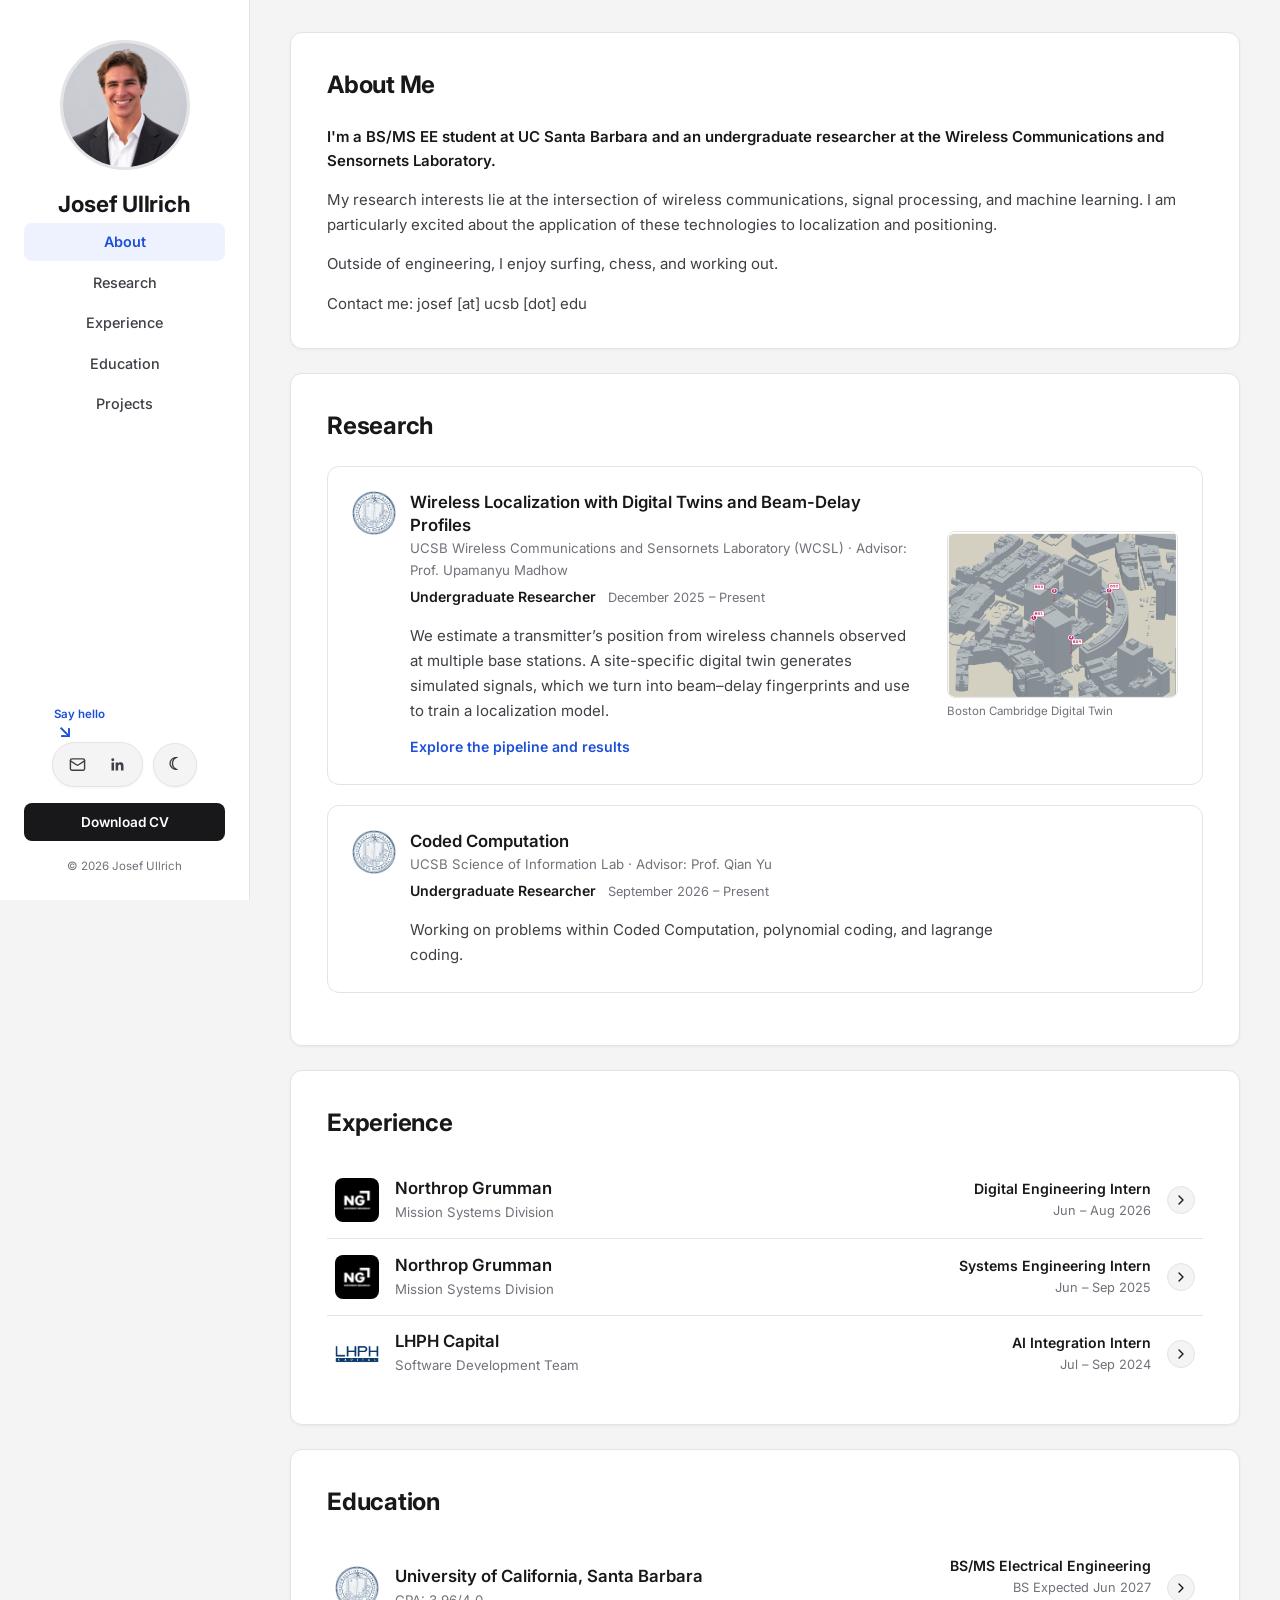
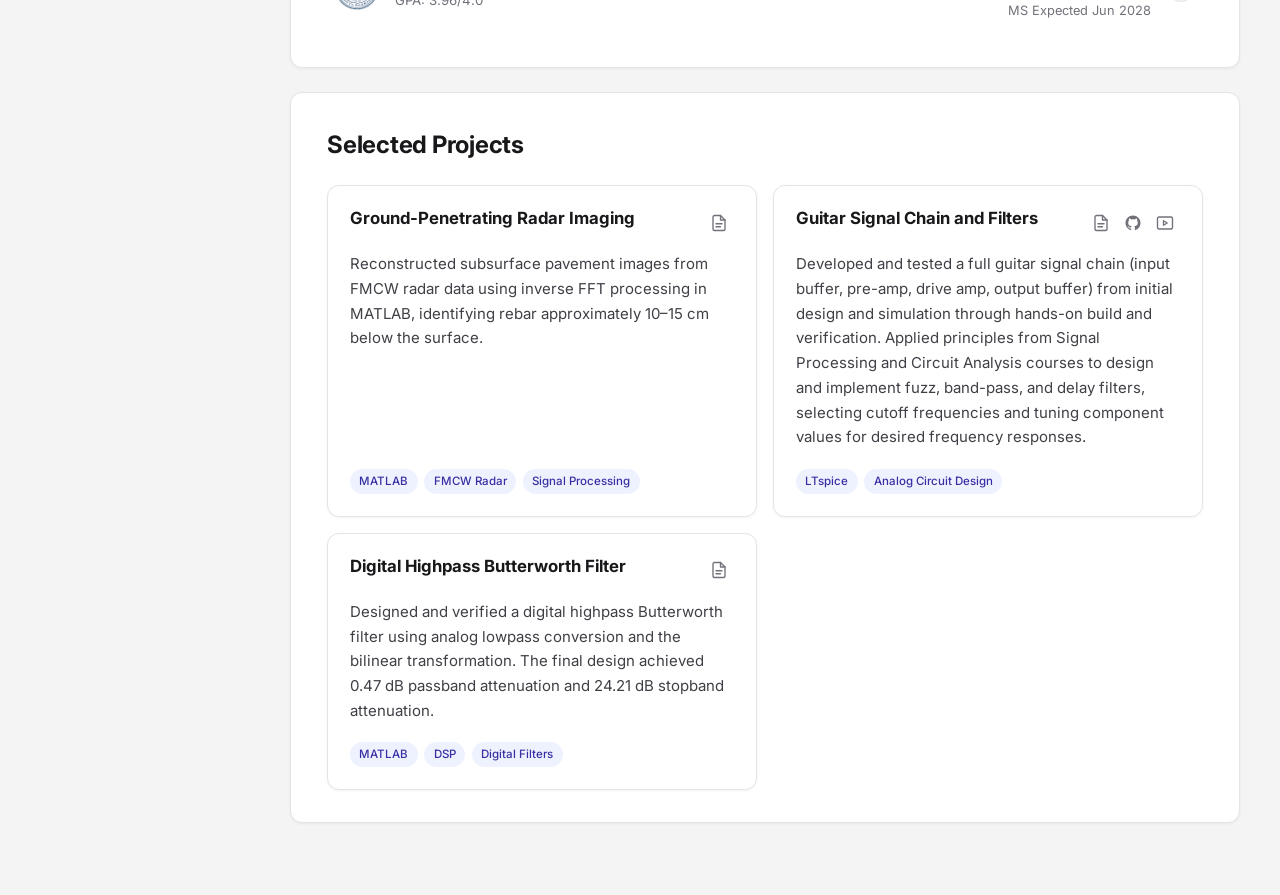
==== index.html @ d5ffb79a "Fill profile photo frame without top gap" ====
<!DOCTYPE html>
<html lang="en">
<head>
  <meta charset="UTF-8" />
  <meta name="viewport" content="width=device-width, initial-scale=1.0" />
  <title>Josef Ullrich | Electrical Engineering Portfolio</title>
  <meta name="description" content="Josef Ullrich's electrical engineering portfolio featuring wireless communications and localization research, FPGA verification experience, coursework, and technical projects." />
  <meta name="author" content="Josef Ullrich" />
  <link rel="canonical" href="https://josefullrich.com/" />
  <link rel="icon" type="image/svg+xml" href="assets/favicon.svg" />

  <!-- Link previews for LinkedIn, messaging, and social platforms. -->
  <meta property="og:type" content="website" />
  <meta property="og:site_name" content="Josef Ullrich" />
  <meta property="og:title" content="Josef Ullrich | Electrical Engineering Portfolio" />
  <meta property="og:description" content="Wireless communications and localization research, FPGA verification experience, coursework, and technical projects." />
  <meta property="og:url" content="https://josefullrich.com/" />
  <meta property="og:image" content="https://josefullrich.com/assets/social-preview.png" />
  <meta property="og:image:width" content="1200" />
  <meta property="og:image:height" content="630" />
  <meta property="og:image:alt" content="Josef Ullrich electrical engineering portfolio" />

  <meta name="twitter:card" content="summary_large_image" />
  <meta name="twitter:title" content="Josef Ullrich | Electrical Engineering Portfolio" />
  <meta name="twitter:description" content="Wireless communications and localization research, FPGA verification experience, coursework, and technical projects." />
  <meta name="twitter:image" content="https://josefullrich.com/assets/social-preview.png" />
  <meta name="twitter:image:alt" content="Josef Ullrich electrical engineering portfolio" />

  <!-- Apply the saved theme before rendering to avoid a bright flash on load. -->
  <script>
    (() => {
      try {
        const savedTheme = localStorage.getItem('portfolio-theme');
        const preferredTheme = window.matchMedia('(prefers-color-scheme: dark)').matches ? 'dark' : 'light';
        document.documentElement.dataset.theme = savedTheme || preferredTheme;
      } catch (error) {
        document.documentElement.dataset.theme = 'light';
      }
    })();
  </script>

  <!-- External stylesheet -->
  <!-- Version query prevents GitHub Pages from serving an older cached design. -->
  <link rel="stylesheet" href="styles.css?v=20261019-3" />

  <!-- Google Fonts: Inter for clean, professional typography -->
  <link rel="preconnect" href="https://fonts.googleapis.com" />
  <link rel="preconnect" href="https://fonts.gstatic.com" crossorigin />
  <link href="https://fonts.googleapis.com/css2?family=Inter:wght@400;500;600;700&display=swap" rel="stylesheet" />

  <!-- Defer JavaScript so the HTML renders first -->
  <script src="script.js?v=20261010-2" defer></script>
</head>

<body>

  <!-- ============================================================
       LAYOUT: fixed sidebar on the left, scrolling content on the right
       ============================================================ -->
  <div class="layout">

    <!-- ==================== SIDEBAR ==================== -->
    <aside class="sidebar">

      <div class="sidebar-top">
        <div class="sidebar-photo-frame">
          <img src="assets/headshot-lighter.png" alt="Headshot of Josef Ullrich" class="sidebar-photo" />
        </div>
        <h1 class="sidebar-name">Josef Ullrich</h1>

        <!-- Section navigation -->
        <nav class="sidebar-nav" id="sidebar-nav">
          <a href="#about" class="nav-link">About</a>
          <a href="#research" class="nav-link">Research</a>
          <a href="#experience" class="nav-link">Experience</a>
          <a href="#education" class="nav-link">Education</a>
          <a href="#projects" class="nav-link">Projects</a>
        </nav>
      </div>

      <!-- Contact + resume links pinned near the bottom of the sidebar -->
      <div class="sidebar-bottom">
        <div class="sidebar-controls">
          <div class="sidebar-contact">
            <span class="contact-cue" aria-hidden="true">Say hello <span class="contact-cue-arrow">↘</span></span>
            <div class="sidebar-social">
              <a href="mailto:josef@ucsb.edu" class="social-icon social-icon-email" aria-label="Email me" title="Email me">
                <svg xmlns="http://www.w3.org/2000/svg" viewBox="0 0 24 24" fill="none" stroke="currentColor" stroke-width="2" stroke-linecap="round" stroke-linejoin="round"><rect x="2" y="4" width="20" height="16" rx="2"/><path d="m22 7-8.97 5.7a1.94 1.94 0 0 1-2.06 0L2 7"/></svg>
                <span class="social-icon-label" aria-hidden="true">Email me</span>
              </a>
              <a href="https://www.linkedin.com/in/josefullrich/" class="social-icon" target="_blank" rel="noopener" aria-label="LinkedIn" title="LinkedIn">
                <svg xmlns="http://www.w3.org/2000/svg" viewBox="0 0 24 24" fill="currentColor"><path d="M20.45 20.45h-3.55v-5.57c0-1.33-.03-3.04-1.85-3.04-1.85 0-2.14 1.45-2.14 2.94v5.67H9.35V9h3.41v1.56h.05c.47-.9 1.63-1.85 3.36-1.85 3.6 0 4.27 2.37 4.27 5.46v6.28ZM5.34 7.43a2.06 2.06 0 1 1 0-4.12 2.06 2.06 0 0 1 0 4.12ZM7.12 20.45H3.56V9h3.56v11.45Z"/></svg>
              </a>
            </div>
          </div>
          <button class="theme-toggle" id="theme-toggle" type="button" aria-label="Switch to night mode">
            <span class="theme-toggle-icon" aria-hidden="true">☾</span>
          </button>
        </div>
        <a href="assets/resume.pdf" class="resume-button" target="_blank" rel="noopener">Download CV</a>
        <p class="sidebar-copyright">&copy; <span id="year"></span> Josef Ullrich</p>
      </div>
    </aside>

    <!-- ==================== MAIN CONTENT ==================== -->
    <main class="main-content">

      <!-- ---------- About ---------- -->
      <section id="about" class="section-card">
        <h2>About Me</h2>
        <p class="about-lead">
          I'm a BS/MS EE student at UC Santa Barbara and an undergraduate researcher at the Wireless Communications and Sensornets Laboratory.
        </p>
        <p>
          My research interests lie at the intersection of wireless communications, signal processing, and machine learning.
          I am particularly excited about the application of these technologies to localization and positioning.
        </p>
        <p>
          Outside of engineering, I enjoy surfing, chess, and working out.
        </p>
        <p>Contact me: josef [at] ucsb [dot] edu</p>
      </section>

      <!-- ---------- Research ---------- -->
      <!--
        Collapsible entry pattern (reused across the whole site):

        <article class="entry is-open?">          the row + its hidden details
          <h3 class="entry-row">                   heading keeps document semantics
            <button class="entry-toggle"           the WHOLE row is one big button
                    aria-expanded="true/false"
                    aria-controls="id-of-details">
              logo | left column (org/title) | right column (role/date) | chevron
            </button>
          </h3>
          <div class="entry-details" id="...">    animated open/close wrapper
            <div class="entry-details-inner">     actual bullet points, tags, figures
          </div>
        </article>

        script.js wires up every .entry-toggle button automatically.
      -->
      <section id="research" class="section-card">
        <h2>Research</h2>

        <article class="entry research-card research-feature">
          <div class="research-preview">
            <div class="research-preview-content">
              <div class="research-card-heading">
                <img src="assets/ucsb_seal_square.png" alt="" class="entry-logo" />
                <div class="research-card-heading-text">
                  <h3 class="entry-title">Wireless Localization with Digital Twins and Beam-Delay Profiles</h3>
                  <p class="entry-subtitle">UCSB Wireless Communications and Sensornets Laboratory (WCSL) &middot; Advisor: Prof. Upamanyu Madhow</p>
                  <div class="research-card-meta">
                    <span class="entry-role">Undergraduate Researcher</span>
                    <span class="entry-date">December 2025 &ndash; Present</span>
                  </div>
                </div>
              </div>
              <div class="research-preview-copy">
                <p>We estimate a transmitter’s position from wireless channels observed at multiple base stations. A site-specific digital twin generates simulated signals, which we turn into beam–delay fingerprints and use to train a localization model.</p>
                <button class="research-preview-toggle" type="button" aria-expanded="false" aria-controls="research-wcsl-details"><span class="research-preview-toggle-label">Explore the pipeline and results</span></button>
              </div>
            </div>
            <figure class="research-preview-figure">
              <img src="assets/bostontwin-cambridge-layout.png"
                   alt="Oblique view of the Boston Cambridge digital twin with four labeled base stations among the buildings"
                   width="814" height="584" />
              <figcaption>Boston Cambridge Digital Twin</figcaption>
            </figure>
          </div>

          <div class="entry-details" id="research-wcsl-details">
            <div class="entry-details-inner">
              <h4>The localization pipeline</h4>
              <ol>
                <li><strong>Build the digital scene:</strong> represent the buildings and their material properties.</li>
                <li><strong>Simulate propagation:</strong> use NVIDIA Sionna for ray tracing to obtain paths with complex coefficients, delays, and directions.</li>
                <li><strong>Model the receiver:</strong> synthesize receive-array channels, add receiver noise to simulated pilot signals, then apply spatial beamforming and pilot correlation.</li>
                <li><strong>Form fingerprints:</strong> represent each link’s received signal across beam and relative-delay dimensions.</li>
                <li><strong>Estimate position:</strong> normalize and combine fingerprints from multiple base stations, then train a CNN to predict horizontal position.</li>
              </ol>

              <div class="research-figure-stack">
                <figure class="entry-figure research-wide-figure">
                  <img src="assets/localization-pipeline.png"
                       alt="Flowchart from Sionna ray tracing and channel impulse response generation through noisy pilot reception, beamspace processing, preprocessing, and position prediction"
                       width="1462" height="1016" loading="lazy" />
                  <figcaption>Signal generation, beam–delay processing, and learned position estimation.</figcaption>
                </figure>
                <figure class="entry-figure research-wide-figure">
                  <img src="assets/beam-delay-profile.png"
                       alt="Clean and noisy beam–delay profiles for one transmitter-to-base-station link, with a noise-only panel and a strongest-beam delay trace"
                       width="1542" height="1050" loading="lazy" />
                  <figcaption>One transmitter–base-station link: clean and noisy beam–delay profiles, the noise contribution, and a delay trace for the strongest beam.</figcaption>
                </figure>
              </div>

              <h4>Selected Contributions</h4>
              <p><strong>Robustness to environmental changes.</strong> I developed and evaluated synthetic attenuation that changes simulated propagation paths before regenerating the receiver fingerprints. Initial experiments that randomly deleted line-of-sight paths gave limited benefits or worsened performance. I then grouped paths by their departure directions and attenuated or deleted paths within a three-dimensional cone together. Inspired by earlier work perturbing antenna CSI, this method acts on correlated path groups before coherent summation. It can affect line-of-sight and reflected paths across multiple base stations, approximating correlated blockage without physically simulating a new obstruction.</p>
              <p><strong>Building-height corrections.</strong> I traced implausible building heights to default assignments in the Geo2SigMap scene-generation process, then integrated Overture building and building-part heights through footprint matching. One illustrated footprint changed from a 17.5 m default to 175.7 m. I presented the investigation to Duke’s FuNCtions Lab and opened a pull request at their request.</p>

              <h4>Results and scope</h4>
              <ul>
                <li><strong>Cambridge localization:</strong> 4.20 m mean error on a separate test set with receiver noise enabled.</li>
                <li><strong>Noiseless car-obstruction test:</strong> grouped synthetic attenuation reduced mean localization error by 15%.</li>
              </ul>

              <!-- Add paper and project website links here when available. -->
              <div class="tags">
                <span class="tag">Wireless Digital Twins</span>
                <span class="tag">Localization</span>
                <span class="tag">CNN</span>
                <span class="tag">Beam–Delay Fingerprints</span>
                <span class="tag">Ray Tracing</span>
              </div>
            </div>
          </div>
        </article>

        <article class="entry research-card research-static">
          <div class="research-preview">
            <div class="research-preview-content">
              <div class="research-card-heading">
                <img src="assets/ucsb_seal_square.png" alt="" class="entry-logo" />
                <div class="research-card-heading-text">
                  <h3 class="entry-title">Coded Computation</h3>
                  <p class="entry-subtitle">UCSB Science of Information Lab &middot; Advisor: Prof. Qian Yu</p>
                  <div class="research-card-meta">
                    <span class="entry-role">Undergraduate Researcher</span>
                    <span class="entry-date">September 2026 &ndash; Present</span>
                  </div>
                </div>
              </div>
              <div class="research-preview-copy">
                <p>Working on problems within Coded Computation, polynomial coding, and lagrange coding.</p>
              </div>
            </div>
          </div>
        </article>
      </section>

      <!-- ---------- Experience ---------- -->
      <section id="experience" class="section-card">
        <h2>Experience</h2>

        <article class="entry">
          <h3 class="entry-row">
            <button class="entry-toggle" type="button" aria-expanded="false" aria-controls="exp-ng-digital-details">
              <img src="assets/northropgrumman.png" alt="" class="entry-logo" />
              <span class="entry-left">
                <span class="entry-title">Northrop Grumman</span>
                <span class="entry-subtitle">Mission Systems Division</span>
              </span>
              <span class="entry-right">
                <span class="entry-role">Digital Engineering Intern</span>
                <span class="entry-date">Jun &ndash; Aug 2026</span>
              </span>
              <svg class="entry-chevron" aria-hidden="true" xmlns="http://www.w3.org/2000/svg" viewBox="0 0 24 24" fill="none" stroke="currentColor" stroke-width="2" stroke-linecap="round" stroke-linejoin="round"><path d="m9 18 6-6-6-6"/></svg>
            </button>
          </h3>

          <div class="entry-details" id="exp-ng-digital-details">
            <div class="entry-details-inner">
              <ul>
                <li>Coded, tested, and debugged FPGA verification modules.</li>
                <li>Translated verification requirements into sequence diagrams, outlining specific OSVVM calls and messages between verification components.</li>
                <li>Adhered to strict coding standards and documentation requirements in preparation for an ICDR (Internal Critical Design Review).</li>
              </ul>
              <div class="tags">
                <span class="tag">VHDL</span>
                <span class="tag">OSVVM</span>
                <span class="tag">Sequence Diagrams</span>
              </div>
            </div>
          </div>
        </article>

        <article class="entry">
          <h3 class="entry-row">
            <button class="entry-toggle" type="button" aria-expanded="false" aria-controls="exp-ng-systems-details">
              <img src="assets/northropgrumman.png" alt="" class="entry-logo" />
              <span class="entry-left">
                <span class="entry-title">Northrop Grumman</span>
                <span class="entry-subtitle">Mission Systems Division</span>
              </span>
              <span class="entry-right">
                <span class="entry-role">Systems Engineering Intern</span>
                <span class="entry-date">Jun &ndash; Sep 2025</span>
              </span>
              <svg class="entry-chevron" aria-hidden="true" xmlns="http://www.w3.org/2000/svg" viewBox="0 0 24 24" fill="none" stroke="currentColor" stroke-width="2" stroke-linecap="round" stroke-linejoin="round"><path d="m9 18 6-6-6-6"/></svg>
            </button>
          </h3>

          <div class="entry-details" id="exp-ng-systems-details">
            <div class="entry-details-inner">
              <ul>
                <li>Reviewed redlined engineering drawings for errors, working closely with the engineering team.</li>
                <li>Designed, tested, and installed toolbox cutouts for the manufacturing floor, improving efficiency and reducing lost tools.</li>
                <li>Gained exposure to professional manufacturing, workplace communication, and defense workflows.</li>
              </ul>
              <div class="tags">
                <span class="tag">Systems Engineering</span>
              </div>
            </div>
          </div>
        </article>

        <article class="entry">
          <h3 class="entry-row">
            <button class="entry-toggle" type="button" aria-expanded="false" aria-controls="exp-lhph-details">
              <img src="assets/lhph.png" alt="" class="entry-logo" />
              <span class="entry-left">
                <span class="entry-title">LHPH Capital</span>
                <span class="entry-subtitle">Software Development Team</span>
              </span>
              <span class="entry-right">
                <span class="entry-role">AI Integration Intern</span>
                <span class="entry-date">Jul &ndash; Sep 2024</span>
              </span>
              <svg class="entry-chevron" aria-hidden="true" xmlns="http://www.w3.org/2000/svg" viewBox="0 0 24 24" fill="none" stroke="currentColor" stroke-width="2" stroke-linecap="round" stroke-linejoin="round"><path d="m9 18 6-6-6-6"/></svg>
            </button>
          </h3>

          <div class="entry-details" id="exp-lhph-details">
            <div class="entry-details-inner">
              <ul>
                <li>Implemented an AI-powered chatbot using Microsoft Azure OpenAI within the company&rsquo;s React web application, enabling secure access to proprietary data.</li>
                <li>Integrated ChatGPT into company workflows to support AI-driven insights and streamline business processes.</li>
              </ul>
              <div class="tags">
                <span class="tag">Azure OpenAI</span>
                <span class="tag">React</span>
              </div>
            </div>
          </div>
        </article>
      </section>

      <!-- ---------- Education ---------- -->
      <section id="education" class="section-card">
        <h2>Education</h2>

        <article class="entry">
          <h3 class="entry-row">
            <button class="entry-toggle" type="button" aria-expanded="false" aria-controls="edu-ucsb-details">
              <img src="assets/ucsb_seal_square.png" alt="" class="entry-logo" />
              <span class="entry-left">
                <span class="entry-title">University of California, Santa Barbara</span>
                <span class="entry-subtitle">GPA: 3.96/4.0</span>
              </span>
              <span class="entry-right">
                <span class="entry-role">BS/MS Electrical Engineering</span>
                <span class="entry-date">BS Expected Jun 2027</span>
                <span class="entry-date">MS Expected Jun 2028</span>
              </span>
              <svg class="entry-chevron" aria-hidden="true" xmlns="http://www.w3.org/2000/svg" viewBox="0 0 24 24" fill="none" stroke="currentColor" stroke-width="2" stroke-linecap="round" stroke-linejoin="round"><path d="m9 18 6-6-6-6"/></svg>
            </button>
          </h3>

          <div class="entry-details" id="edu-ucsb-details">
            <div class="entry-details-inner">
              <h4 class="coursework-title">Relevant Coursework</h4>

              <details class="coursework-group">
                <summary>Wireless Communications &amp; Signal Processing</summary>
                <ul>
                  <li>ECE 146A (Digital Communication Fundamentals) &mdash; A</li>
                  <li>ECE 146B (Wireless Communication Systems Design) &mdash; A</li>
                  <li>ECE 148 (Applications of Signal Analysis and Processing) &mdash; A+</li>
                  <li>ECE 130A (Continuous-Time Signal Analysis and Processing) &mdash; B+</li>
                  <li>ECE 130B (Discrete-Time Signal Analysis and Processing) &mdash; A-</li>
                  <li>ECE 134 (Fields and Waves) &mdash; A</li>
                </ul>
              </details>

              <details class="coursework-group">
                <summary>Digital Systems, Circuits &amp; Hardware</summary>
                <ul>
                  <li>ECE 152A (Digital Design Principles) &mdash; A+</li>
                  <li>ECE 153B (Sensor and Peripheral Interface Design) &mdash; A</li>
                  <li>ECE 15A (Fundamentals of Logic Design) &mdash; A</li>
                  <li>ECE 10A&ndash;C (Analog and Digital Circuits &amp; Systems) &mdash; A+, A, A</li>
                  <li>ECE 10AL&ndash;CL (Circuits &amp; Systems Laboratory Sequence) &mdash; A+, A, A</li>
                </ul>
              </details>

              <details class="coursework-group">
                <summary>Mathematical Foundations</summary>
                <ul>
                  <li>ECE 139 (Probability and Statistics) &mdash; A+</li>
                  <li>ECE 130C (Applied Linear Algebra) &mdash; A</li>
                  <li>ECE 133 (Optimization and Learning) &mdash; A</li>
                  <li>ECE 149 (Game Theory for Networked Systems) &mdash; A</li>
                  <li>MATH 4A (Linear Algebra) &mdash; A+</li>
                  <li>MATH 4B (Differential Equations) &mdash; A</li>
                  <li>MATH 6A (Vector Calculus I) &mdash; A</li>
                  <li>MATH 6B (Vector Calculus II) &mdash; A+</li>
                </ul>
              </details>
            </div>
          </div>
        </article>
      </section>

      <!-- ---------- Projects ---------- -->
      <section id="projects" class="section-card">
        <h2>Selected Projects</h2>

        <div class="project-grid">
          <article class="project-card">
            <div class="project-card-heading">
              <div>
                <h3>Ground-Penetrating Radar Imaging</h3>
              </div>
              <a
                class="project-pdf-button"
                href="assets/pdfs/ground-penetrating-radar.pdf"
                download="ground-penetrating-radar.pdf"
                aria-label="Download the Ground-Penetrating Radar Imaging project PDF"
                title="Download project PDF"
              >
                <svg aria-hidden="true" viewBox="0 0 24 24" fill="none" stroke="currentColor" stroke-width="1.8" stroke-linecap="round" stroke-linejoin="round">
                  <path d="M14 2H6a2 2 0 0 0-2 2v16a2 2 0 0 0 2 2h12a2 2 0 0 0 2-2V8z"/>
                  <path d="M14 2v6h6M8 13h8M8 17h6"/>
                </svg>
              </a>
            </div>
            <p class="project-card-description">
              Reconstructed subsurface pavement images from FMCW radar data using inverse FFT
              processing in MATLAB, identifying rebar approximately 10&ndash;15 cm below the surface.
            </p>
            <div class="tags">
              <span class="tag">MATLAB</span>
              <span class="tag">FMCW Radar</span>
              <span class="tag">Signal Processing</span>
            </div>
          </article>

          <article class="project-card">
            <div class="project-card-heading">
              <div>
                <h3>Guitar Signal Chain and Filters</h3>
              </div>
              <div class="project-card-actions" role="group" aria-label="Guitar Signal Chain and Filters project links">
                <a
                  class="project-pdf-button"
                  href="https://drive.google.com/file/d/1m3yyWG97sLoY01PakV-pX5V3QMYi_n5y/view?usp=sharing"
                  target="_blank"
                  rel="noopener"
                  aria-label="View the Guitar Signal Chain and Filters paper"
                  title="View paper"
                >
                  <svg aria-hidden="true" viewBox="0 0 24 24" fill="none" stroke="currentColor" stroke-width="1.8" stroke-linecap="round" stroke-linejoin="round">
                    <path d="M14 2H6a2 2 0 0 0-2 2v16a2 2 0 0 0 2 2h12a2 2 0 0 0 2-2V8z"/>
                    <path d="M14 2v6h6M8 13h8M8 17h6"/>
                  </svg>
                </a>
                <a
                  class="project-pdf-button"
                  href="https://github.com/josefullrich1/Guitar-Signal-Chain-and-Filters"
                  target="_blank"
                  rel="noopener"
                  aria-label="View the Guitar Signal Chain and Filters circuits on GitHub"
                  title="View circuits on GitHub"
                >
                  <svg aria-hidden="true" viewBox="0 0 24 24" fill="currentColor">
                    <path d="M12 2C6.477 2 2 6.477 2 12c0 4.42 2.865 8.167 6.839 9.489.5.092.682-.217.682-.48 0-.237-.008-.868-.013-1.703-2.782.605-3.369-1.342-3.369-1.342-.455-1.156-1.11-1.464-1.11-1.464-.91-.622.069-.609.069-.609 1.004.07 1.532 1.03 1.532 1.03.892 1.529 2.341 1.087 2.91.831.091-.646.35-1.087.636-1.337-2.221-.253-4.555-1.111-4.555-4.943 0-1.092.39-1.984 1.029-2.683-.103-.253-.446-1.269.098-2.645 0 0 .84-.269 2.75 1.025A9.564 9.564 0 0 1 12 6.844a9.59 9.59 0 0 1 2.504.337c1.909-1.294 2.747-1.025 2.747-1.025.546 1.376.202 2.392.1 2.645.64.699 1.028 1.591 1.028 2.683 0 3.842-2.337 4.687-4.566 4.935.359.309.678.919.678 1.852 0 1.337-.012 2.416-.012 2.744 0 .266.18.577.688.479A10.004 10.004 0 0 0 22 12c0-5.523-4.477-10-10-10Z"/>
                  </svg>
                </a>
                <a
                  class="project-pdf-button"
                  href="https://drive.google.com/drive/folders/1pUM6McadZK6jp-Q_NMeijgBzVHkA-kqZ?usp=sharing"
                  target="_blank"
                  rel="noopener"
                  aria-label="View the Guitar Signal Chain and Filters demonstration videos"
                  title="View demonstration"
                >
                  <svg aria-hidden="true" viewBox="0 0 24 24" fill="none" stroke="currentColor" stroke-width="1.8" stroke-linecap="round" stroke-linejoin="round">
                    <rect x="2" y="4" width="20" height="16" rx="2"/>
                    <path d="m10 9 5 3-5 3Z"/>
                  </svg>
                </a>
              </div>
            </div>
            <p class="project-card-description">
              Developed and tested a full guitar signal chain (input buffer, pre-amp, drive amp,
              output buffer) from initial design and simulation through hands-on build and verification.
              Applied principles from Signal Processing and Circuit Analysis courses to design and
              implement fuzz, band-pass, and delay filters, selecting cutoff frequencies and tuning
              component values for desired frequency responses.
            </p>
            <div class="tags">
              <span class="tag">LTspice</span>
              <span class="tag">Analog Circuit Design</span>
            </div>
          </article>

          <article class="project-card">
            <div class="project-card-heading">
              <div>
                <h3>Digital Highpass Butterworth Filter</h3>
              </div>
              <a
                class="project-pdf-button"
                href="assets/pdfs/butterworth-filter.pdf"
                download="butterworth-filter.pdf"
                aria-label="Download the Digital Highpass Butterworth Filter project PDF"
                title="Download project PDF"
              >
                <svg aria-hidden="true" viewBox="0 0 24 24" fill="none" stroke="currentColor" stroke-width="1.8" stroke-linecap="round" stroke-linejoin="round">
                  <path d="M14 2H6a2 2 0 0 0-2 2v16a2 2 0 0 0 2 2h12a2 2 0 0 0 2-2V8z"/>
                  <path d="M14 2v6h6M8 13h8M8 17h6"/>
                </svg>
              </a>
            </div>
            <p class="project-card-description">
              Designed and verified a digital highpass Butterworth filter using analog lowpass
              conversion and the bilinear transformation. The final design achieved 0.47 dB
              passband attenuation and 24.21 dB stopband attenuation.
            </p>
            <div class="tags">
              <span class="tag">MATLAB</span>
              <span class="tag">DSP</span>
              <span class="tag">Digital Filters</span>
            </div>
          </article>
        </div>
      </section>

    </main>
  </div>

</body>
</html>
---- styles.css ----
/*
 * Stylesheet for Josef Ullrich's personal academic portfolio.
 *
 * Design goals:
 *  - Clean, academic look: white cards on a soft gray background.
 *  - Fixed left sidebar with photo, name, and navigation.
 *  - Consistent spacing and image sizing so nothing overflows.
 *
 * All colors and key sizes live in the CSS variables below,
 * so the whole theme can be tweaked in one place.
 */

:root {
  color-scheme: light;
  --bg-color: #f4f4f5;          /* soft gray page background */
  --card-bg: #ffffff;           /* white cards and sidebar */
  --border-color: #e4e4e7;      /* subtle borders */
  --text-color: #3f3f46;        /* main body text */
  --text-muted: #71717a;        /* secondary text (dates, subtitles) */
  --heading-color: #18181b;     /* near-black headings */
  --accent-color: #1d4ed8;      /* deep blue accent for links */
  --tag-bg: #eef2ff;            /* light blue tag background */
  --tag-color: #3730a3;         /* tag text */
  --sidebar-width: 250px;
  --card-radius: 12px;
  --shadow: 0 1px 3px rgba(0, 0, 0, 0.05);
  --button-bg: #18181b;
  --button-text: #ffffff;
  --image-bg: #ffffff;
}

/* Night mode swaps the shared variables so every part of the site changes. */
:root[data-theme="dark"] {
  color-scheme: dark;
  --bg-color: #0f1115;
  --card-bg: #181b21;
  --border-color: #30343d;
  --text-color: #d4d7dd;
  --text-muted: #9ca3af;
  --heading-color: #f4f4f5;
  --accent-color: #7da2ff;
  --tag-bg: #252d49;
  --tag-color: #b8c8ff;
  --shadow: 0 1px 3px rgba(0, 0, 0, 0.3);
  --button-bg: #f4f4f5;
  --button-text: #18181b;
  --image-bg: #ffffff;
}

/* ---------- Reset and base styles ---------- */

* {
  box-sizing: border-box;
  margin: 0;
  padding: 0;
}

html {
  scroll-behavior: smooth;
}

body {
  font-family: 'Inter', -apple-system, BlinkMacSystemFont, sans-serif;
  font-size: 15px;
  line-height: 1.65;
  color: var(--text-color);
  background-color: var(--bg-color);
  transition: background-color 0.25s ease, color 0.25s ease;
}

/* Images should never be wider than their container */
img {
  max-width: 100%;
  display: block;
}

a {
  color: var(--accent-color);
}

/* ---------- Layout: sidebar + main content ---------- */

.layout {
  display: flex;
  min-height: 100vh;
}

/* ---------- Sidebar ---------- */

.sidebar {
  width: var(--sidebar-width);
  flex-shrink: 0;
  position: fixed;
  top: 0;
  left: 0;
  height: 100vh;
  overflow-y: auto;

  background-color: var(--card-bg);
  border-right: 1px solid var(--border-color);
  padding: 2.5rem 1.5rem 1.5rem;

  /* Push the social links / copyright to the bottom */
  display: flex;
  flex-direction: column;
  justify-content: space-between;
  text-align: center;
}

.sidebar-photo-frame {
  width: 130px;
  height: 130px;
  margin: 0 auto 1rem;
  overflow: hidden;
  border-radius: 50%;
  border: 3px solid var(--border-color);
}

.sidebar-photo {
  display: block;
  width: 100%;
  height: 100%;
  object-fit: cover;
  transform: translateY(7%) scale(1.16);
}

.sidebar-name {
  font-size: 1.4rem;
  font-weight: 700;
  color: var(--heading-color);
  letter-spacing: -0.01em;
}

.sidebar-tagline {
  font-size: 0.85rem;
  color: var(--text-muted);
  margin-top: 0.25rem;
  margin-bottom: 1.75rem;
}

/* Day/night control */
.theme-toggle {
  display: flex;
  align-items: center;
  justify-content: center;
  flex: 0 0 44px;
  width: 44px;
  height: 44px;
  padding: 0;
  border: 1px solid var(--border-color);
  border-radius: 50%;
  background-color: var(--bg-color);
  color: var(--text-color);
  font: inherit;
  font-size: 0.78rem;
  font-weight: 600;
  cursor: pointer;
  box-shadow: var(--shadow);
  transition: background-color 0.15s ease, border-color 0.15s ease, color 0.15s ease, transform 0.15s ease;
}

.theme-toggle:hover {
  border-color: var(--accent-color);
  color: var(--accent-color);
  transform: translateY(-1px);
}

.theme-toggle:focus-visible {
  outline: 2px solid var(--accent-color);
  outline-offset: 2px;
}

.theme-toggle-icon {
  font-size: 1.05rem;
  line-height: 1;
}

/* Vertical navigation links */
.sidebar-nav {
  display: flex;
  flex-direction: column;
  gap: 0.15rem;
}

.nav-link {
  display: block;
  padding: 0.45rem 0.75rem;
  border-radius: 8px;
  font-size: 0.9rem;
  font-weight: 500;
  color: var(--text-color);
  text-decoration: none;
  transition: background-color 0.15s ease, color 0.15s ease;
}

.nav-link:hover {
  background-color: var(--bg-color);
  color: var(--heading-color);
}

/* Highlight for the section currently in view (set by script.js) */
.nav-link.active {
  background-color: var(--tag-bg);
  color: var(--accent-color);
  font-weight: 600;
}

/* Bottom of sidebar: contact, CV button, copyright */
.sidebar-bottom {
  margin-top: 2rem;
}

.sidebar-controls {
  display: flex;
  align-items: flex-end;
  justify-content: center;
  gap: 0.6rem;
  margin-bottom: 1rem;
}

.sidebar-contact {
  display: flex;
  flex-direction: column;
  align-items: flex-start;
}

.contact-cue {
  display: flex;
  flex-direction: column;
  align-items: flex-start;
  margin: 0 0 0.2rem 0.1rem;
  color: var(--accent-color);
  font-size: 0.72rem;
  font-weight: 600;
  line-height: 1;
  white-space: nowrap;
}

.contact-cue-arrow {
  margin-left: 0.3rem;
  font-size: 1.15rem;
  line-height: 1;
}

.sidebar-social {
  display: flex;
  align-items: center;
  justify-content: center;
  gap: 0.15rem;
  min-height: 44px;
  padding: 0.2rem 0.35rem;
  border: 1px solid var(--border-color);
  border-radius: 999px;
  background-color: var(--bg-color);
  box-shadow: var(--shadow);
}

.social-icon {
  display: flex;
  align-items: center;
  justify-content: center;
  width: 38px;
  height: 36px;
  border: none;
  border-radius: 50%;
  color: var(--text-color);
  text-decoration: none;
  transition: color 0.15s ease, background-color 0.15s ease;
}

.social-icon:hover {
  color: var(--accent-color);
  background-color: var(--card-bg);
}

.social-icon:focus-visible {
  outline: 2px solid var(--accent-color);
  outline-offset: 2px;
}

.social-icon svg {
  width: 17px;
  height: 17px;
}

.social-icon-label {
  display: none;
}

.resume-button {
  display: block;
  padding: 0.5rem 1rem;
  border-radius: 8px;
  background-color: var(--button-bg);
  color: var(--button-text);
  font-size: 0.85rem;
  font-weight: 600;
  text-decoration: none;
  transition: opacity 0.15s ease;
}

.resume-button:hover {
  opacity: 0.85;
}

.sidebar-copyright {
  margin-top: 1rem;
  font-size: 0.72rem;
  color: var(--text-muted);
}

/* ---------- Main content ---------- */

.main-content {
  flex: 1;
  margin-left: var(--sidebar-width);
  padding: 2rem 2.5rem 3rem;
}

/* Each section is a white card */
.section-card {
  background-color: var(--card-bg);
  border: 1px solid var(--border-color);
  border-radius: var(--card-radius);
  box-shadow: var(--shadow);
  padding: 2rem 2.25rem;
  margin-bottom: 1.5rem;
  /* Offset so anchor links don't hide the heading behind the top edge */
  scroll-margin-top: 1.5rem;
  transition: background-color 0.25s ease, border-color 0.25s ease;
}

.section-card h2 {
  font-size: 1.5rem;
  font-weight: 700;
  color: var(--heading-color);
  letter-spacing: -0.01em;
  margin-bottom: 1.25rem;
}

.section-card p {
  margin-bottom: 0.9rem;
}

.section-card p:last-child {
  margin-bottom: 0;
}

/* ---------- About section ---------- */

.about-lead {
  font-weight: 600;
  color: var(--heading-color);
}

/* ============================================================
   Collapsible entries (research / experience / projects / education)

   Each entry is one clickable row (a real <button>) followed by a
   details panel that smoothly expands and collapses. The open/close
   state is a single class, "is-open", toggled by script.js.
   ============================================================ */

/* Thin divider line between entries in the same section */
.entry + .entry {
  border-top: 1px solid var(--border-color);
}

/* The <h3> wrapper only exists for document semantics; the button
   inside it does all the visual work. */
.entry-row {
  margin: 0;
  font-size: inherit;
  font-weight: inherit;
}

/* The whole row is one big button so the entire row is clickable. */
.entry-toggle {
  display: flex;
  align-items: center;
  gap: 1rem;
  width: 100%;
  padding: 0.9rem 0.5rem;

  /* Strip default button styling so it blends into the card */
  background: none;
  border: none;
  border-radius: 8px;
  font: inherit;
  text-align: left;
  color: inherit;
  cursor: pointer;
  transition: background-color 0.15s ease;
}

.entry-toggle:hover {
  background-color: var(--bg-color);
}

.entry-toggle:hover .entry-title,
.entry-toggle:hover .entry-subtitle,
.entry-toggle:hover .entry-role,
.entry-toggle:hover .entry-date {
  color: var(--accent-color);
}

/* Visible focus ring for keyboard users */
.entry-toggle:focus-visible {
  outline: 2px solid var(--accent-color);
  outline-offset: 2px;
}

/* ---------- Project cards ---------- */

.project-grid {
  display: grid;
  grid-template-columns: repeat(2, minmax(0, 1fr));
  gap: 1rem;
}

.project-card {
  display: flex;
  flex-direction: column;
  min-width: 0;
  min-height: 220px;
  padding: 1.35rem;
  background-color: var(--card-bg);
  border: 1px solid var(--border-color);
  border-radius: 12px;
  box-shadow: var(--shadow);
  transition: transform 0.18s ease, border-color 0.18s ease, box-shadow 0.18s ease;
}

.project-card:hover {
  transform: translateY(-2px);
  border-color: color-mix(in srgb, var(--accent-color) 35%, var(--border-color));
  box-shadow: 0 8px 22px rgba(0, 0, 0, 0.08);
}

.project-card-heading {
  display: flex;
  align-items: flex-start;
  justify-content: space-between;
  gap: 1rem;
  margin-bottom: 0.9rem;
}

.project-card-heading > div {
  min-width: 0;
}

.project-card-heading > div:first-child {
  flex: 1;
}

.project-card-actions {
  flex: 0 0 auto;
  display: flex;
  align-items: center;
  gap: 0.1rem;
}

.project-card h3 {
  color: var(--heading-color);
  font-size: 1.05rem;
  font-weight: 700;
  line-height: 1.4;
}

.project-card .project-card-meta {
  margin: 0.2rem 0 0;
  color: var(--text-muted);
  font-size: 0.78rem;
}

.project-card .project-card-description {
  margin: 0 0 1.15rem;
  line-height: 1.65;
}

.project-card .tags {
  margin-top: auto;
}

.project-pdf-button {
  flex: 0 0 auto;
  display: grid;
  place-items: center;
  width: 1.9rem;
  height: 1.9rem;
  border: 1px solid transparent;
  border-radius: 6px;
  color: var(--text-muted);
  text-decoration: none;
  transition: background-color 0.15s ease, border-color 0.15s ease, color 0.15s ease;
}

.project-pdf-button svg {
  display: block;
  width: 1.125rem;
  height: 1.125rem;
}

.project-pdf-button:hover {
  background-color: var(--bg-color);
  border-color: var(--border-color);
  color: var(--accent-color);
}

.project-pdf-button:focus-visible {
  outline: 2px solid var(--accent-color);
  outline-offset: 2px;
}

/* Small, consistent logo size for all organizations */
.entry-logo {
  flex-shrink: 0;
  width: 44px;
  height: 44px;
  object-fit: contain;
  border-radius: 8px;
  background-color: var(--image-bg);
}

/* Left column: organization / project title (bold) + subtitle */
.entry-left {
  flex: 1;
  min-width: 0; /* allows long titles to wrap instead of overflowing */
  display: flex;
  flex-direction: column;
  gap: 0.1rem;
}

.entry-title {
  font-size: 1.05rem;
  font-weight: 600;
  color: var(--heading-color);
  line-height: 1.4;
  transition: color 0.15s ease;
}

.entry-subtitle {
  font-size: 0.83rem;
  color: var(--text-muted);
  transition: color 0.15s ease;
}

/* Right column: role + date, right-aligned next to the chevron */
.entry-right {
  flex-shrink: 0;
  display: flex;
  flex-direction: column;
  align-items: flex-end;
  gap: 0.1rem;
  text-align: right;
}

.entry-role {
  font-size: 0.88rem;
  font-weight: 600;
  color: var(--heading-color);
  line-height: 1.4;
  transition: color 0.15s ease;
}

.entry-date {
  font-size: 0.8rem;
  color: var(--text-muted);
  white-space: nowrap;
  transition: color 0.15s ease;
}

/* Chevron arrow: points right when collapsed, rotates down when open */
.entry-chevron {
  flex-shrink: 0;
  box-sizing: border-box;
  width: 28px;
  height: 28px;
  padding: 5px;
  border: 1px solid var(--border-color);
  border-radius: 50%;
  background-color: var(--bg-color);
  color: var(--heading-color);
  transition: transform 0.6s ease, border-color 0.3s ease, color 0.3s ease;
}

.entry-toggle:hover .entry-chevron {
  border-color: var(--accent-color);
  color: var(--accent-color);
}

.entry.is-open .entry-chevron {
  transform: rotate(90deg);
  border-color: var(--accent-color);
  color: var(--accent-color);
}

/* --- Expand/collapse animation ---
   The details panel is a CSS grid whose single row animates between
   0fr (fully collapsed) and 1fr (natural height). This gives a smooth
   height transition without any JavaScript measurements. */
.entry-details {
  display: grid;
  grid-template-rows: 0fr;
  transition: grid-template-rows 0.7s ease;
}

.entry.is-open .entry-details {
  grid-template-rows: 1fr;
}

/* The inner wrapper must hide its overflow for the trick to work */
.entry-details-inner {
  overflow: hidden;
  min-width: 0;
}

/* Indent the details so they line up under the title, past the logo,
   and give them breathing room when open */
.entry.is-open .entry-details-inner {
  padding: 0.25rem 0.5rem 1.1rem calc(44px + 1.5rem);
}

/* Projects have no logo, so details align with the row padding only */
.entry.no-logo.is-open .entry-details-inner {
  padding-left: 0.5rem;
}

/* Fade the details in/out along with the height animation */
.entry-details-inner > * {
  opacity: 0;
  transition: opacity 0.5s ease;
}

.entry.is-open .entry-details-inner > * {
  opacity: 1;
  transition-delay: 0.2s;
}

.entry ul {
  padding-left: 1.25rem;
  margin-bottom: 1rem;
}

.entry ol {
  padding-left: 1.4rem;
  margin-bottom: 1rem;
}

.entry ul li,
.entry ol li {
  margin-bottom: 0.35rem;
}

.entry-details-inner > :last-child {
  margin-bottom: 0;
}

/* ---------- Research figure ---------- */

.entry-figure-grid {
  display: grid;
  grid-template-columns: repeat(3, minmax(0, 1fr));
  align-items: start;
  gap: 1rem;
  margin: 1.25rem 0;
}

.entry-figure {
  margin: 1.25rem auto;
  max-width: 560px; /* keeps the figure from dominating the page */
}

.entry-figure-grid .entry-figure {
  width: 100%;
  max-width: none;
  margin: 0;
}

.entry-figure img {
  display: block;
  width: 100%;
  border: 1px solid var(--border-color);
  border-radius: 8px;
}

.entry-figure figcaption {
  margin-top: 0.6rem;
  font-size: 0.8rem;
  color: var(--text-muted);
  line-height: 1.5;
  text-align: center;
}

/* Research entries share one card style and keep long text at a readable width. */
.research-card {
  width: 100%;
  margin-bottom: 1.25rem;
  padding: 1rem;
  border: 1px solid var(--border-color);
  border-radius: 12px;
  background-color: var(--card-bg);
  transition: background-color 0.15s ease;
}

.research-card:hover {
  background-color: var(--bg-color);
}

.research-feature:not(.is-open) {
  cursor: pointer;
}

.research-preview {
  display: grid;
  grid-template-columns: minmax(0, 1fr) clamp(220px, 28%, 320px);
  align-items: center;
  gap: 2rem;
  width: 100%;
  max-width: 1350px;
  margin-inline: auto;
  padding: 0.5rem;
}

.research-static .research-preview {
  grid-template-columns: 1fr;
}

.research-preview-content {
  min-width: 0;
  max-width: 75ch;
}

.research-card-heading {
  display: grid;
  grid-template-columns: 44px minmax(0, 1fr);
  align-items: start;
  gap: 0.9rem;
}

.research-card-heading .entry-subtitle {
  margin: 0;
}

.research-card-meta {
  display: flex;
  flex-wrap: wrap;
  align-items: baseline;
  gap: 0.1rem 0.7rem;
  margin-top: 0.35rem;
}

.research-preview-copy {
  margin-top: 1rem;
  padding-left: calc(44px + 0.9rem);
}

.research-feature > .entry-details {
  width: 100%;
  max-width: 1350px;
  margin-inline: auto;
}

.research-preview-figure {
  min-width: 0;
}

.research-preview-figure img {
  width: 100%;
  height: auto;
  border: 1px solid var(--border-color);
  border-radius: 8px;
}

.research-preview-figure figcaption {
  margin-top: 0.35rem;
  color: var(--text-muted);
  font-size: 0.72rem;
  line-height: 1.4;
}

.research-preview-copy p {
  margin-bottom: 0.75rem;
}

.research-preview-toggle {
  padding: 0;
  border: 0;
  background: none;
  color: var(--accent-color);
  font: inherit;
  font-size: 0.88rem;
  font-weight: 600;
  cursor: pointer;
}

.research-preview-toggle:hover {
  text-decoration: underline;
}

.research-preview-toggle:focus-visible {
  outline: 2px solid var(--accent-color);
  outline-offset: 4px;
}

.research-feature .entry-details-inner h4 {
  margin: 1.25rem 0 0.45rem;
  color: var(--heading-color);
  font-size: 1rem;
}

.research-feature .entry-details-inner h4:first-child {
  margin-top: 0;
}

.research-feature .entry-details-inner p {
  margin-bottom: 0.9rem;
}

.research-figure-stack {
  display: grid;
  grid-template-columns: repeat(2, minmax(0, 1fr));
  align-items: start;
  gap: 1.25rem;
  margin: 1.4rem 0;
}

.research-wide-figure {
  min-width: 0;
  width: 100%;
  max-width: none;
  margin: 0;
}

.research-wide-figure img {
  width: 100%;
  height: auto;
}

/* ---------- Tags ---------- */

.tags {
  display: flex;
  flex-wrap: wrap;
  gap: 0.4rem;
}

.tag {
  background-color: var(--tag-bg);
  color: var(--tag-color);
  padding: 0.2rem 0.6rem;
  border-radius: 999px;
  font-size: 0.72rem;
  font-weight: 500;
}

/* ---------- Education coursework ---------- */

.coursework-title {
  margin-bottom: 0.6rem;
  color: var(--heading-color);
  font-size: 0.95rem;
  font-weight: 700;
}

.coursework-group + .coursework-group {
  margin-top: 0.25rem;
}

.coursework-group summary {
  display: flex;
  align-items: center;
  gap: 0.45rem;
  width: fit-content;
  padding: 0.3rem 0.4rem;
  border-radius: 6px;
  color: var(--heading-color);
  font-size: 0.88rem;
  font-weight: 600;
  list-style: none;
  cursor: pointer;
}

.coursework-group summary::-webkit-details-marker {
  display: none;
}

.coursework-group summary::before {
  content: "›";
  color: var(--text-muted);
  font-size: 1rem;
  line-height: 1;
  transition: transform 0.4s ease;
}

.coursework-group[open] summary::before {
  transform: rotate(90deg);
}

.coursework-group summary:hover {
  background-color: var(--bg-color);
  color: var(--accent-color);
}

.coursework-group summary:focus-visible {
  outline: 2px solid var(--accent-color);
  outline-offset: 2px;
}

.coursework-group ul {
  margin: 0.35rem 0 0.65rem 0.75rem;
  padding-left: 1.25rem;
}

.coursework-group li {
  margin-bottom: 0.25rem;
  color: var(--text-color);
  font-size: 0.87rem;
}

/* ---------- Publications placeholder ---------- */

.placeholder-note {
  color: var(--text-muted);
  font-style: italic;
}

/* ---------- Responsive: stack sidebar on top for small screens ---------- */

@media (max-width: 820px) {
  .layout {
    flex-direction: column;
  }

  .sidebar {
    position: static;       /* sidebar becomes a normal header block */
    width: 100%;
    height: auto;
    border-right: none;
    border-bottom: 1px solid var(--border-color);
    padding: 2rem 1.25rem 1.5rem;
  }

  /* Navigation becomes a horizontal, wrapping row of pills */
  .sidebar-nav {
    flex-direction: row;
    flex-wrap: wrap;
    justify-content: center;
    gap: 0.25rem;
    margin-top: 0.5rem;
  }

  .sidebar-bottom {
    margin-top: 1.25rem;
  }

  .contact-cue {
    display: none;
  }

  .social-icon-email {
    width: auto;
    gap: 0.35rem;
    padding: 0 0.65rem;
    border-radius: 999px;
    background-color: var(--card-bg);
    color: var(--accent-color);
    font-size: 0.8rem;
    font-weight: 600;
    white-space: nowrap;
  }

  .social-icon-label {
    display: inline;
  }

  .resume-button {
    display: inline-block;
  }

  .main-content {
    margin-left: 0;
    padding: 1.25rem 1rem 2rem;
  }

  .section-card {
    padding: 1.5rem 1.25rem;
  }

  .entry-figure-grid,
  .research-figure-stack {
    grid-template-columns: 1fr;
  }

  .research-preview {
    grid-template-columns: 1fr;
    gap: 1rem;
    padding: 0.5rem 0.35rem 1.2rem;
  }

  .research-preview-copy {
    padding-left: 0;
  }

  .research-preview-figure {
    max-width: 360px;
  }

  .project-grid {
    grid-template-columns: 1fr;
  }

  .project-card {
    min-height: 0;
  }

  /* On narrow screens the row wraps: logo + titles stay on the first
     line, and the role/date column drops underneath, aligned left. */
  .entry-toggle {
    flex-wrap: wrap;
    gap: 0.35rem 0.85rem;
    padding: 0.85rem 0.35rem;
  }

  .entry-left {
    /* Leave room for the chevron on the first line */
    flex: 1 1 calc(100% - 44px - 28px - 2rem);
  }

  .entry-right {
    /* Full-width second line under the logo/title.
       "order" moves it after the chevron so the chevron
       stays up on the first line next to the title. */
    order: 10;
    width: 100%;
    flex-direction: row;
    justify-content: space-between;
    align-items: baseline;
    padding-left: calc(44px + 0.85rem); /* aligns under the title, past the logo */
    text-align: left;
  }

  .entry.no-logo .entry-right {
    padding-left: 0;
  }

  .entry.no-logo .entry-left {
    flex: 1 1 calc(100% - 28px - 1rem);
  }

  /* Details indent shrinks on mobile so text isn't squeezed */
  .entry.is-open .entry-details-inner {
    padding-left: 0.35rem;
    padding-right: 0.35rem;
  }
}
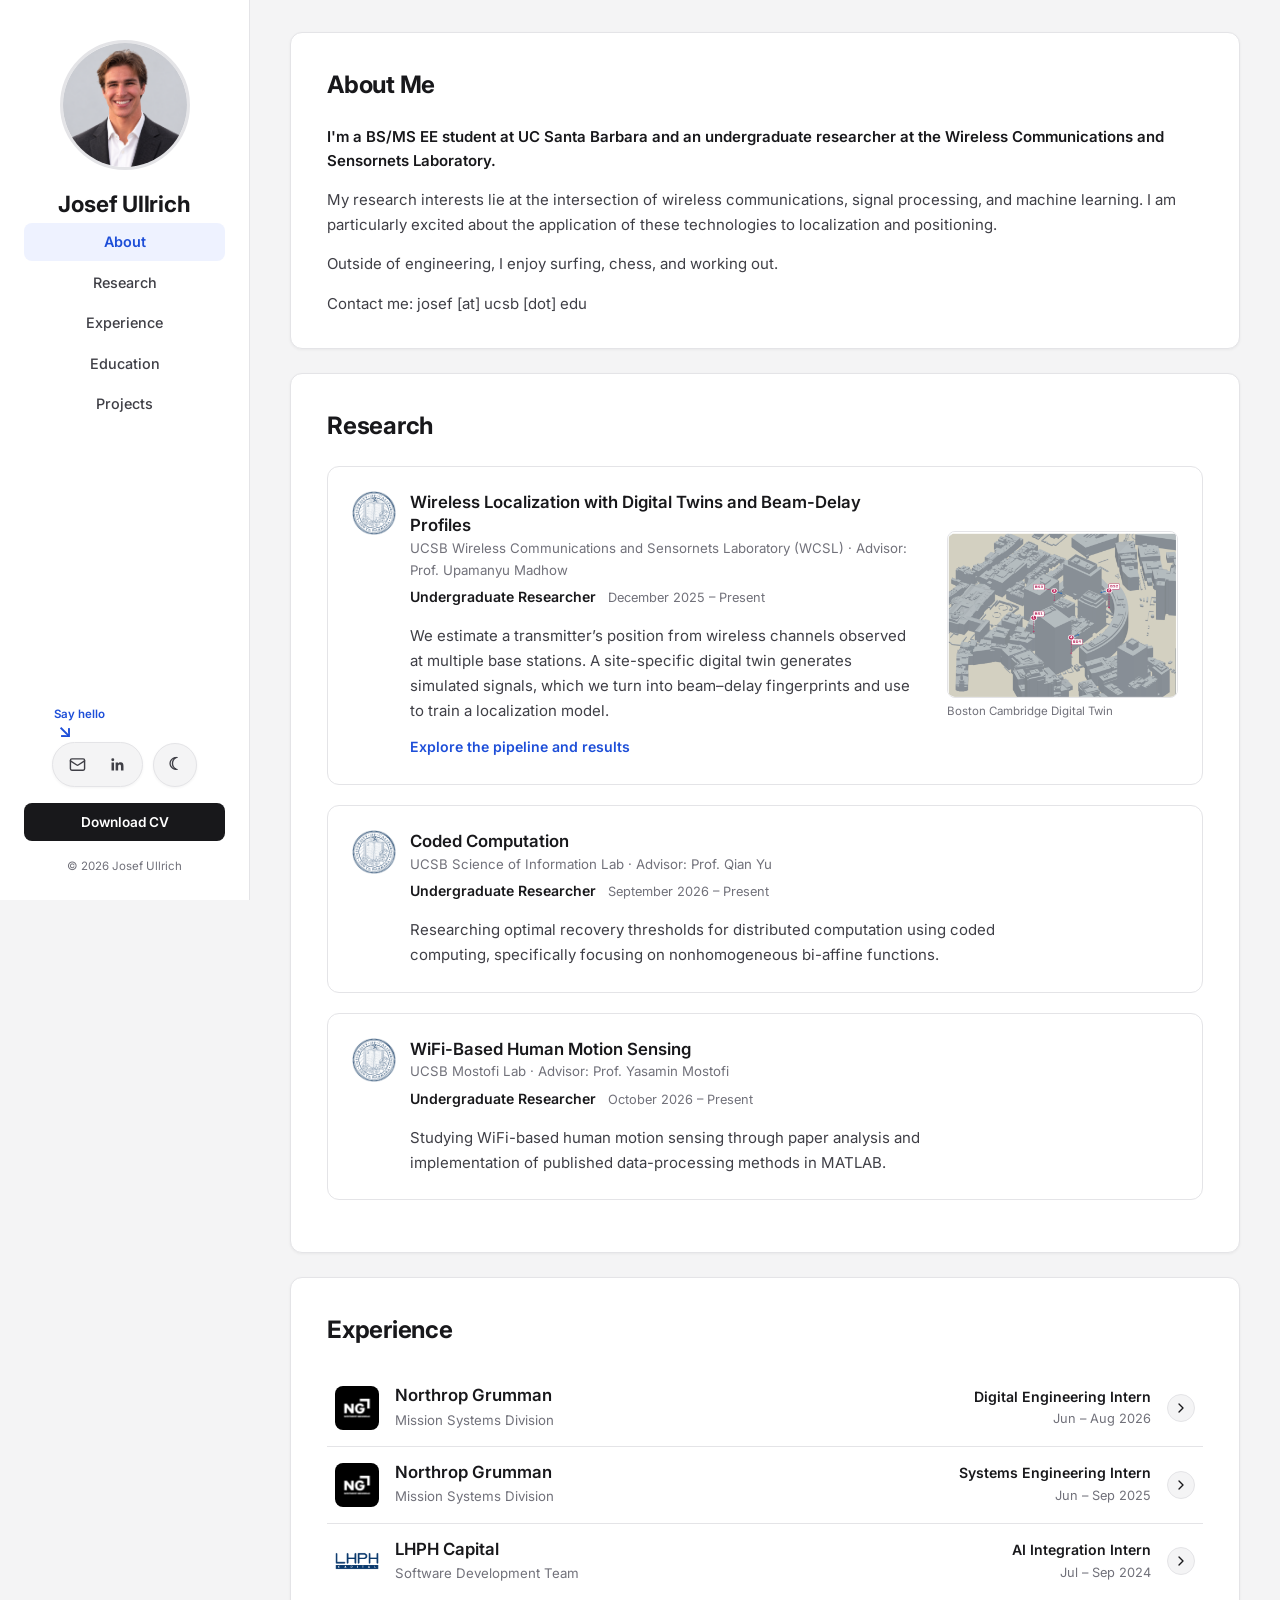
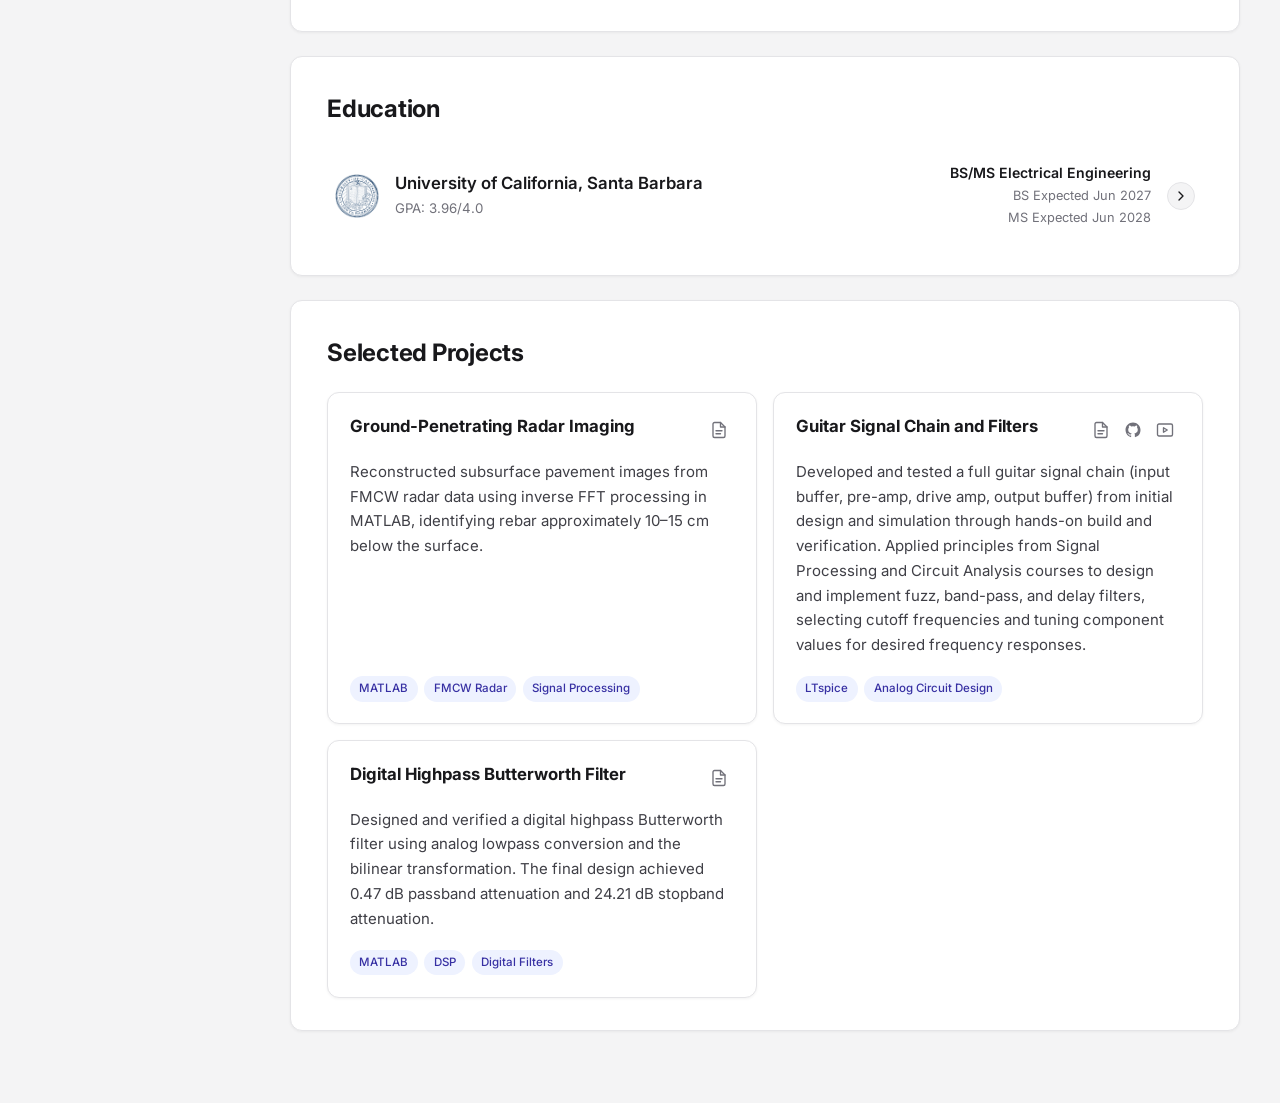
==== commit 45973bc3: "Update research descriptions and add Mostofi Lab role" ====
--- a/index.html
+++ b/index.html
@@ -233,7 +233,28 @@
                 </div>
               </div>
               <div class="research-preview-copy">
-                <p>Working on problems within Coded Computation, polynomial coding, and lagrange coding.</p>
+                <p>Researching optimal recovery thresholds for distributed computation using coded computing, specifically focusing on nonhomogeneous bi-affine functions.</p>
+              </div>
+            </div>
+          </div>
+        </article>
+
+        <article class="entry research-card research-static">
+          <div class="research-preview">
+            <div class="research-preview-content">
+              <div class="research-card-heading">
+                <img src="assets/ucsb_seal_square.png" alt="" class="entry-logo" />
+                <div class="research-card-heading-text">
+                  <h3 class="entry-title">WiFi-Based Human Motion Sensing</h3>
+                  <p class="entry-subtitle">UCSB Mostofi Lab &middot; Advisor: Prof. Yasamin Mostofi</p>
+                  <div class="research-card-meta">
+                    <span class="entry-role">Undergraduate Researcher</span>
+                    <span class="entry-date">October 2026 &ndash; Present</span>
+                  </div>
+                </div>
+              </div>
+              <div class="research-preview-copy">
+                <p>Studying WiFi-based human motion sensing through paper analysis and implementation of published data-processing methods in MATLAB.</p>
               </div>
             </div>
           </div>
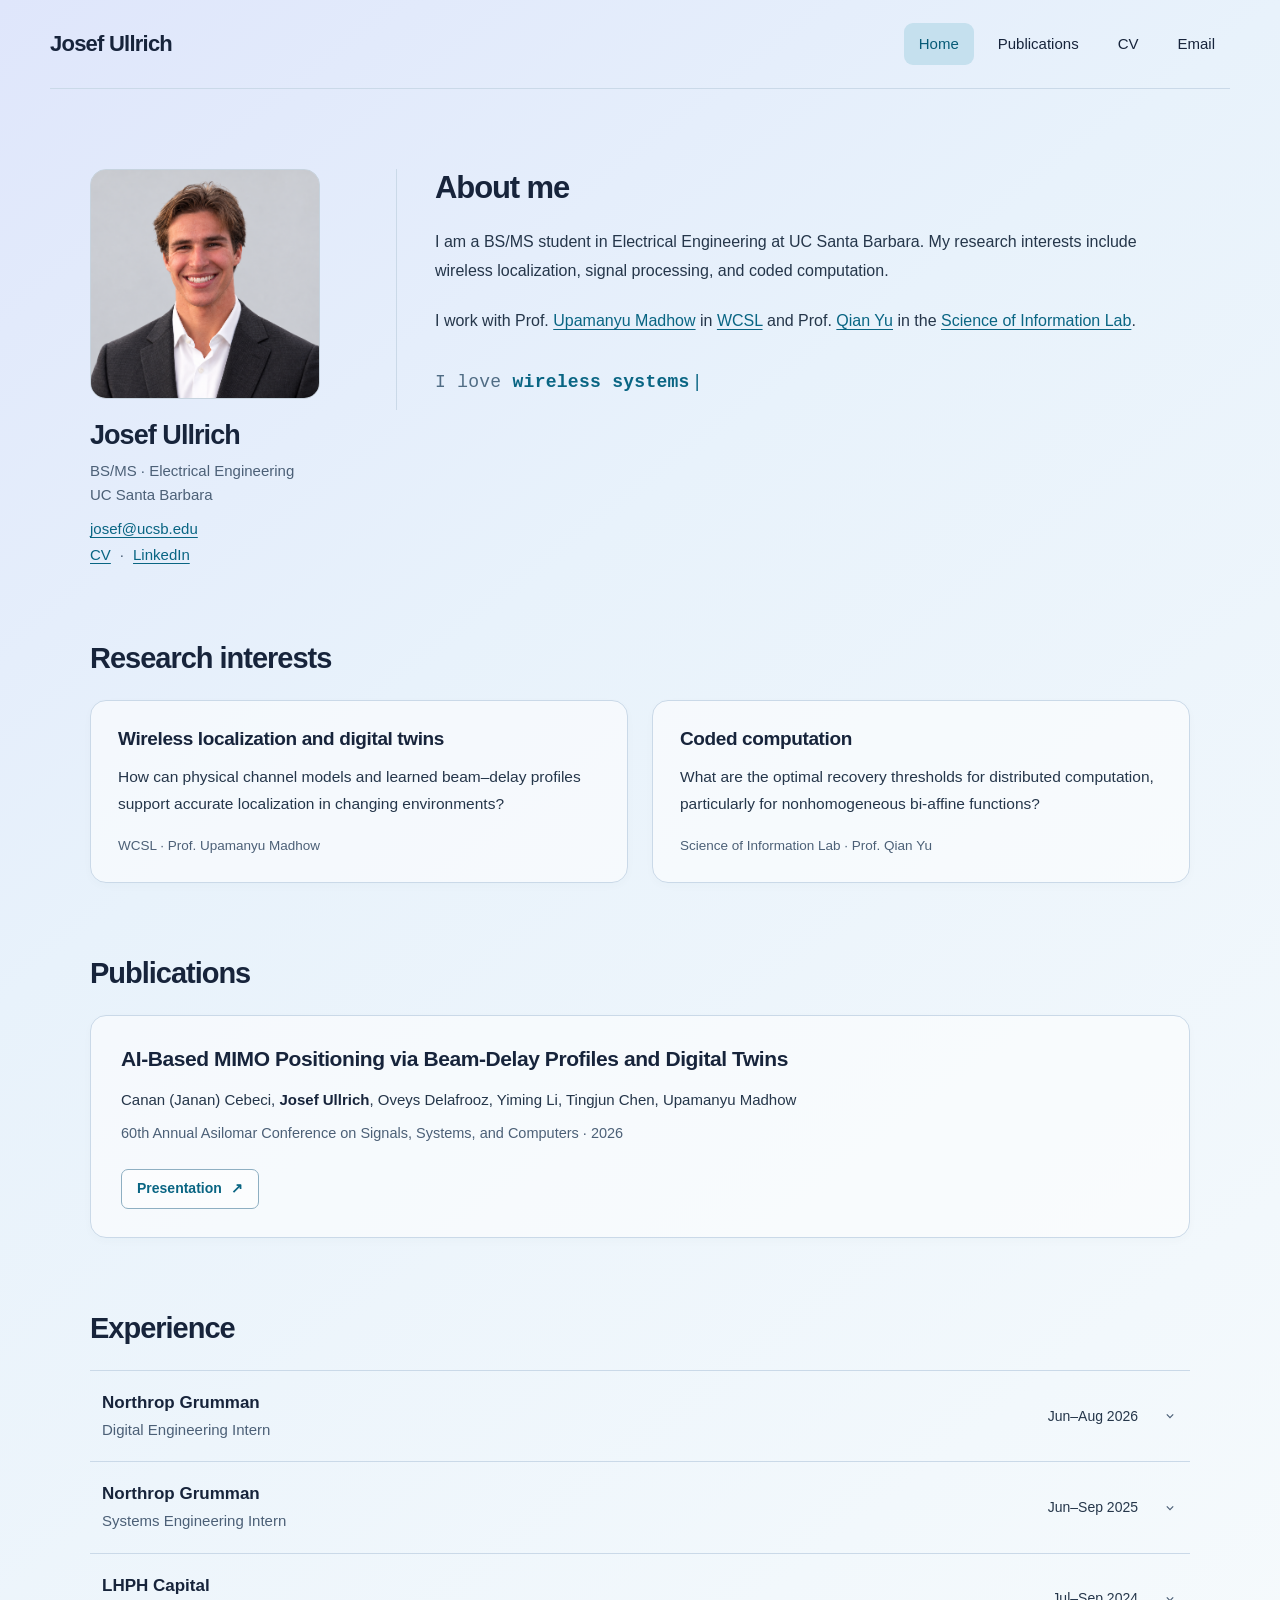
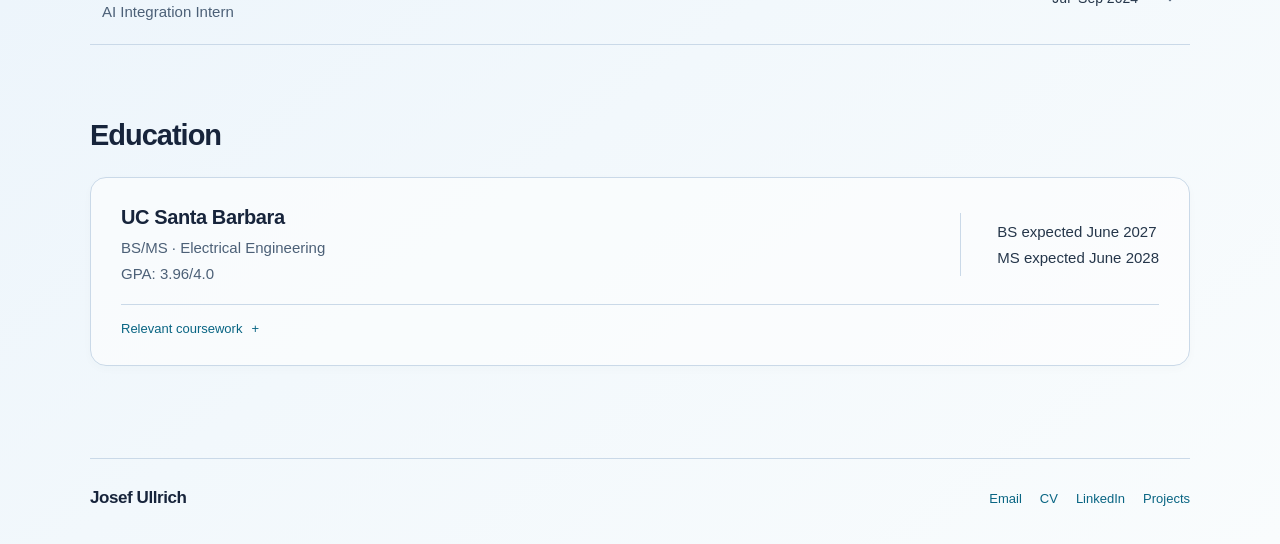
==== commit 62665722: "Redesign academic homepage and add Asilomar presentation" ====
--- a/index.html
+++ b/index.html
@@ -2,388 +2,156 @@
 <html lang="en">
 <head>
   <meta charset="UTF-8" />
-  <meta name="viewport" content="width=device-width, initial-scale=1.0" />
-  <title>Josef Ullrich | Electrical Engineering Portfolio</title>
-  <meta name="description" content="Josef Ullrich's electrical engineering portfolio featuring wireless communications and localization research, FPGA verification experience, coursework, and technical projects." />
+  <meta name="viewport" content="width=device-width, initial-scale=1" />
+  <meta name="theme-color" content="#e3ecfa" />
+  <title>Josef Ullrich | Electrical Engineering</title>
+  <meta name="description" content="Josef Ullrich is a BS/MS student in Electrical Engineering at UC Santa Barbara, researching wireless localization, signal processing, and coded computation." />
   <meta name="author" content="Josef Ullrich" />
   <link rel="canonical" href="https://josefullrich.com/" />
   <link rel="icon" type="image/svg+xml" href="assets/favicon.svg" />
-
-  <!-- Link previews for LinkedIn, messaging, and social platforms. -->
   <meta property="og:type" content="website" />
   <meta property="og:site_name" content="Josef Ullrich" />
-  <meta property="og:title" content="Josef Ullrich | Electrical Engineering Portfolio" />
-  <meta property="og:description" content="Wireless communications and localization research, FPGA verification experience, coursework, and technical projects." />
+  <meta property="og:title" content="Josef Ullrich | Electrical Engineering" />
+  <meta property="og:description" content="Josef Ullrich is a BS/MS student in Electrical Engineering at UC Santa Barbara, researching wireless localization, signal processing, and coded computation." />
   <meta property="og:url" content="https://josefullrich.com/" />
-  <meta property="og:image" content="https://josefullrich.com/assets/social-preview.png" />
-  <meta property="og:image:width" content="1200" />
-  <meta property="og:image:height" content="630" />
-  <meta property="og:image:alt" content="Josef Ullrich electrical engineering portfolio" />
-
-  <meta name="twitter:card" content="summary_large_image" />
-  <meta name="twitter:title" content="Josef Ullrich | Electrical Engineering Portfolio" />
-  <meta name="twitter:description" content="Wireless communications and localization research, FPGA verification experience, coursework, and technical projects." />
-  <meta name="twitter:image" content="https://josefullrich.com/assets/social-preview.png" />
-  <meta name="twitter:image:alt" content="Josef Ullrich electrical engineering portfolio" />
-
-  <!-- Apply the saved theme before rendering to avoid a bright flash on load. -->
-  <script>
-    (() => {
-      try {
-        const savedTheme = localStorage.getItem('portfolio-theme');
-        const preferredTheme = window.matchMedia('(prefers-color-scheme: dark)').matches ? 'dark' : 'light';
-        document.documentElement.dataset.theme = savedTheme || preferredTheme;
-      } catch (error) {
-        document.documentElement.dataset.theme = 'light';
-      }
-    })();
-  </script>
-
-  <!-- External stylesheet -->
-  <!-- Version query prevents GitHub Pages from serving an older cached design. -->
-  <link rel="stylesheet" href="styles.css?v=20261019-3" />
-
-  <!-- Google Fonts: Inter for clean, professional typography -->
-  <link rel="preconnect" href="https://fonts.googleapis.com" />
-  <link rel="preconnect" href="https://fonts.gstatic.com" crossorigin />
-  <link href="https://fonts.googleapis.com/css2?family=Inter:wght@400;500;600;700&display=swap" rel="stylesheet" />
-
-  <!-- Defer JavaScript so the HTML renders first -->
-  <script src="script.js?v=20261010-2" defer></script>
+  <meta property="og:image" content="https://josefullrich.com/assets/headshot-lighter.png" />
+  <meta property="og:image:alt" content="Josef Ullrich" />
+  <meta name="twitter:card" content="summary" />
+  <meta name="twitter:title" content="Josef Ullrich | Electrical Engineering" />
+  <meta name="twitter:description" content="Josef Ullrich is a BS/MS student in Electrical Engineering at UC Santa Barbara, researching wireless localization, signal processing, and coded computation." />
+  <meta name="twitter:image" content="https://josefullrich.com/assets/headshot-lighter.png" />
+  <link rel="stylesheet" href="styles.css?v=20261117" />
+  <script src="script.js?v=20261117" defer></script>
 </head>
-
 <body>
-
-  <!-- ============================================================
-       LAYOUT: fixed sidebar on the left, scrolling content on the right
-       ============================================================ -->
-  <div class="layout">
-
-    <!-- ==================== SIDEBAR ==================== -->
-    <aside class="sidebar">
-
-      <div class="sidebar-top">
-        <div class="sidebar-photo-frame">
-          <img src="assets/headshot-lighter.png" alt="Headshot of Josef Ullrich" class="sidebar-photo" />
-        </div>
-        <h1 class="sidebar-name">Josef Ullrich</h1>
-
-        <!-- Section navigation -->
-        <nav class="sidebar-nav" id="sidebar-nav">
-          <a href="#about" class="nav-link">About</a>
-          <a href="#research" class="nav-link">Research</a>
-          <a href="#experience" class="nav-link">Experience</a>
-          <a href="#education" class="nav-link">Education</a>
-          <a href="#projects" class="nav-link">Projects</a>
-        </nav>
-      </div>
-
-      <!-- Contact + resume links pinned near the bottom of the sidebar -->
-      <div class="sidebar-bottom">
-        <div class="sidebar-controls">
-          <div class="sidebar-contact">
-            <span class="contact-cue" aria-hidden="true">Say hello <span class="contact-cue-arrow">↘</span></span>
-            <div class="sidebar-social">
-              <a href="mailto:josef@ucsb.edu" class="social-icon social-icon-email" aria-label="Email me" title="Email me">
-                <svg xmlns="http://www.w3.org/2000/svg" viewBox="0 0 24 24" fill="none" stroke="currentColor" stroke-width="2" stroke-linecap="round" stroke-linejoin="round"><rect x="2" y="4" width="20" height="16" rx="2"/><path d="m22 7-8.97 5.7a1.94 1.94 0 0 1-2.06 0L2 7"/></svg>
-                <span class="social-icon-label" aria-hidden="true">Email me</span>
-              </a>
-              <a href="https://www.linkedin.com/in/josefullrich/" class="social-icon" target="_blank" rel="noopener" aria-label="LinkedIn" title="LinkedIn">
-                <svg xmlns="http://www.w3.org/2000/svg" viewBox="0 0 24 24" fill="currentColor"><path d="M20.45 20.45h-3.55v-5.57c0-1.33-.03-3.04-1.85-3.04-1.85 0-2.14 1.45-2.14 2.94v5.67H9.35V9h3.41v1.56h.05c.47-.9 1.63-1.85 3.36-1.85 3.6 0 4.27 2.37 4.27 5.46v6.28ZM5.34 7.43a2.06 2.06 0 1 1 0-4.12 2.06 2.06 0 0 1 0 4.12ZM7.12 20.45H3.56V9h3.56v11.45Z"/></svg>
-              </a>
-            </div>
-          </div>
-          <button class="theme-toggle" id="theme-toggle" type="button" aria-label="Switch to night mode">
-            <span class="theme-toggle-icon" aria-hidden="true">☾</span>
-          </button>
-        </div>
-        <a href="assets/resume.pdf" class="resume-button" target="_blank" rel="noopener">Download CV</a>
-        <p class="sidebar-copyright">&copy; <span id="year"></span> Josef Ullrich</p>
-      </div>
-    </aside>
-
-    <!-- ==================== MAIN CONTENT ==================== -->
-    <main class="main-content">
-
-      <!-- ---------- About ---------- -->
-      <section id="about" class="section-card">
-        <h2>About Me</h2>
-        <p class="about-lead">
-          I'm a BS/MS EE student at UC Santa Barbara and an undergraduate researcher at the Wireless Communications and Sensornets Laboratory.
+  <a class="skip-link" href="#main">Skip to content</a>
+  <header class="site-header">
+    <div class="site-header-inner">
+      <a class="wordmark" href="./">Josef Ullrich</a>
+      <nav class="site-nav" aria-label="Main navigation">
+        <a href="./" aria-current="page">Home</a>
+        <a href="publications.html">Publications</a>
+        <a href="assets/resume.pdf" target="_blank" rel="noopener">CV</a>
+        <a href="mailto:josef@ucsb.edu">Email</a>
+      </nav>
+    </div>
+  </header>
+
+  <main id="main" class="container home-content">
+    <section class="introduction" id="about" aria-labelledby="about-heading">
+      <div class="profile">
+        <div class="portrait-frame">
+          <img class="portrait" src="assets/headshot-lighter.png" width="1254" height="1254" alt="Josef Ullrich" fetchpriority="high" />
+        </div>
+        <div class="profile-copy">
+          <h1>Josef Ullrich</h1>
+          <p class="profile-affiliation">BS/MS &middot; Electrical Engineering<br />UC Santa Barbara</p>
+          <a class="profile-email" href="mailto:josef@ucsb.edu">josef@ucsb.edu</a>
+          <div class="profile-links">
+            <a href="assets/resume.pdf" target="_blank" rel="noopener">CV</a>
+            <span aria-hidden="true">&middot;</span>
+            <a href="https://www.linkedin.com/in/josefullrich/" target="_blank" rel="noopener">LinkedIn</a>
+          </div>
+        </div>
+      </div>
+      <div class="biography">
+        <h2 id="about-heading">About me</h2>
+        <p>I am a BS/MS student in Electrical Engineering at UC Santa Barbara. My research interests include wireless localization, signal processing, and coded computation.</p>
+        <p>I work with Prof. <a href="https://www.ece.ucsb.edu/people/faculty/upamanyu-madhow">Upamanyu Madhow</a> in <a href="https://wcsl.ece.ucsb.edu/">WCSL</a> and Prof. <a href="https://www.ece.ucsb.edu/people/faculty/qian-yu">Qian Yu</a> in the <a href="https://sil.ece.ucsb.edu/">Science of Information Lab</a>.</p>
+        <p class="interests-line">
+          <span class="sr-only">I love wireless systems, signal processing, coded computation, surfing, chess, and working out.</span>
+          <span aria-hidden="true">I love <span class="typed-interest" data-typing>wireless systems</span><span class="typing-cursor">|</span></span>
         </p>
-        <p>
-          My research interests lie at the intersection of wireless communications, signal processing, and machine learning.
-          I am particularly excited about the application of these technologies to localization and positioning.
-        </p>
-        <p>
-          Outside of engineering, I enjoy surfing, chess, and working out.
-        </p>
-        <p>Contact me: josef [at] ucsb [dot] edu</p>
-      </section>
-
-      <!-- ---------- Research ---------- -->
-      <!--
-        Collapsible entry pattern (reused across the whole site):
-
-        <article class="entry is-open?">          the row + its hidden details
-          <h3 class="entry-row">                   heading keeps document semantics
-            <button class="entry-toggle"           the WHOLE row is one big button
-                    aria-expanded="true/false"
-                    aria-controls="id-of-details">
-              logo | left column (org/title) | right column (role/date) | chevron
-            </button>
-          </h3>
-          <div class="entry-details" id="...">    animated open/close wrapper
-            <div class="entry-details-inner">     actual bullet points, tags, figures
-          </div>
+      </div>
+    </section>
+
+    <section class="home-section" id="research" aria-labelledby="research-heading">
+      <h2 id="research-heading">Research interests</h2>
+      <div class="research-grid">
+        <article class="interest-card">
+          <h3>Wireless localization and digital twins</h3>
+          <p>How can physical channel models and learned beam–delay profiles support accurate localization in changing environments?</p>
+          <p class="interest-affiliation">WCSL &middot; Prof. Upamanyu Madhow</p>
         </article>
-
-        script.js wires up every .entry-toggle button automatically.
-      -->
-      <section id="research" class="section-card">
-        <h2>Research</h2>
-
-        <article class="entry research-card research-feature">
-          <div class="research-preview">
-            <div class="research-preview-content">
-              <div class="research-card-heading">
-                <img src="assets/ucsb_seal_square.png" alt="" class="entry-logo" />
-                <div class="research-card-heading-text">
-                  <h3 class="entry-title">Wireless Localization with Digital Twins and Beam-Delay Profiles</h3>
-                  <p class="entry-subtitle">UCSB Wireless Communications and Sensornets Laboratory (WCSL) &middot; Advisor: Prof. Upamanyu Madhow</p>
-                  <div class="research-card-meta">
-                    <span class="entry-role">Undergraduate Researcher</span>
-                    <span class="entry-date">December 2025 &ndash; Present</span>
-                  </div>
-                </div>
-              </div>
-              <div class="research-preview-copy">
-                <p>We estimate a transmitter’s position from wireless channels observed at multiple base stations. A site-specific digital twin generates simulated signals, which we turn into beam–delay fingerprints and use to train a localization model.</p>
-                <button class="research-preview-toggle" type="button" aria-expanded="false" aria-controls="research-wcsl-details"><span class="research-preview-toggle-label">Explore the pipeline and results</span></button>
-              </div>
-            </div>
-            <figure class="research-preview-figure">
-              <img src="assets/bostontwin-cambridge-layout.png"
-                   alt="Oblique view of the Boston Cambridge digital twin with four labeled base stations among the buildings"
-                   width="814" height="584" />
-              <figcaption>Boston Cambridge Digital Twin</figcaption>
-            </figure>
-          </div>
-
-          <div class="entry-details" id="research-wcsl-details">
-            <div class="entry-details-inner">
-              <h4>The localization pipeline</h4>
-              <ol>
-                <li><strong>Build the digital scene:</strong> represent the buildings and their material properties.</li>
-                <li><strong>Simulate propagation:</strong> use NVIDIA Sionna for ray tracing to obtain paths with complex coefficients, delays, and directions.</li>
-                <li><strong>Model the receiver:</strong> synthesize receive-array channels, add receiver noise to simulated pilot signals, then apply spatial beamforming and pilot correlation.</li>
-                <li><strong>Form fingerprints:</strong> represent each link’s received signal across beam and relative-delay dimensions.</li>
-                <li><strong>Estimate position:</strong> normalize and combine fingerprints from multiple base stations, then train a CNN to predict horizontal position.</li>
-              </ol>
-
-              <div class="research-figure-stack">
-                <figure class="entry-figure research-wide-figure">
-                  <img src="assets/localization-pipeline.png"
-                       alt="Flowchart from Sionna ray tracing and channel impulse response generation through noisy pilot reception, beamspace processing, preprocessing, and position prediction"
-                       width="1462" height="1016" loading="lazy" />
-                  <figcaption>Signal generation, beam–delay processing, and learned position estimation.</figcaption>
-                </figure>
-                <figure class="entry-figure research-wide-figure">
-                  <img src="assets/beam-delay-profile.png"
-                       alt="Clean and noisy beam–delay profiles for one transmitter-to-base-station link, with a noise-only panel and a strongest-beam delay trace"
-                       width="1542" height="1050" loading="lazy" />
-                  <figcaption>One transmitter–base-station link: clean and noisy beam–delay profiles, the noise contribution, and a delay trace for the strongest beam.</figcaption>
-                </figure>
-              </div>
-
-              <h4>Selected Contributions</h4>
-              <p><strong>Robustness to environmental changes.</strong> I developed and evaluated synthetic attenuation that changes simulated propagation paths before regenerating the receiver fingerprints. Initial experiments that randomly deleted line-of-sight paths gave limited benefits or worsened performance. I then grouped paths by their departure directions and attenuated or deleted paths within a three-dimensional cone together. Inspired by earlier work perturbing antenna CSI, this method acts on correlated path groups before coherent summation. It can affect line-of-sight and reflected paths across multiple base stations, approximating correlated blockage without physically simulating a new obstruction.</p>
-              <p><strong>Building-height corrections.</strong> I traced implausible building heights to default assignments in the Geo2SigMap scene-generation process, then integrated Overture building and building-part heights through footprint matching. One illustrated footprint changed from a 17.5 m default to 175.7 m. I presented the investigation to Duke’s FuNCtions Lab and opened a pull request at their request.</p>
-
-              <h4>Results and scope</h4>
-              <ul>
-                <li><strong>Cambridge localization:</strong> 4.20 m mean error on a separate test set with receiver noise enabled.</li>
-                <li><strong>Noiseless car-obstruction test:</strong> grouped synthetic attenuation reduced mean localization error by 15%.</li>
-              </ul>
-
-              <!-- Add paper and project website links here when available. -->
-              <div class="tags">
-                <span class="tag">Wireless Digital Twins</span>
-                <span class="tag">Localization</span>
-                <span class="tag">CNN</span>
-                <span class="tag">Beam–Delay Fingerprints</span>
-                <span class="tag">Ray Tracing</span>
-              </div>
-            </div>
-          </div>
+        <article class="interest-card">
+          <h3>Coded computation</h3>
+          <p>What are the optimal recovery thresholds for distributed computation, particularly for nonhomogeneous bi-affine functions?</p>
+          <p class="interest-affiliation">Science of Information Lab &middot; Prof. Qian Yu</p>
         </article>
-
-        <article class="entry research-card research-static">
-          <div class="research-preview">
-            <div class="research-preview-content">
-              <div class="research-card-heading">
-                <img src="assets/ucsb_seal_square.png" alt="" class="entry-logo" />
-                <div class="research-card-heading-text">
-                  <h3 class="entry-title">Coded Computation</h3>
-                  <p class="entry-subtitle">UCSB Science of Information Lab &middot; Advisor: Prof. Qian Yu</p>
-                  <div class="research-card-meta">
-                    <span class="entry-role">Undergraduate Researcher</span>
-                    <span class="entry-date">September 2026 &ndash; Present</span>
-                  </div>
-                </div>
-              </div>
-              <div class="research-preview-copy">
-                <p>Researching optimal recovery thresholds for distributed computation using coded computing, specifically focusing on nonhomogeneous bi-affine functions.</p>
-              </div>
-            </div>
-          </div>
-        </article>
-
-        <article class="entry research-card research-static">
-          <div class="research-preview">
-            <div class="research-preview-content">
-              <div class="research-card-heading">
-                <img src="assets/ucsb_seal_square.png" alt="" class="entry-logo" />
-                <div class="research-card-heading-text">
-                  <h3 class="entry-title">WiFi-Based Human Motion Sensing</h3>
-                  <p class="entry-subtitle">UCSB Mostofi Lab &middot; Advisor: Prof. Yasamin Mostofi</p>
-                  <div class="research-card-meta">
-                    <span class="entry-role">Undergraduate Researcher</span>
-                    <span class="entry-date">October 2026 &ndash; Present</span>
-                  </div>
-                </div>
-              </div>
-              <div class="research-preview-copy">
-                <p>Studying WiFi-based human motion sensing through paper analysis and implementation of published data-processing methods in MATLAB.</p>
-              </div>
-            </div>
-          </div>
-        </article>
-      </section>
-
-      <!-- ---------- Experience ---------- -->
-      <section id="experience" class="section-card">
-        <h2>Experience</h2>
-
-        <article class="entry">
-          <h3 class="entry-row">
-            <button class="entry-toggle" type="button" aria-expanded="false" aria-controls="exp-ng-digital-details">
-              <img src="assets/northropgrumman.png" alt="" class="entry-logo" />
-              <span class="entry-left">
-                <span class="entry-title">Northrop Grumman</span>
-                <span class="entry-subtitle">Mission Systems Division</span>
-              </span>
-              <span class="entry-right">
-                <span class="entry-role">Digital Engineering Intern</span>
-                <span class="entry-date">Jun &ndash; Aug 2026</span>
-              </span>
-              <svg class="entry-chevron" aria-hidden="true" xmlns="http://www.w3.org/2000/svg" viewBox="0 0 24 24" fill="none" stroke="currentColor" stroke-width="2" stroke-linecap="round" stroke-linejoin="round"><path d="m9 18 6-6-6-6"/></svg>
-            </button>
-          </h3>
-
-          <div class="entry-details" id="exp-ng-digital-details">
-            <div class="entry-details-inner">
-              <ul>
+      </div>
+    </section>
+
+    <section class="home-section" id="publications" aria-labelledby="publications-heading">
+      <h2 id="publications-heading">Publications</h2>
+      <article class="publication-card" aria-labelledby="mimo-title">
+        <h3 id="mimo-title">AI-Based MIMO Positioning via Beam-Delay Profiles and Digital Twins</h3>
+        <p class="publication-authors">Canan (Janan) Cebeci, <strong>Josef Ullrich</strong>, Oveys Delafrooz, Yiming Li, Tingjun Chen, Upamanyu Madhow</p>
+        <p class="publication-venue">60th Annual Asilomar Conference on Signals, Systems, and Computers &middot; 2026</p>
+        <div class="publication-links">
+          <a class="button" href="assets/pdfs/asilomar-2026-presentation.pdf" target="_blank" rel="noopener">Presentation <span aria-hidden="true">↗</span></a>
+        </div>
+      </article>
+    </section>
+
+    <section class="home-section" id="experience" aria-labelledby="experience-heading">
+      <h2 id="experience-heading">Experience</h2>
+      <div class="experience-list">
+      <details class="experience-entry">
+        <summary>
+          <span class="experience-identity"><span class="experience-employer">Northrop Grumman</span><span class="experience-role">Digital Engineering Intern</span></span>
+          <span class="experience-date">Jun–Aug 2026</span>
+          <svg class="disclosure-arrow" aria-hidden="true" viewBox="0 0 20 20" fill="none"><path d="m6 8 4 4 4-4" /></svg>
+        </summary>
+        <div class="experience-details"><ul>
                 <li>Coded, tested, and debugged FPGA verification modules.</li>
                 <li>Translated verification requirements into sequence diagrams, outlining specific OSVVM calls and messages between verification components.</li>
                 <li>Adhered to strict coding standards and documentation requirements in preparation for an ICDR (Internal Critical Design Review).</li>
-              </ul>
-              <div class="tags">
-                <span class="tag">VHDL</span>
-                <span class="tag">OSVVM</span>
-                <span class="tag">Sequence Diagrams</span>
-              </div>
-            </div>
-          </div>
-        </article>
-
-        <article class="entry">
-          <h3 class="entry-row">
-            <button class="entry-toggle" type="button" aria-expanded="false" aria-controls="exp-ng-systems-details">
-              <img src="assets/northropgrumman.png" alt="" class="entry-logo" />
-              <span class="entry-left">
-                <span class="entry-title">Northrop Grumman</span>
-                <span class="entry-subtitle">Mission Systems Division</span>
-              </span>
-              <span class="entry-right">
-                <span class="entry-role">Systems Engineering Intern</span>
-                <span class="entry-date">Jun &ndash; Sep 2025</span>
-              </span>
-              <svg class="entry-chevron" aria-hidden="true" xmlns="http://www.w3.org/2000/svg" viewBox="0 0 24 24" fill="none" stroke="currentColor" stroke-width="2" stroke-linecap="round" stroke-linejoin="round"><path d="m9 18 6-6-6-6"/></svg>
-            </button>
-          </h3>
-
-          <div class="entry-details" id="exp-ng-systems-details">
-            <div class="entry-details-inner">
-              <ul>
+              </ul></div>
+      </details>
+      <details class="experience-entry">
+        <summary>
+          <span class="experience-identity"><span class="experience-employer">Northrop Grumman</span><span class="experience-role">Systems Engineering Intern</span></span>
+          <span class="experience-date">Jun–Sep 2025</span>
+          <svg class="disclosure-arrow" aria-hidden="true" viewBox="0 0 20 20" fill="none"><path d="m6 8 4 4 4-4" /></svg>
+        </summary>
+        <div class="experience-details"><ul>
                 <li>Reviewed redlined engineering drawings for errors, working closely with the engineering team.</li>
                 <li>Designed, tested, and installed toolbox cutouts for the manufacturing floor, improving efficiency and reducing lost tools.</li>
                 <li>Gained exposure to professional manufacturing, workplace communication, and defense workflows.</li>
-              </ul>
-              <div class="tags">
-                <span class="tag">Systems Engineering</span>
-              </div>
-            </div>
-          </div>
-        </article>
-
-        <article class="entry">
-          <h3 class="entry-row">
-            <button class="entry-toggle" type="button" aria-expanded="false" aria-controls="exp-lhph-details">
-              <img src="assets/lhph.png" alt="" class="entry-logo" />
-              <span class="entry-left">
-                <span class="entry-title">LHPH Capital</span>
-                <span class="entry-subtitle">Software Development Team</span>
-              </span>
-              <span class="entry-right">
-                <span class="entry-role">AI Integration Intern</span>
-                <span class="entry-date">Jul &ndash; Sep 2024</span>
-              </span>
-              <svg class="entry-chevron" aria-hidden="true" xmlns="http://www.w3.org/2000/svg" viewBox="0 0 24 24" fill="none" stroke="currentColor" stroke-width="2" stroke-linecap="round" stroke-linejoin="round"><path d="m9 18 6-6-6-6"/></svg>
-            </button>
-          </h3>
-
-          <div class="entry-details" id="exp-lhph-details">
-            <div class="entry-details-inner">
-              <ul>
+              </ul></div>
+      </details>
+      <details class="experience-entry">
+        <summary>
+          <span class="experience-identity"><span class="experience-employer">LHPH Capital</span><span class="experience-role">AI Integration Intern</span></span>
+          <span class="experience-date">Jul–Sep 2024</span>
+          <svg class="disclosure-arrow" aria-hidden="true" viewBox="0 0 20 20" fill="none"><path d="m6 8 4 4 4-4" /></svg>
+        </summary>
+        <div class="experience-details"><ul>
                 <li>Implemented an AI-powered chatbot using Microsoft Azure OpenAI within the company&rsquo;s React web application, enabling secure access to proprietary data.</li>
                 <li>Integrated ChatGPT into company workflows to support AI-driven insights and streamline business processes.</li>
-              </ul>
-              <div class="tags">
-                <span class="tag">Azure OpenAI</span>
-                <span class="tag">React</span>
-              </div>
-            </div>
-          </div>
-        </article>
-      </section>
-
-      <!-- ---------- Education ---------- -->
-      <section id="education" class="section-card">
-        <h2>Education</h2>
-
-        <article class="entry">
-          <h3 class="entry-row">
-            <button class="entry-toggle" type="button" aria-expanded="false" aria-controls="edu-ucsb-details">
-              <img src="assets/ucsb_seal_square.png" alt="" class="entry-logo" />
-              <span class="entry-left">
-                <span class="entry-title">University of California, Santa Barbara</span>
-                <span class="entry-subtitle">GPA: 3.96/4.0</span>
-              </span>
-              <span class="entry-right">
-                <span class="entry-role">BS/MS Electrical Engineering</span>
-                <span class="entry-date">BS Expected Jun 2027</span>
-                <span class="entry-date">MS Expected Jun 2028</span>
-              </span>
-              <svg class="entry-chevron" aria-hidden="true" xmlns="http://www.w3.org/2000/svg" viewBox="0 0 24 24" fill="none" stroke="currentColor" stroke-width="2" stroke-linecap="round" stroke-linejoin="round"><path d="m9 18 6-6-6-6"/></svg>
-            </button>
-          </h3>
-
-          <div class="entry-details" id="edu-ucsb-details">
-            <div class="entry-details-inner">
-              <h4 class="coursework-title">Relevant Coursework</h4>
-
-              <details class="coursework-group">
+              </ul></div>
+      </details>
+      </div>
+    </section>
+
+    <section class="home-section" id="education" aria-labelledby="education-heading">
+      <h2 id="education-heading">Education</h2>
+      <article class="education-card">
+        <div class="education-summary">
+          <div>
+            <h3>UC Santa Barbara</h3>
+            <p>BS/MS &middot; Electrical Engineering</p>
+            <p>GPA: 3.96/4.0</p>
+          </div>
+          <div class="education-dates">
+            <p>BS expected June 2027</p>
+            <p>MS expected June 2028</p>
+          </div>
+        </div>
+        <details class="coursework">
+          <summary>Relevant coursework</summary>
+          <div class="coursework-content">
+<details class="coursework-group">
                 <summary>Wireless Communications &amp; Signal Processing</summary>
                 <ul>
                   <li>ECE 146A (Digital Communication Fundamentals) &mdash; A</li>
@@ -419,138 +187,19 @@
                   <li>MATH 6B (Vector Calculus II) &mdash; A+</li>
                 </ul>
               </details>
-            </div>
-          </div>
-        </article>
-      </section>
-
-      <!-- ---------- Projects ---------- -->
-      <section id="projects" class="section-card">
-        <h2>Selected Projects</h2>
-
-        <div class="project-grid">
-          <article class="project-card">
-            <div class="project-card-heading">
-              <div>
-                <h3>Ground-Penetrating Radar Imaging</h3>
-              </div>
-              <a
-                class="project-pdf-button"
-                href="assets/pdfs/ground-penetrating-radar.pdf"
-                download="ground-penetrating-radar.pdf"
-                aria-label="Download the Ground-Penetrating Radar Imaging project PDF"
-                title="Download project PDF"
-              >
-                <svg aria-hidden="true" viewBox="0 0 24 24" fill="none" stroke="currentColor" stroke-width="1.8" stroke-linecap="round" stroke-linejoin="round">
-                  <path d="M14 2H6a2 2 0 0 0-2 2v16a2 2 0 0 0 2 2h12a2 2 0 0 0 2-2V8z"/>
-                  <path d="M14 2v6h6M8 13h8M8 17h6"/>
-                </svg>
-              </a>
-            </div>
-            <p class="project-card-description">
-              Reconstructed subsurface pavement images from FMCW radar data using inverse FFT
-              processing in MATLAB, identifying rebar approximately 10&ndash;15 cm below the surface.
-            </p>
-            <div class="tags">
-              <span class="tag">MATLAB</span>
-              <span class="tag">FMCW Radar</span>
-              <span class="tag">Signal Processing</span>
-            </div>
-          </article>
-
-          <article class="project-card">
-            <div class="project-card-heading">
-              <div>
-                <h3>Guitar Signal Chain and Filters</h3>
-              </div>
-              <div class="project-card-actions" role="group" aria-label="Guitar Signal Chain and Filters project links">
-                <a
-                  class="project-pdf-button"
-                  href="https://drive.google.com/file/d/1m3yyWG97sLoY01PakV-pX5V3QMYi_n5y/view?usp=sharing"
-                  target="_blank"
-                  rel="noopener"
-                  aria-label="View the Guitar Signal Chain and Filters paper"
-                  title="View paper"
-                >
-                  <svg aria-hidden="true" viewBox="0 0 24 24" fill="none" stroke="currentColor" stroke-width="1.8" stroke-linecap="round" stroke-linejoin="round">
-                    <path d="M14 2H6a2 2 0 0 0-2 2v16a2 2 0 0 0 2 2h12a2 2 0 0 0 2-2V8z"/>
-                    <path d="M14 2v6h6M8 13h8M8 17h6"/>
-                  </svg>
-                </a>
-                <a
-                  class="project-pdf-button"
-                  href="https://github.com/josefullrich1/Guitar-Signal-Chain-and-Filters"
-                  target="_blank"
-                  rel="noopener"
-                  aria-label="View the Guitar Signal Chain and Filters circuits on GitHub"
-                  title="View circuits on GitHub"
-                >
-                  <svg aria-hidden="true" viewBox="0 0 24 24" fill="currentColor">
-                    <path d="M12 2C6.477 2 2 6.477 2 12c0 4.42 2.865 8.167 6.839 9.489.5.092.682-.217.682-.48 0-.237-.008-.868-.013-1.703-2.782.605-3.369-1.342-3.369-1.342-.455-1.156-1.11-1.464-1.11-1.464-.91-.622.069-.609.069-.609 1.004.07 1.532 1.03 1.532 1.03.892 1.529 2.341 1.087 2.91.831.091-.646.35-1.087.636-1.337-2.221-.253-4.555-1.111-4.555-4.943 0-1.092.39-1.984 1.029-2.683-.103-.253-.446-1.269.098-2.645 0 0 .84-.269 2.75 1.025A9.564 9.564 0 0 1 12 6.844a9.59 9.59 0 0 1 2.504.337c1.909-1.294 2.747-1.025 2.747-1.025.546 1.376.202 2.392.1 2.645.64.699 1.028 1.591 1.028 2.683 0 3.842-2.337 4.687-4.566 4.935.359.309.678.919.678 1.852 0 1.337-.012 2.416-.012 2.744 0 .266.18.577.688.479A10.004 10.004 0 0 0 22 12c0-5.523-4.477-10-10-10Z"/>
-                  </svg>
-                </a>
-                <a
-                  class="project-pdf-button"
-                  href="https://drive.google.com/drive/folders/1pUM6McadZK6jp-Q_NMeijgBzVHkA-kqZ?usp=sharing"
-                  target="_blank"
-                  rel="noopener"
-                  aria-label="View the Guitar Signal Chain and Filters demonstration videos"
-                  title="View demonstration"
-                >
-                  <svg aria-hidden="true" viewBox="0 0 24 24" fill="none" stroke="currentColor" stroke-width="1.8" stroke-linecap="round" stroke-linejoin="round">
-                    <rect x="2" y="4" width="20" height="16" rx="2"/>
-                    <path d="m10 9 5 3-5 3Z"/>
-                  </svg>
-                </a>
-              </div>
-            </div>
-            <p class="project-card-description">
-              Developed and tested a full guitar signal chain (input buffer, pre-amp, drive amp,
-              output buffer) from initial design and simulation through hands-on build and verification.
-              Applied principles from Signal Processing and Circuit Analysis courses to design and
-              implement fuzz, band-pass, and delay filters, selecting cutoff frequencies and tuning
-              component values for desired frequency responses.
-            </p>
-            <div class="tags">
-              <span class="tag">LTspice</span>
-              <span class="tag">Analog Circuit Design</span>
-            </div>
-          </article>
-
-          <article class="project-card">
-            <div class="project-card-heading">
-              <div>
-                <h3>Digital Highpass Butterworth Filter</h3>
-              </div>
-              <a
-                class="project-pdf-button"
-                href="assets/pdfs/butterworth-filter.pdf"
-                download="butterworth-filter.pdf"
-                aria-label="Download the Digital Highpass Butterworth Filter project PDF"
-                title="Download project PDF"
-              >
-                <svg aria-hidden="true" viewBox="0 0 24 24" fill="none" stroke="currentColor" stroke-width="1.8" stroke-linecap="round" stroke-linejoin="round">
-                  <path d="M14 2H6a2 2 0 0 0-2 2v16a2 2 0 0 0 2 2h12a2 2 0 0 0 2-2V8z"/>
-                  <path d="M14 2v6h6M8 13h8M8 17h6"/>
-                </svg>
-              </a>
-            </div>
-            <p class="project-card-description">
-              Designed and verified a digital highpass Butterworth filter using analog lowpass
-              conversion and the bilinear transformation. The final design achieved 0.47 dB
-              passband attenuation and 24.21 dB stopband attenuation.
-            </p>
-            <div class="tags">
-              <span class="tag">MATLAB</span>
-              <span class="tag">DSP</span>
-              <span class="tag">Digital Filters</span>
-            </div>
-          </article>
-        </div>
-      </section>
-
-    </main>
-  </div>
-
+          </div>
+        </details>
+      </article>
+    </section>
+  </main>
+  <footer class="site-footer container">
+    <a class="footer-name" href="./">Josef Ullrich</a>
+    <nav aria-label="Footer navigation">
+      <a href="mailto:josef@ucsb.edu">Email</a>
+      <a href="assets/resume.pdf" target="_blank" rel="noopener">CV</a>
+      <a href="https://www.linkedin.com/in/josefullrich/" target="_blank" rel="noopener">LinkedIn</a>
+      <a href="projects.html">Projects</a>
+    </nav>
+  </footer>
 </body>
 </html>
--- a/styles.css
+++ b/styles.css
@@ -1,1056 +1,331 @@
-/*
- * Stylesheet for Josef Ullrich's personal academic portfolio.
- *
- * Design goals:
- *  - Clean, academic look: white cards on a soft gray background.
- *  - Fixed left sidebar with photo, name, and navigation.
- *  - Consistent spacing and image sizing so nothing overflows.
- *
- * All colors and key sizes live in the CSS variables below,
- * so the whole theme can be tweaked in one place.
- */
-
+/* Josef Ullrich — a small, static academic website. */
 :root {
   color-scheme: light;
-  --bg-color: #f4f4f5;          /* soft gray page background */
-  --card-bg: #ffffff;           /* white cards and sidebar */
-  --border-color: #e4e4e7;      /* subtle borders */
-  --text-color: #3f3f46;        /* main body text */
-  --text-muted: #71717a;        /* secondary text (dates, subtitles) */
-  --heading-color: #18181b;     /* near-black headings */
-  --accent-color: #1d4ed8;      /* deep blue accent for links */
-  --tag-bg: #eef2ff;            /* light blue tag background */
-  --tag-color: #3730a3;         /* tag text */
-  --sidebar-width: 250px;
-  --card-radius: 12px;
-  --shadow: 0 1px 3px rgba(0, 0, 0, 0.05);
-  --button-bg: #18181b;
-  --button-text: #ffffff;
-  --image-bg: #ffffff;
-}
-
-/* Night mode swaps the shared variables so every part of the site changes. */
-:root[data-theme="dark"] {
-  color-scheme: dark;
-  --bg-color: #0f1115;
-  --card-bg: #181b21;
-  --border-color: #30343d;
-  --text-color: #d4d7dd;
-  --text-muted: #9ca3af;
-  --heading-color: #f4f4f5;
-  --accent-color: #7da2ff;
-  --tag-bg: #252d49;
-  --tag-color: #b8c8ff;
-  --shadow: 0 1px 3px rgba(0, 0, 0, 0.3);
-  --button-bg: #f4f4f5;
-  --button-text: #18181b;
-  --image-bg: #ffffff;
-}
-
-/* ---------- Reset and base styles ---------- */
-
-* {
-  box-sizing: border-box;
+  --ink: #17243b;
+  --text: #25364a;
+  --muted: #4c6077;
+  --accent: #096583;
+  --accent-hover: #074960;
+  --line: #cad9e8;
+  --card: rgba(255, 255, 255, 0.57);
+  --radius: 16px;
+  --content-width: 1100px;
+}
+
+* { box-sizing: border-box; }
+html { scroll-behavior: smooth; scroll-padding-top: 28px; }
+body {
   margin: 0;
+  min-height: 100vh;
+  background: linear-gradient(142deg, #dfe6fb 0%, #e8f2fb 32%, #f2f8fc 70%, #f9fcfd 100%);
+  color: var(--text);
+  font-family: Arial, Helvetica, sans-serif;
+  font-size: 16px;
+  line-height: 1.65;
+  -webkit-font-smoothing: antialiased;
+}
+
+h1, h2, h3, p, figure { margin: 0; }
+h1, h2, h3 { color: var(--ink); }
+h1, h2 { letter-spacing: -0.035em; }
+h1 { font-size: 32px; line-height: 1.2; }
+h2 { font-size: 29px; line-height: 1.25; }
+h3 { font-size: 20px; letter-spacing: -0.02em; line-height: 1.4; }
+a { color: var(--accent); text-decoration-thickness: 1px; text-underline-offset: 3px; }
+a:hover { color: var(--accent-hover); }
+a:focus-visible, summary:focus-visible {
+  outline: 2px solid var(--accent);
+  outline-offset: 5px;
+  border-radius: 3px;
+}
+button, summary, a { -webkit-tap-highlight-color: transparent; }
+img { display: block; max-width: 100%; height: auto; }
+svg { display: block; }
+.container { width: min(var(--content-width), calc(100% - 80px)); margin-inline: auto; }
+.sr-only {
+  position: absolute;
+  width: 1px;
+  height: 1px;
   padding: 0;
-}
-
-html {
-  scroll-behavior: smooth;
-}
-
-body {
-  font-family: 'Inter', -apple-system, BlinkMacSystemFont, sans-serif;
+  margin: -1px;
+  overflow: hidden;
+  clip-path: inset(50%);
+  white-space: nowrap;
+  border: 0;
+}
+.skip-link {
+  position: absolute;
+  z-index: 10;
+  top: 10px;
+  left: 16px;
+  padding: 8px 16px;
+  background: white;
+  border-radius: 6px;
+  transform: translateY(-180%);
+}
+.skip-link:focus { transform: translateY(0); }
+
+/* A quiet header, shared by all pages. */
+.site-header { padding-inline: 32px; }
+.site-header-inner {
+  display: flex;
+  align-items: center;
+  justify-content: space-between;
+  gap: 28px;
+  max-width: 1180px;
+  min-height: 89px;
+  margin-inline: auto;
+  border-bottom: 1px solid var(--line);
+}
+.wordmark { color: var(--ink); font-size: 22px; font-weight: 700; letter-spacing: -0.035em; text-decoration: none; white-space: nowrap; }
+.site-nav { display: flex; align-items: center; gap: 9px; }
+.site-nav a {
+  display: inline-flex;
+  align-items: center;
+  justify-content: center;
+  min-height: 42px;
+  padding: 5px 15px;
+  color: var(--ink);
   font-size: 15px;
-  line-height: 1.65;
-  color: var(--text-color);
-  background-color: var(--bg-color);
-  transition: background-color 0.25s ease, color 0.25s ease;
-}
-
-/* Images should never be wider than their container */
-img {
-  max-width: 100%;
-  display: block;
-}
-
-a {
-  color: var(--accent-color);
-}
-
-/* ---------- Layout: sidebar + main content ---------- */
-
-.layout {
-  display: flex;
-  min-height: 100vh;
-}
-
-/* ---------- Sidebar ---------- */
-
-.sidebar {
-  width: var(--sidebar-width);
-  flex-shrink: 0;
-  position: fixed;
-  top: 0;
-  left: 0;
-  height: 100vh;
-  overflow-y: auto;
-
-  background-color: var(--card-bg);
-  border-right: 1px solid var(--border-color);
-  padding: 2.5rem 1.5rem 1.5rem;
-
-  /* Push the social links / copyright to the bottom */
-  display: flex;
-  flex-direction: column;
-  justify-content: space-between;
-  text-align: center;
-}
-
-.sidebar-photo-frame {
-  width: 130px;
-  height: 130px;
-  margin: 0 auto 1rem;
+  border-radius: 9px;
+  text-decoration: none;
+  transition: color 150ms ease, background-color 150ms ease;
+}
+.site-nav a:hover { color: var(--accent); background: rgba(255, 255, 255, 0.4); }
+.site-nav a[aria-current="page"] { color: #075b77; background: #c5e0ee; }
+
+/* Keep the portrait as a real image, clipped by the frame rather than edited. */
+.home-content { padding-top: 80px; }
+.introduction {
+  display: grid;
+  grid-template-columns: 244px minmax(0, 1fr);
+  gap: 62px;
+  align-items: start;
+}
+.profile { min-width: 0; }
+.portrait-frame {
+  width: 230px;
+  aspect-ratio: 1;
   overflow: hidden;
-  border-radius: 50%;
-  border: 3px solid var(--border-color);
-}
-
-.sidebar-photo {
-  display: block;
+  border: 1px solid #c6d3de;
+  border-radius: var(--radius);
+  background: #d8dce1;
+}
+.portrait {
   width: 100%;
   height: 100%;
   object-fit: cover;
   transform: translateY(7%) scale(1.16);
 }
-
-.sidebar-name {
-  font-size: 1.4rem;
-  font-weight: 700;
-  color: var(--heading-color);
-  letter-spacing: -0.01em;
-}
-
-.sidebar-tagline {
-  font-size: 0.85rem;
-  color: var(--text-muted);
-  margin-top: 0.25rem;
-  margin-bottom: 1.75rem;
-}
-
-/* Day/night control */
-.theme-toggle {
-  display: flex;
+.profile h1 { margin-top: 20px; margin-bottom: 8px; font-size: 27px; }
+.profile-affiliation { color: var(--muted); font-size: 15px; line-height: 1.6; }
+.profile-email { display: inline-block; margin-top: 10px; font-size: 15px; }
+.profile-links { display: flex; align-items: baseline; gap: 9px; font-size: 15px; }
+.profile-links > span { color: var(--muted); }
+.biography { padding-left: 38px; border-left: 1px solid var(--line); min-width: 0; }
+.biography h2 { margin: 0 0 20px; font-size: 31px; }
+.biography > p:not(.interests-line) { margin-bottom: 22px; line-height: 1.8; }
+.interests-line {
+  margin-top: 32px;
+  min-height: 2.3em;
+  color: #506c84;
+  font-family: ui-monospace, SFMono-Regular, Menlo, Consolas, monospace;
+  font-size: 18px;
+  letter-spacing: 0.015em;
+  line-height: 1.6;
+}
+.typed-interest { color: var(--accent); font-weight: 600; }
+.typing-cursor { display: inline-block; color: var(--accent); margin-left: 2px; animation: blink 1.1s step-end infinite; }
+@keyframes blink { 0%, 48% { opacity: 1; } 49%, 100% { opacity: 0; } }
+
+/* Research questions and paper records have distinct, consistent roles. */
+.home-section { margin-top: 72px; scroll-margin-top: 32px; }
+.home-section > h2 { margin-bottom: 24px; }
+.research-grid { display: grid; grid-template-columns: repeat(2, minmax(0, 1fr)); gap: 24px; }
+.interest-card, .publication-card, .education-card, .project-card {
+  min-width: 0;
+  border: 1px solid var(--line);
+  border-radius: var(--radius);
+  background: var(--card);
+  box-shadow: 0 3px 10px rgba(39, 70, 103, 0.025);
+}
+.interest-card { display: flex; flex-direction: column; padding: 25px 27px; }
+.interest-card h3 { margin-bottom: 12px; font-size: 19px; }
+.interest-card > p:not(.interest-affiliation) { font-size: 15.5px; line-height: 1.7; margin-bottom: 18px; }
+.interest-card .interest-affiliation { margin-top: auto; color: var(--muted); font-size: 13.5px; line-height: 1.6; }
+.publication-card { padding: 28px 30px; }
+.publication-card + .publication-card { margin-top: 24px; }
+.publication-card h3 { font-size: 21px; line-height: 1.45; margin-bottom: 12px; }
+.publication-authors { font-size: 15px; line-height: 1.8; }
+.publication-authors strong { color: var(--ink); }
+.publication-venue { margin-top: 8px; color: var(--muted); font-size: 14.5px; line-height: 1.7; }
+.publication-links { display: flex; flex-wrap: wrap; gap: 10px; margin-top: 23px; }
+.button {
+  display: inline-flex;
+  justify-content: center;
   align-items: center;
-  justify-content: center;
-  flex: 0 0 44px;
-  width: 44px;
-  height: 44px;
-  padding: 0;
-  border: 1px solid var(--border-color);
-  border-radius: 50%;
-  background-color: var(--bg-color);
-  color: var(--text-color);
-  font: inherit;
-  font-size: 0.78rem;
-  font-weight: 600;
-  cursor: pointer;
-  box-shadow: var(--shadow);
-  transition: background-color 0.15s ease, border-color 0.15s ease, color 0.15s ease, transform 0.15s ease;
-}
-
-.theme-toggle:hover {
-  border-color: var(--accent-color);
-  color: var(--accent-color);
-  transform: translateY(-1px);
-}
-
-.theme-toggle:focus-visible {
-  outline: 2px solid var(--accent-color);
-  outline-offset: 2px;
-}
-
-.theme-toggle-icon {
-  font-size: 1.05rem;
-  line-height: 1;
-}
-
-/* Vertical navigation links */
-.sidebar-nav {
-  display: flex;
-  flex-direction: column;
-  gap: 0.15rem;
-}
-
-.nav-link {
-  display: block;
-  padding: 0.45rem 0.75rem;
-  border-radius: 8px;
-  font-size: 0.9rem;
-  font-weight: 500;
-  color: var(--text-color);
-  text-decoration: none;
-  transition: background-color 0.15s ease, color 0.15s ease;
-}
-
-.nav-link:hover {
-  background-color: var(--bg-color);
-  color: var(--heading-color);
-}
-
-/* Highlight for the section currently in view (set by script.js) */
-.nav-link.active {
-  background-color: var(--tag-bg);
-  color: var(--accent-color);
-  font-weight: 600;
-}
-
-/* Bottom of sidebar: contact, CV button, copyright */
-.sidebar-bottom {
-  margin-top: 2rem;
-}
-
-.sidebar-controls {
-  display: flex;
-  align-items: flex-end;
-  justify-content: center;
-  gap: 0.6rem;
-  margin-bottom: 1rem;
-}
-
-.sidebar-contact {
-  display: flex;
-  flex-direction: column;
-  align-items: flex-start;
-}
-
-.contact-cue {
-  display: flex;
-  flex-direction: column;
-  align-items: flex-start;
-  margin: 0 0 0.2rem 0.1rem;
-  color: var(--accent-color);
-  font-size: 0.72rem;
-  font-weight: 600;
-  line-height: 1;
-  white-space: nowrap;
-}
-
-.contact-cue-arrow {
-  margin-left: 0.3rem;
-  font-size: 1.15rem;
-  line-height: 1;
-}
-
-.sidebar-social {
-  display: flex;
-  align-items: center;
-  justify-content: center;
-  gap: 0.15rem;
-  min-height: 44px;
-  padding: 0.2rem 0.35rem;
-  border: 1px solid var(--border-color);
-  border-radius: 999px;
-  background-color: var(--bg-color);
-  box-shadow: var(--shadow);
-}
-
-.social-icon {
-  display: flex;
-  align-items: center;
-  justify-content: center;
-  width: 38px;
-  height: 36px;
-  border: none;
-  border-radius: 50%;
-  color: var(--text-color);
-  text-decoration: none;
-  transition: color 0.15s ease, background-color 0.15s ease;
-}
-
-.social-icon:hover {
-  color: var(--accent-color);
-  background-color: var(--card-bg);
-}
-
-.social-icon:focus-visible {
-  outline: 2px solid var(--accent-color);
-  outline-offset: 2px;
-}
-
-.social-icon svg {
-  width: 17px;
-  height: 17px;
-}
-
-.social-icon-label {
-  display: none;
-}
-
-.resume-button {
-  display: block;
-  padding: 0.5rem 1rem;
-  border-radius: 8px;
-  background-color: var(--button-bg);
-  color: var(--button-text);
-  font-size: 0.85rem;
+  gap: 9px;
+  min-height: 40px;
+  padding: 6px 15px;
+  border: 1px solid #8eafc2;
+  border-radius: 7px;
+  color: var(--accent);
+  background: rgba(255, 255, 255, 0.46);
+  font-size: 14px;
   font-weight: 600;
   text-decoration: none;
-  transition: opacity 0.15s ease;
-}
-
-.resume-button:hover {
-  opacity: 0.85;
-}
-
-.sidebar-copyright {
-  margin-top: 1rem;
-  font-size: 0.72rem;
-  color: var(--text-muted);
-}
-
-/* ---------- Main content ---------- */
-
-.main-content {
-  flex: 1;
-  margin-left: var(--sidebar-width);
-  padding: 2rem 2.5rem 3rem;
-}
-
-/* Each section is a white card */
-.section-card {
-  background-color: var(--card-bg);
-  border: 1px solid var(--border-color);
-  border-radius: var(--card-radius);
-  box-shadow: var(--shadow);
-  padding: 2rem 2.25rem;
-  margin-bottom: 1.5rem;
-  /* Offset so anchor links don't hide the heading behind the top edge */
-  scroll-margin-top: 1.5rem;
-  transition: background-color 0.25s ease, border-color 0.25s ease;
-}
-
-.section-card h2 {
-  font-size: 1.5rem;
-  font-weight: 700;
-  color: var(--heading-color);
-  letter-spacing: -0.01em;
-  margin-bottom: 1.25rem;
-}
-
-.section-card p {
-  margin-bottom: 0.9rem;
-}
-
-.section-card p:last-child {
-  margin-bottom: 0;
-}
-
-/* ---------- About section ---------- */
-
-.about-lead {
-  font-weight: 600;
-  color: var(--heading-color);
-}
-
-/* ============================================================
-   Collapsible entries (research / experience / projects / education)
-
-   Each entry is one clickable row (a real <button>) followed by a
-   details panel that smoothly expands and collapses. The open/close
-   state is a single class, "is-open", toggled by script.js.
-   ============================================================ */
-
-/* Thin divider line between entries in the same section */
-.entry + .entry {
-  border-top: 1px solid var(--border-color);
-}
-
-/* The <h3> wrapper only exists for document semantics; the button
-   inside it does all the visual work. */
-.entry-row {
-  margin: 0;
-  font-size: inherit;
-  font-weight: inherit;
-}
-
-/* The whole row is one big button so the entire row is clickable. */
-.entry-toggle {
-  display: flex;
+  transition: background-color 150ms ease, border-color 150ms ease;
+}
+.button:hover { color: var(--accent-hover); border-color: var(--accent); background: #e5f1f8; }
+
+/* Optional detail uses native disclosure: keyboard support and no JS dependency. */
+.experience-list { border-top: 1px solid var(--line); }
+.experience-entry { border-bottom: 1px solid var(--line); }
+.experience-entry > summary {
+  display: grid;
+  grid-template-columns: minmax(0, 1fr) auto 16px;
+  gap: 24px;
   align-items: center;
-  gap: 1rem;
-  width: 100%;
-  padding: 0.9rem 0.5rem;
-
-  /* Strip default button styling so it blends into the card */
-  background: none;
-  border: none;
-  border-radius: 8px;
-  font: inherit;
-  text-align: left;
-  color: inherit;
+  padding: 19px 12px;
+  list-style: none;
+  border-radius: 7px;
   cursor: pointer;
-  transition: background-color 0.15s ease;
-}
-
-.entry-toggle:hover {
-  background-color: var(--bg-color);
-}
-
-.entry-toggle:hover .entry-title,
-.entry-toggle:hover .entry-subtitle,
-.entry-toggle:hover .entry-role,
-.entry-toggle:hover .entry-date {
-  color: var(--accent-color);
-}
-
-/* Visible focus ring for keyboard users */
-.entry-toggle:focus-visible {
-  outline: 2px solid var(--accent-color);
-  outline-offset: 2px;
-}
-
-/* ---------- Project cards ---------- */
-
-.project-grid {
-  display: grid;
-  grid-template-columns: repeat(2, minmax(0, 1fr));
-  gap: 1rem;
-}
-
-.project-card {
-  display: flex;
-  flex-direction: column;
-  min-width: 0;
-  min-height: 220px;
-  padding: 1.35rem;
-  background-color: var(--card-bg);
-  border: 1px solid var(--border-color);
-  border-radius: 12px;
-  box-shadow: var(--shadow);
-  transition: transform 0.18s ease, border-color 0.18s ease, box-shadow 0.18s ease;
-}
-
-.project-card:hover {
-  transform: translateY(-2px);
-  border-color: color-mix(in srgb, var(--accent-color) 35%, var(--border-color));
-  box-shadow: 0 8px 22px rgba(0, 0, 0, 0.08);
-}
-
-.project-card-heading {
-  display: flex;
-  align-items: flex-start;
-  justify-content: space-between;
-  gap: 1rem;
-  margin-bottom: 0.9rem;
-}
-
-.project-card-heading > div {
-  min-width: 0;
-}
-
-.project-card-heading > div:first-child {
-  flex: 1;
-}
-
-.project-card-actions {
-  flex: 0 0 auto;
-  display: flex;
-  align-items: center;
-  gap: 0.1rem;
-}
-
-.project-card h3 {
-  color: var(--heading-color);
-  font-size: 1.05rem;
-  font-weight: 700;
-  line-height: 1.4;
-}
-
-.project-card .project-card-meta {
-  margin: 0.2rem 0 0;
-  color: var(--text-muted);
-  font-size: 0.78rem;
-}
-
-.project-card .project-card-description {
-  margin: 0 0 1.15rem;
-  line-height: 1.65;
-}
-
-.project-card .tags {
-  margin-top: auto;
-}
-
-.project-pdf-button {
-  flex: 0 0 auto;
-  display: grid;
-  place-items: center;
-  width: 1.9rem;
-  height: 1.9rem;
-  border: 1px solid transparent;
-  border-radius: 6px;
-  color: var(--text-muted);
-  text-decoration: none;
-  transition: background-color 0.15s ease, border-color 0.15s ease, color 0.15s ease;
-}
-
-.project-pdf-button svg {
-  display: block;
-  width: 1.125rem;
-  height: 1.125rem;
-}
-
-.project-pdf-button:hover {
-  background-color: var(--bg-color);
-  border-color: var(--border-color);
-  color: var(--accent-color);
-}
-
-.project-pdf-button:focus-visible {
-  outline: 2px solid var(--accent-color);
-  outline-offset: 2px;
-}
-
-/* Small, consistent logo size for all organizations */
-.entry-logo {
-  flex-shrink: 0;
-  width: 44px;
-  height: 44px;
-  object-fit: contain;
-  border-radius: 8px;
-  background-color: var(--image-bg);
-}
-
-/* Left column: organization / project title (bold) + subtitle */
-.entry-left {
-  flex: 1;
-  min-width: 0; /* allows long titles to wrap instead of overflowing */
-  display: flex;
-  flex-direction: column;
-  gap: 0.1rem;
-}
-
-.entry-title {
-  font-size: 1.05rem;
-  font-weight: 600;
-  color: var(--heading-color);
-  line-height: 1.4;
-  transition: color 0.15s ease;
-}
-
-.entry-subtitle {
-  font-size: 0.83rem;
-  color: var(--text-muted);
-  transition: color 0.15s ease;
-}
-
-/* Right column: role + date, right-aligned next to the chevron */
-.entry-right {
-  flex-shrink: 0;
-  display: flex;
-  flex-direction: column;
-  align-items: flex-end;
-  gap: 0.1rem;
-  text-align: right;
-}
-
-.entry-role {
-  font-size: 0.88rem;
-  font-weight: 600;
-  color: var(--heading-color);
-  line-height: 1.4;
-  transition: color 0.15s ease;
-}
-
-.entry-date {
-  font-size: 0.8rem;
-  color: var(--text-muted);
-  white-space: nowrap;
-  transition: color 0.15s ease;
-}
-
-/* Chevron arrow: points right when collapsed, rotates down when open */
-.entry-chevron {
-  flex-shrink: 0;
-  box-sizing: border-box;
-  width: 28px;
-  height: 28px;
-  padding: 5px;
-  border: 1px solid var(--border-color);
-  border-radius: 50%;
-  background-color: var(--bg-color);
-  color: var(--heading-color);
-  transition: transform 0.6s ease, border-color 0.3s ease, color 0.3s ease;
-}
-
-.entry-toggle:hover .entry-chevron {
-  border-color: var(--accent-color);
-  color: var(--accent-color);
-}
-
-.entry.is-open .entry-chevron {
-  transform: rotate(90deg);
-  border-color: var(--accent-color);
-  color: var(--accent-color);
-}
-
-/* --- Expand/collapse animation ---
-   The details panel is a CSS grid whose single row animates between
-   0fr (fully collapsed) and 1fr (natural height). This gives a smooth
-   height transition without any JavaScript measurements. */
-.entry-details {
-  display: grid;
-  grid-template-rows: 0fr;
-  transition: grid-template-rows 0.7s ease;
-}
-
-.entry.is-open .entry-details {
-  grid-template-rows: 1fr;
-}
-
-/* The inner wrapper must hide its overflow for the trick to work */
-.entry-details-inner {
-  overflow: hidden;
-  min-width: 0;
-}
-
-/* Indent the details so they line up under the title, past the logo,
-   and give them breathing room when open */
-.entry.is-open .entry-details-inner {
-  padding: 0.25rem 0.5rem 1.1rem calc(44px + 1.5rem);
-}
-
-/* Projects have no logo, so details align with the row padding only */
-.entry.no-logo.is-open .entry-details-inner {
-  padding-left: 0.5rem;
-}
-
-/* Fade the details in/out along with the height animation */
-.entry-details-inner > * {
-  opacity: 0;
-  transition: opacity 0.5s ease;
-}
-
-.entry.is-open .entry-details-inner > * {
-  opacity: 1;
-  transition-delay: 0.2s;
-}
-
-.entry ul {
-  padding-left: 1.25rem;
-  margin-bottom: 1rem;
-}
-
-.entry ol {
-  padding-left: 1.4rem;
-  margin-bottom: 1rem;
-}
-
-.entry ul li,
-.entry ol li {
-  margin-bottom: 0.35rem;
-}
-
-.entry-details-inner > :last-child {
-  margin-bottom: 0;
-}
-
-/* ---------- Research figure ---------- */
-
-.entry-figure-grid {
-  display: grid;
-  grid-template-columns: repeat(3, minmax(0, 1fr));
-  align-items: start;
-  gap: 1rem;
-  margin: 1.25rem 0;
-}
-
-.entry-figure {
-  margin: 1.25rem auto;
-  max-width: 560px; /* keeps the figure from dominating the page */
-}
-
-.entry-figure-grid .entry-figure {
-  width: 100%;
-  max-width: none;
-  margin: 0;
-}
-
-.entry-figure img {
-  display: block;
-  width: 100%;
-  border: 1px solid var(--border-color);
-  border-radius: 8px;
-}
-
-.entry-figure figcaption {
-  margin-top: 0.6rem;
-  font-size: 0.8rem;
-  color: var(--text-muted);
-  line-height: 1.5;
-  text-align: center;
-}
-
-/* Research entries share one card style and keep long text at a readable width. */
-.research-card {
-  width: 100%;
-  margin-bottom: 1.25rem;
-  padding: 1rem;
-  border: 1px solid var(--border-color);
-  border-radius: 12px;
-  background-color: var(--card-bg);
-  transition: background-color 0.15s ease;
-}
-
-.research-card:hover {
-  background-color: var(--bg-color);
-}
-
-.research-feature:not(.is-open) {
-  cursor: pointer;
-}
-
-.research-preview {
-  display: grid;
-  grid-template-columns: minmax(0, 1fr) clamp(220px, 28%, 320px);
-  align-items: center;
-  gap: 2rem;
-  width: 100%;
-  max-width: 1350px;
-  margin-inline: auto;
-  padding: 0.5rem;
-}
-
-.research-static .research-preview {
-  grid-template-columns: 1fr;
-}
-
-.research-preview-content {
-  min-width: 0;
-  max-width: 75ch;
-}
-
-.research-card-heading {
-  display: grid;
-  grid-template-columns: 44px minmax(0, 1fr);
-  align-items: start;
-  gap: 0.9rem;
-}
-
-.research-card-heading .entry-subtitle {
-  margin: 0;
-}
-
-.research-card-meta {
-  display: flex;
-  flex-wrap: wrap;
-  align-items: baseline;
-  gap: 0.1rem 0.7rem;
-  margin-top: 0.35rem;
-}
-
-.research-preview-copy {
-  margin-top: 1rem;
-  padding-left: calc(44px + 0.9rem);
-}
-
-.research-feature > .entry-details {
-  width: 100%;
-  max-width: 1350px;
-  margin-inline: auto;
-}
-
-.research-preview-figure {
-  min-width: 0;
-}
-
-.research-preview-figure img {
-  width: 100%;
-  height: auto;
-  border: 1px solid var(--border-color);
-  border-radius: 8px;
-}
-
-.research-preview-figure figcaption {
-  margin-top: 0.35rem;
-  color: var(--text-muted);
-  font-size: 0.72rem;
-  line-height: 1.4;
-}
-
-.research-preview-copy p {
-  margin-bottom: 0.75rem;
-}
-
-.research-preview-toggle {
-  padding: 0;
-  border: 0;
-  background: none;
-  color: var(--accent-color);
-  font: inherit;
-  font-size: 0.88rem;
-  font-weight: 600;
-  cursor: pointer;
-}
-
-.research-preview-toggle:hover {
-  text-decoration: underline;
-}
-
-.research-preview-toggle:focus-visible {
-  outline: 2px solid var(--accent-color);
-  outline-offset: 4px;
-}
-
-.research-feature .entry-details-inner h4 {
-  margin: 1.25rem 0 0.45rem;
-  color: var(--heading-color);
-  font-size: 1rem;
-}
-
-.research-feature .entry-details-inner h4:first-child {
-  margin-top: 0;
-}
-
-.research-feature .entry-details-inner p {
-  margin-bottom: 0.9rem;
-}
-
-.research-figure-stack {
-  display: grid;
-  grid-template-columns: repeat(2, minmax(0, 1fr));
-  align-items: start;
-  gap: 1.25rem;
-  margin: 1.4rem 0;
-}
-
-.research-wide-figure {
-  min-width: 0;
-  width: 100%;
-  max-width: none;
-  margin: 0;
-}
-
-.research-wide-figure img {
-  width: 100%;
-  height: auto;
-}
-
-/* ---------- Tags ---------- */
-
-.tags {
-  display: flex;
-  flex-wrap: wrap;
-  gap: 0.4rem;
-}
-
-.tag {
-  background-color: var(--tag-bg);
-  color: var(--tag-color);
-  padding: 0.2rem 0.6rem;
-  border-radius: 999px;
-  font-size: 0.72rem;
-  font-weight: 500;
-}
-
-/* ---------- Education coursework ---------- */
-
-.coursework-title {
-  margin-bottom: 0.6rem;
-  color: var(--heading-color);
-  font-size: 0.95rem;
-  font-weight: 700;
-}
-
-.coursework-group + .coursework-group {
-  margin-top: 0.25rem;
-}
-
-.coursework-group summary {
-  display: flex;
-  align-items: center;
-  gap: 0.45rem;
-  width: fit-content;
-  padding: 0.3rem 0.4rem;
-  border-radius: 6px;
-  color: var(--heading-color);
-  font-size: 0.88rem;
-  font-weight: 600;
-  list-style: none;
-  cursor: pointer;
-}
-
-.coursework-group summary::-webkit-details-marker {
-  display: none;
-}
-
-.coursework-group summary::before {
-  content: "›";
-  color: var(--text-muted);
-  font-size: 1rem;
-  line-height: 1;
-  transition: transform 0.4s ease;
-}
-
-.coursework-group[open] summary::before {
-  transform: rotate(90deg);
-}
-
-.coursework-group summary:hover {
-  background-color: var(--bg-color);
-  color: var(--accent-color);
-}
-
-.coursework-group summary:focus-visible {
-  outline: 2px solid var(--accent-color);
-  outline-offset: 2px;
-}
-
-.coursework-group ul {
-  margin: 0.35rem 0 0.65rem 0.75rem;
-  padding-left: 1.25rem;
-}
-
-.coursework-group li {
-  margin-bottom: 0.25rem;
-  color: var(--text-color);
-  font-size: 0.87rem;
-}
-
-/* ---------- Publications placeholder ---------- */
-
-.placeholder-note {
-  color: var(--text-muted);
-  font-style: italic;
-}
-
-/* ---------- Responsive: stack sidebar on top for small screens ---------- */
-
-@media (max-width: 820px) {
-  .layout {
-    flex-direction: column;
-  }
-
-  .sidebar {
-    position: static;       /* sidebar becomes a normal header block */
-    width: 100%;
-    height: auto;
-    border-right: none;
-    border-bottom: 1px solid var(--border-color);
-    padding: 2rem 1.25rem 1.5rem;
-  }
-
-  /* Navigation becomes a horizontal, wrapping row of pills */
-  .sidebar-nav {
-    flex-direction: row;
-    flex-wrap: wrap;
-    justify-content: center;
-    gap: 0.25rem;
-    margin-top: 0.5rem;
-  }
-
-  .sidebar-bottom {
-    margin-top: 1.25rem;
-  }
-
-  .contact-cue {
-    display: none;
-  }
-
-  .social-icon-email {
-    width: auto;
-    gap: 0.35rem;
-    padding: 0 0.65rem;
-    border-radius: 999px;
-    background-color: var(--card-bg);
-    color: var(--accent-color);
-    font-size: 0.8rem;
-    font-weight: 600;
-    white-space: nowrap;
-  }
-
-  .social-icon-label {
-    display: inline;
-  }
-
-  .resume-button {
-    display: inline-block;
-  }
-
-  .main-content {
-    margin-left: 0;
-    padding: 1.25rem 1rem 2rem;
-  }
-
-  .section-card {
-    padding: 1.5rem 1.25rem;
-  }
-
-  .entry-figure-grid,
-  .research-figure-stack {
-    grid-template-columns: 1fr;
-  }
-
-  .research-preview {
-    grid-template-columns: 1fr;
-    gap: 1rem;
-    padding: 0.5rem 0.35rem 1.2rem;
-  }
-
-  .research-preview-copy {
-    padding-left: 0;
-  }
-
-  .research-preview-figure {
-    max-width: 360px;
-  }
-
-  .project-grid {
-    grid-template-columns: 1fr;
-  }
-
-  .project-card {
-    min-height: 0;
-  }
-
-  /* On narrow screens the row wraps: logo + titles stay on the first
-     line, and the role/date column drops underneath, aligned left. */
-  .entry-toggle {
-    flex-wrap: wrap;
-    gap: 0.35rem 0.85rem;
-    padding: 0.85rem 0.35rem;
-  }
-
-  .entry-left {
-    /* Leave room for the chevron on the first line */
-    flex: 1 1 calc(100% - 44px - 28px - 2rem);
-  }
-
-  .entry-right {
-    /* Full-width second line under the logo/title.
-       "order" moves it after the chevron so the chevron
-       stays up on the first line next to the title. */
-    order: 10;
-    width: 100%;
-    flex-direction: row;
-    justify-content: space-between;
-    align-items: baseline;
-    padding-left: calc(44px + 0.85rem); /* aligns under the title, past the logo */
-    text-align: left;
-  }
-
-  .entry.no-logo .entry-right {
-    padding-left: 0;
-  }
-
-  .entry.no-logo .entry-left {
-    flex: 1 1 calc(100% - 28px - 1rem);
-  }
-
-  /* Details indent shrinks on mobile so text isn't squeezed */
-  .entry.is-open .entry-details-inner {
-    padding-left: 0.35rem;
-    padding-right: 0.35rem;
-  }
-}
+  transition: background-color 150ms ease;
+}
+summary::-webkit-details-marker { display: none; }
+.experience-entry > summary:hover { background: rgba(255, 255, 255, 0.38); }
+.experience-identity { display: grid; gap: 2px; }
+.experience-employer { color: var(--ink); font-weight: 700; font-size: 17px; line-height: 1.5; }
+.experience-role { color: var(--muted); font-size: 15px; }
+.experience-date { font-size: 14px; white-space: nowrap; font-variant-numeric: tabular-nums; }
+.disclosure-arrow { width: 16px; height: 16px; stroke: var(--muted); stroke-width: 1.5; transition: transform 150ms ease; }
+details[open] > summary .disclosure-arrow { transform: rotate(180deg); }
+.experience-details { padding: 0 48px 18px 12px; max-width: 82ch; color: var(--muted); font-size: 15px; }
+.experience-details ul { padding-left: 20px; margin: 0; }
+.experience-details li + li { margin-top: 6px; }
+.education-card { padding: 25px 30px; }
+.education-summary { display: grid; grid-template-columns: minmax(0, 1fr) auto; align-items: center; gap: 40px; }
+.education-summary h3 { margin-bottom: 4px; }
+.education-summary p { font-size: 15px; color: var(--muted); line-height: 1.7; }
+.education-dates { border-left: 1px solid var(--line); padding: 6px 0 6px 36px; }
+.education-dates p { color: var(--text); }
+.coursework { margin-top: 18px; padding-top: 13px; border-top: 1px solid var(--line); }
+.coursework summary { list-style: none; cursor: pointer; color: var(--accent); font-size: 13px; width: fit-content; }
+.coursework > summary::after { content: '+'; margin-left: 9px; }
+.coursework[open] > summary::after { content: '−'; }
+.coursework-content { margin-top: 14px; }
+.coursework-group { margin-top: 8px; }
+.coursework-group summary { color: var(--text); font-weight: 600; font-size: 14px; padding-block: 4px; }
+.coursework-group ul { font-size: 14px; padding-left: 21px; color: var(--muted); }
+.coursework-group li + li { margin-top: 5px; }
+
+.site-footer { display: flex; align-items: baseline; justify-content: space-between; gap: 24px; padding-block: 25px 32px; margin-top: 92px; border-top: 1px solid var(--line); }
+.footer-name { color: var(--ink); text-decoration: none; font-weight: 700; font-size: 17px; letter-spacing: -0.025em; }
+.site-footer nav { display: flex; flex-wrap: wrap; align-items: baseline; gap: 18px; font-size: 13px; }
+.site-footer nav a { text-decoration: none; }
+.site-footer nav a:hover { text-decoration: underline; }
+
+/* Additional pages share the homepage's scale and palette. */
+.document-content { padding-top: 75px; min-height: calc(100vh - 295px); }
+.page-intro { margin-bottom: 52px; }
+.page-intro h1 { font-size: 34px; }
+.year-heading { display: flex; align-items: center; gap: 20px; margin-bottom: 22px; }
+.year-heading h2 { font-size: 21px; letter-spacing: -0.02em; }
+.year-heading::after { content: ''; height: 1px; flex: 1; background: var(--line); }
+.project-grid { display: grid; grid-template-columns: repeat(2, minmax(0, 1fr)); gap: 24px; }
+.project-card { display: flex; flex-direction: column; padding: 26px; }
+.project-card-heading { display: flex; justify-content: space-between; gap: 20px; align-items: start; margin-bottom: 15px; }
+.project-card h3 { font-size: 20px; }
+.project-card-description { font-size: 15px; line-height: 1.8; }
+.project-card-actions { display: flex; gap: 6px; }
+.project-pdf-button { display: grid; place-items: center; flex-shrink: 0; width: 34px; height: 34px; border: 1px solid var(--line); border-radius: 6px; }
+.project-pdf-button:hover { background: white; }
+.project-pdf-button svg { width: 18px; height: 18px; }
+.tags { display: flex; flex-wrap: wrap; gap: 6px 12px; padding-top: 22px; margin-top: auto; }
+.tag { color: var(--muted); font-size: 12px; }
+
+@media (max-width: 1000px) {
+  .introduction { grid-template-columns: 210px minmax(0, 1fr); gap: 36px; }
+  .portrait-frame { width: 205px; }
+  .biography { padding-left: 30px; }
+  .profile h1 { font-size: 25px; }
+  .interest-card { padding: 24px; }
+  .site-header-inner { max-width: var(--content-width); }
+}
+
+@media (max-width: 700px) {
+  .container { width: calc(100% - 44px); }
+  .site-header { padding-inline: 22px; }
+  .site-header-inner { min-height: 0; padding-block: 22px 17px; flex-wrap: wrap; gap: 13px; }
+  .wordmark { font-size: 21px; }
+  .site-nav { width: 100%; gap: 6px; }
+  .site-nav a { min-height: 40px; padding: 5px 13px; font-size: 14px; }
+  .home-content { padding-top: 34px; }
+  .introduction { grid-template-columns: 1fr; gap: 37px; }
+  .profile { display: grid; grid-template-columns: 130px minmax(0, 1fr); gap: 23px; align-items: center; }
+  .portrait-frame { width: 130px; border-radius: 13px; }
+  .profile h1 { margin: 0 0 6px; font-size: 25px; }
+  .profile-affiliation, .profile-email, .profile-links { font-size: 13px; }
+  .profile-email { margin-top: 7px; }
+  .biography { border-left: 0; padding-left: 0; }
+  .biography h2 { font-size: 27px; margin-bottom: 16px; }
+  .biography > p:not(.interests-line) { margin-bottom: 18px; line-height: 1.8; }
+  .interests-line { margin-top: 23px; font-size: 17px; min-height: 2.2em; }
+  .home-section { margin-top: 48px; }
+  h2 { font-size: 26px; }
+  .home-section > h2 { margin-bottom: 19px; }
+  .research-grid { grid-template-columns: 1fr; gap: 16px; }
+  .interest-card { padding: 23px 24px; }
+  .interest-card h3 { font-size: 19px; }
+  .interest-card > p:not(.interest-affiliation) { margin-bottom: 18px; }
+  .publication-card { padding: 23px 24px; }
+  .publication-card h3 { font-size: 20px; }
+  .publication-authors, .publication-venue { font-size: 14px; }
+  .publication-links { margin-top: 19px; }
+  .experience-entry > summary { padding: 17px 3px; grid-template-columns: minmax(0, 1fr) 16px; gap: 4px 14px; }
+  .experience-employer { font-size: 16px; }
+  .experience-role { font-size: 14px; }
+  .experience-date { grid-row: 2; font-size: 13px; color: var(--muted); }
+  .disclosure-arrow { grid-row: 1 / 3; grid-column: 2; }
+  .experience-details { padding: 3px 24px 19px 3px; font-size: 14px; }
+  .education-card { padding: 23px 24px; }
+  .education-summary { grid-template-columns: 1fr; gap: 18px; }
+  .education-summary h3 { font-size: 20px; }
+  .education-summary p { font-size: 14px; }
+  .education-dates { padding: 16px 0 0; border-left: 0; border-top: 1px solid var(--line); }
+  .site-footer { flex-direction: column; gap: 13px; margin-top: 62px; padding-block: 24px 30px; }
+  .site-footer nav { gap: 20px; }
+  .document-content { padding-top: 42px; }
+  .page-intro { margin-bottom: 35px; }
+  .page-intro h1 { font-size: 30px; }
+  .project-grid { grid-template-columns: 1fr; gap: 18px; }
+}
+
+@media (max-width: 380px) {
+  .profile { grid-template-columns: 105px minmax(0, 1fr); gap: 17px; }
+  .portrait-frame { width: 105px; }
+  .profile h1 { font-size: 23px; }
+  .profile-affiliation, .profile-email, .profile-links { font-size: 12px; }
+  .interests-line { font-size: 15px; }
+  .site-nav { gap: 1px; }
+  .site-nav a { padding-inline: 11px; }
+  .publication-card, .interest-card, .education-card { padding-inline: 21px; }
+}
+
+@media (prefers-reduced-motion: reduce) {
+  html { scroll-behavior: auto; }
+  *, *::before, *::after { animation: none !important; transition: none !important; }
+  .typing-cursor { display: none; }
+}
+
+@media print {
+  body { background: white; font-size: 11pt; }
+  .container { width: 100%; }
+  .site-header, .site-footer, .skip-link, .interests-line { display: none; }
+  .home-content, .document-content { padding-top: 0; }
+  .home-section { margin-top: 28px; }
+  .introduction { grid-template-columns: 175px 1fr; gap: 25px; }
+  .portrait-frame { width: 155px; }
+  .interest-card, .publication-card, .education-card, .experience-entry { break-inside: avoid; box-shadow: none; background: white; }
+  .biography h2, .home-section h2 { font-size: 20pt; }
+}
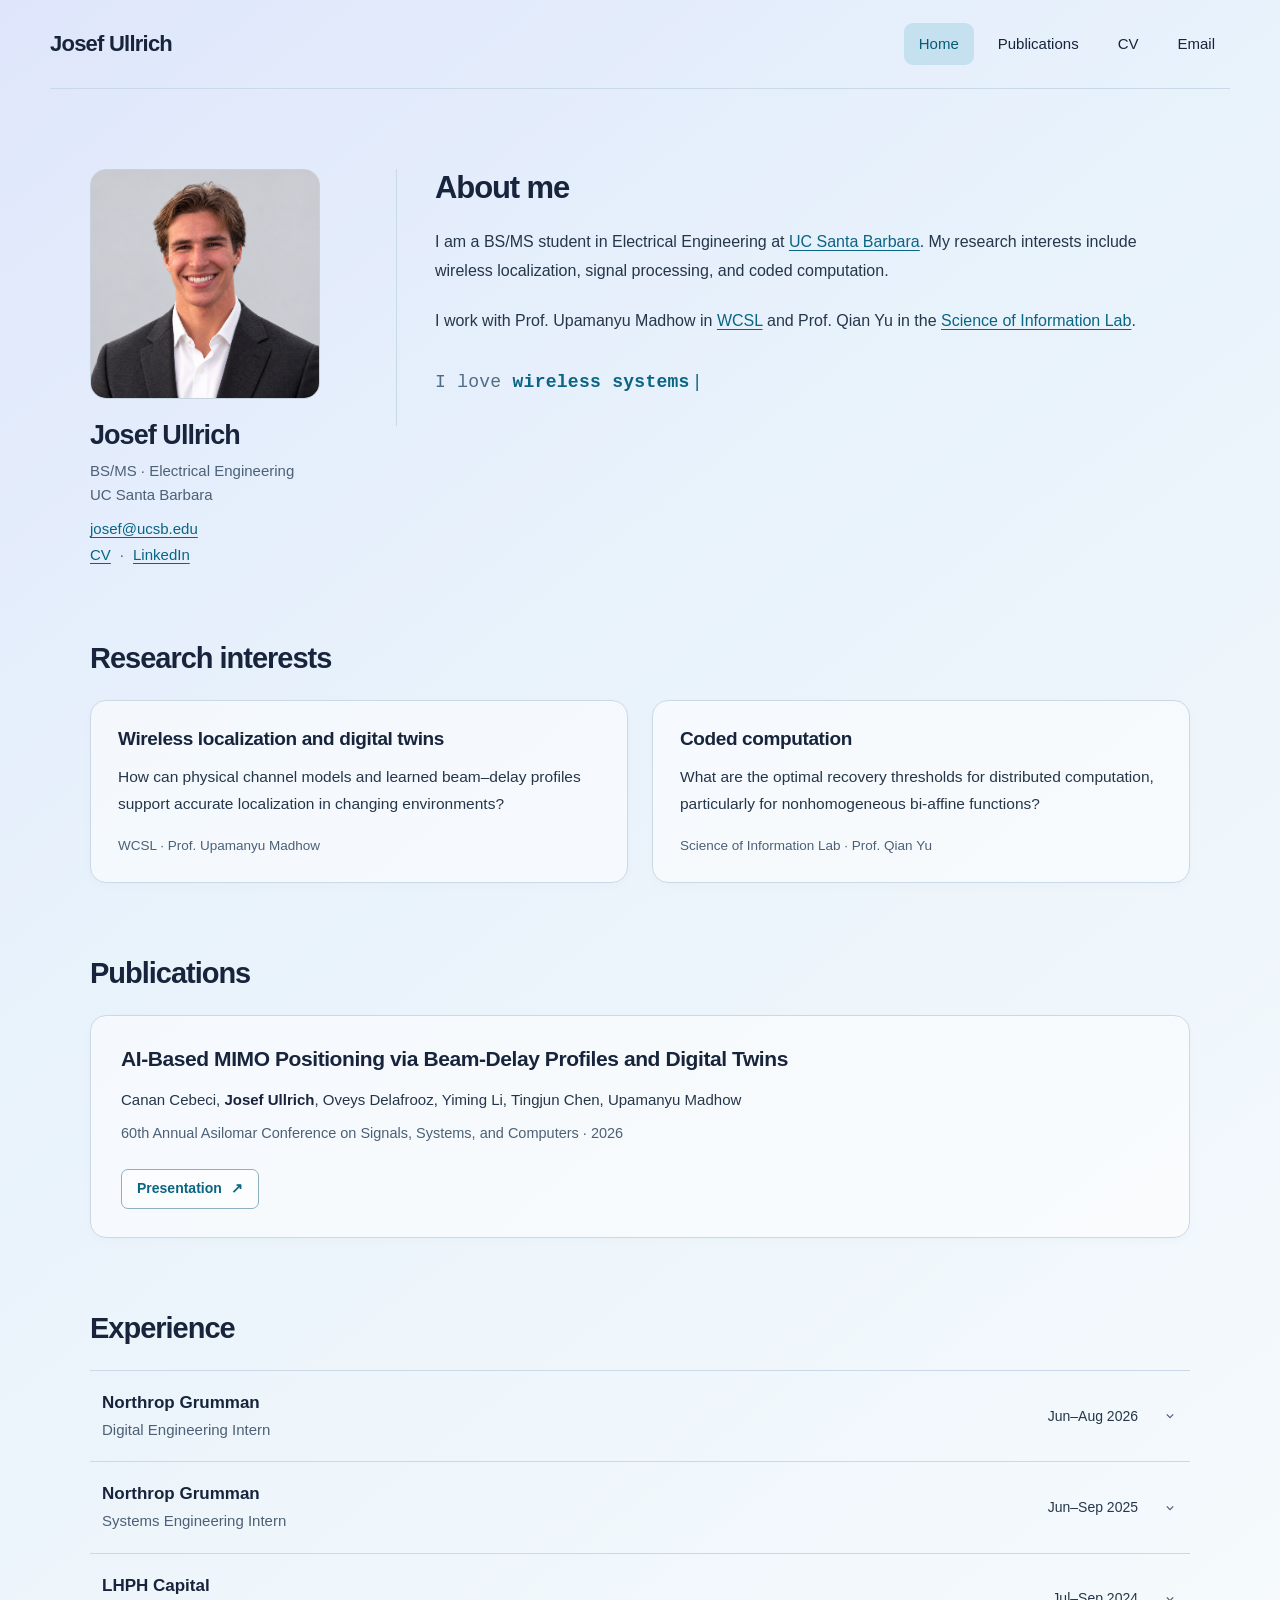
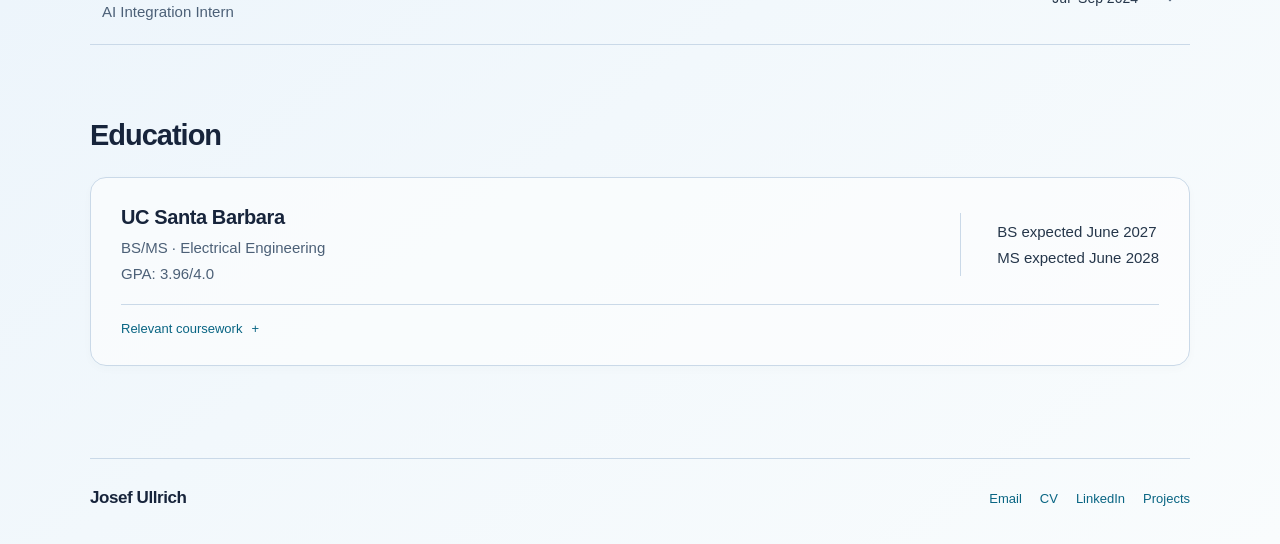
==== commit 88a71d36: "Refine interests, publication author name, and About links" ====
--- a/index.html
+++ b/index.html
@@ -20,8 +20,8 @@
   <meta name="twitter:title" content="Josef Ullrich | Electrical Engineering" />
   <meta name="twitter:description" content="Josef Ullrich is a BS/MS student in Electrical Engineering at UC Santa Barbara, researching wireless localization, signal processing, and coded computation." />
   <meta name="twitter:image" content="https://josefullrich.com/assets/headshot-lighter.png" />
-  <link rel="stylesheet" href="styles.css?v=20261117" />
-  <script src="script.js?v=20261117" defer></script>
+  <link rel="stylesheet" href="styles.css?v=20261117-2" />
+  <script src="script.js?v=20261117-2" defer></script>
 </head>
 <body>
   <a class="skip-link" href="#main">Skip to content</a>
@@ -56,10 +56,10 @@
       </div>
       <div class="biography">
         <h2 id="about-heading">About me</h2>
-        <p>I am a BS/MS student in Electrical Engineering at UC Santa Barbara. My research interests include wireless localization, signal processing, and coded computation.</p>
-        <p>I work with Prof. <a href="https://www.ece.ucsb.edu/people/faculty/upamanyu-madhow">Upamanyu Madhow</a> in <a href="https://wcsl.ece.ucsb.edu/">WCSL</a> and Prof. <a href="https://www.ece.ucsb.edu/people/faculty/qian-yu">Qian Yu</a> in the <a href="https://sil.ece.ucsb.edu/">Science of Information Lab</a>.</p>
+        <p>I am a BS/MS student in Electrical Engineering at <a href="https://engineering.ucsb.edu/">UC Santa Barbara</a>. My research interests include wireless localization, signal processing, and coded computation.</p>
+        <p>I work with Prof. Upamanyu Madhow in <a href="https://wcsl.ece.ucsb.edu/">WCSL</a> and Prof. Qian Yu in the <a href="https://sil.ece.ucsb.edu/">Science of Information Lab</a>.</p>
         <p class="interests-line">
-          <span class="sr-only">I love wireless systems, signal processing, coded computation, surfing, chess, and working out.</span>
+          <span class="sr-only">I love wireless systems, surfing, signal processing, chess, integrated sensing and communications, and coded computation.</span>
           <span aria-hidden="true">I love <span class="typed-interest" data-typing>wireless systems</span><span class="typing-cursor">|</span></span>
         </p>
       </div>
@@ -85,7 +85,7 @@
       <h2 id="publications-heading">Publications</h2>
       <article class="publication-card" aria-labelledby="mimo-title">
         <h3 id="mimo-title">AI-Based MIMO Positioning via Beam-Delay Profiles and Digital Twins</h3>
-        <p class="publication-authors">Canan (Janan) Cebeci, <strong>Josef Ullrich</strong>, Oveys Delafrooz, Yiming Li, Tingjun Chen, Upamanyu Madhow</p>
+        <p class="publication-authors">Canan Cebeci, <strong>Josef Ullrich</strong>, Oveys Delafrooz, Yiming Li, Tingjun Chen, Upamanyu Madhow</p>
         <p class="publication-venue">60th Annual Asilomar Conference on Signals, Systems, and Computers &middot; 2026</p>
         <div class="publication-links">
           <a class="button" href="assets/pdfs/asilomar-2026-presentation.pdf" target="_blank" rel="noopener">Presentation <span aria-hidden="true">↗</span></a>
--- a/styles.css
+++ b/styles.css
@@ -127,7 +127,7 @@
 .biography > p:not(.interests-line) { margin-bottom: 22px; line-height: 1.8; }
 .interests-line {
   margin-top: 32px;
-  min-height: 2.3em;
+  min-height: 3.2em;
   color: #506c84;
   font-family: ui-monospace, SFMono-Regular, Menlo, Consolas, monospace;
   font-size: 18px;
@@ -270,7 +270,7 @@
   .biography { border-left: 0; padding-left: 0; }
   .biography h2 { font-size: 27px; margin-bottom: 16px; }
   .biography > p:not(.interests-line) { margin-bottom: 18px; line-height: 1.8; }
-  .interests-line { margin-top: 23px; font-size: 17px; min-height: 2.2em; }
+  .interests-line { margin-top: 23px; font-size: 17px; }
   .home-section { margin-top: 48px; }
   h2 { font-size: 26px; }
   .home-section > h2 { margin-bottom: 19px; }
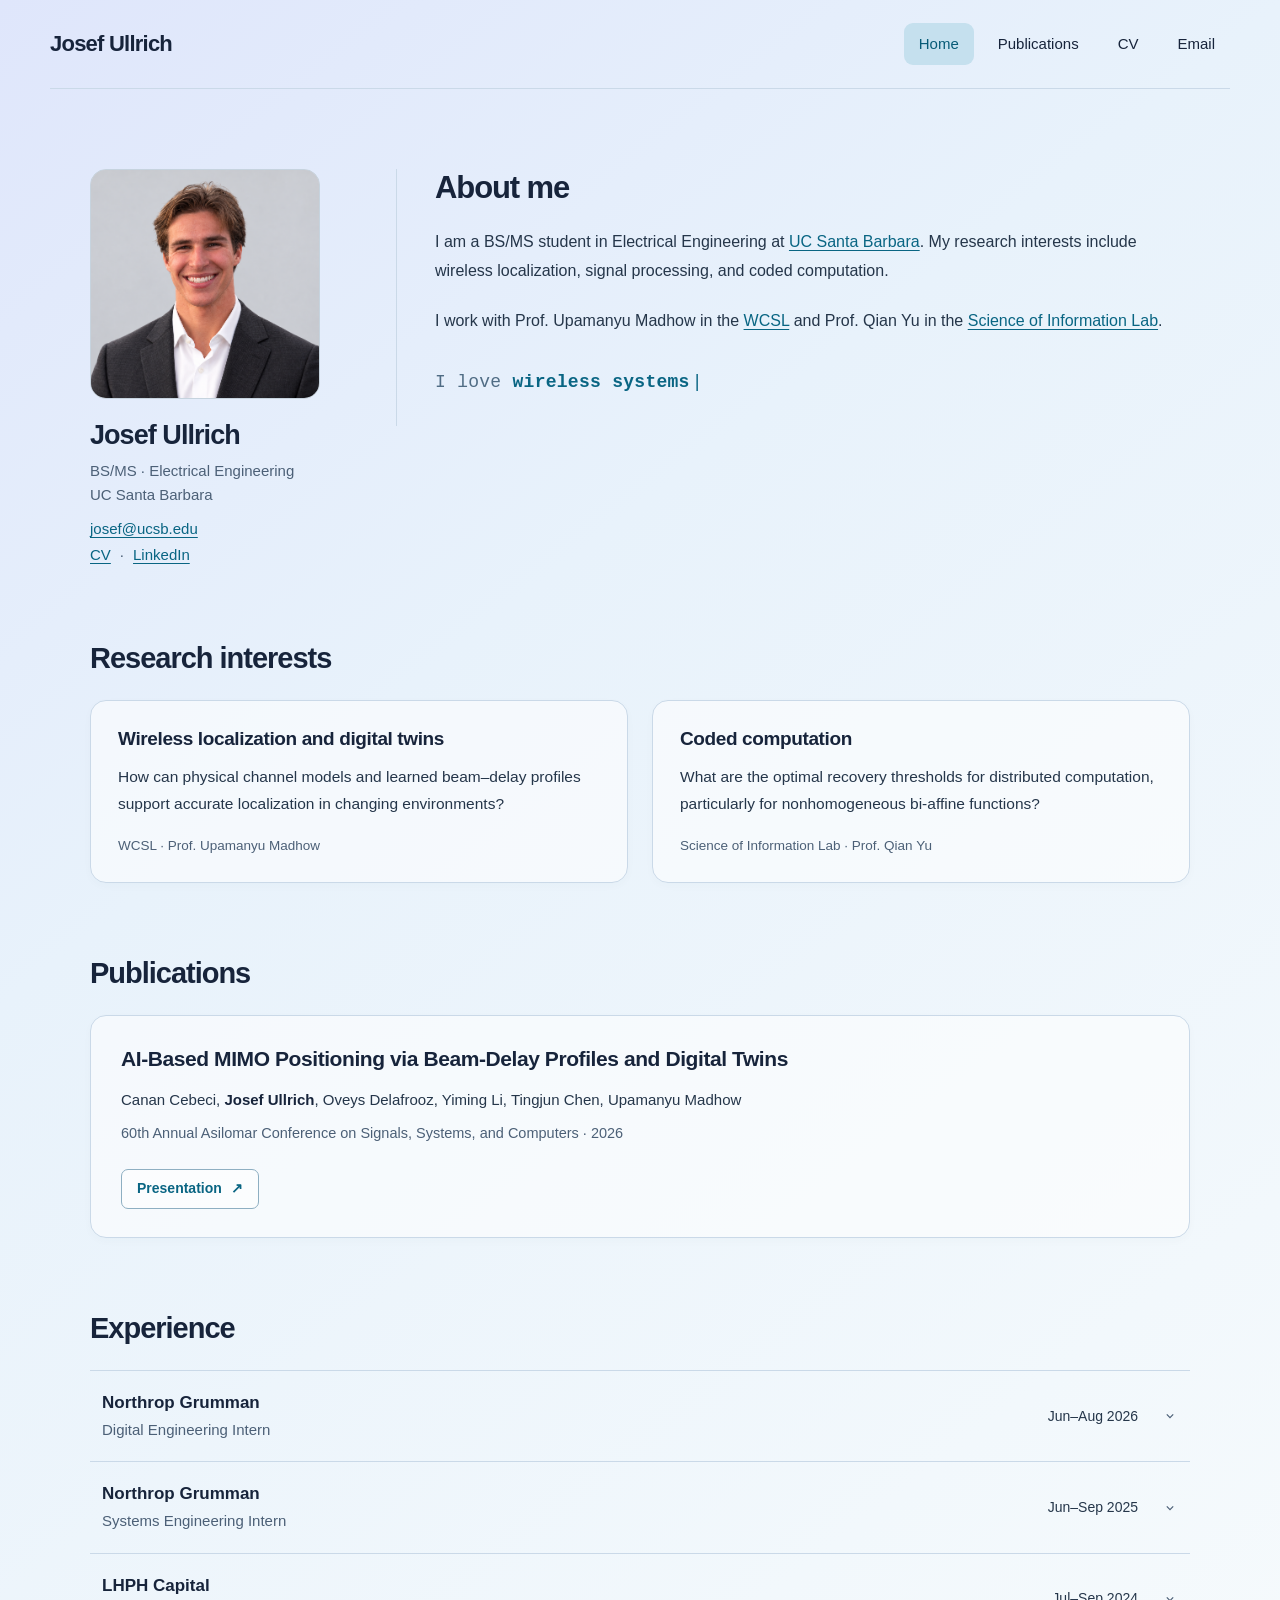
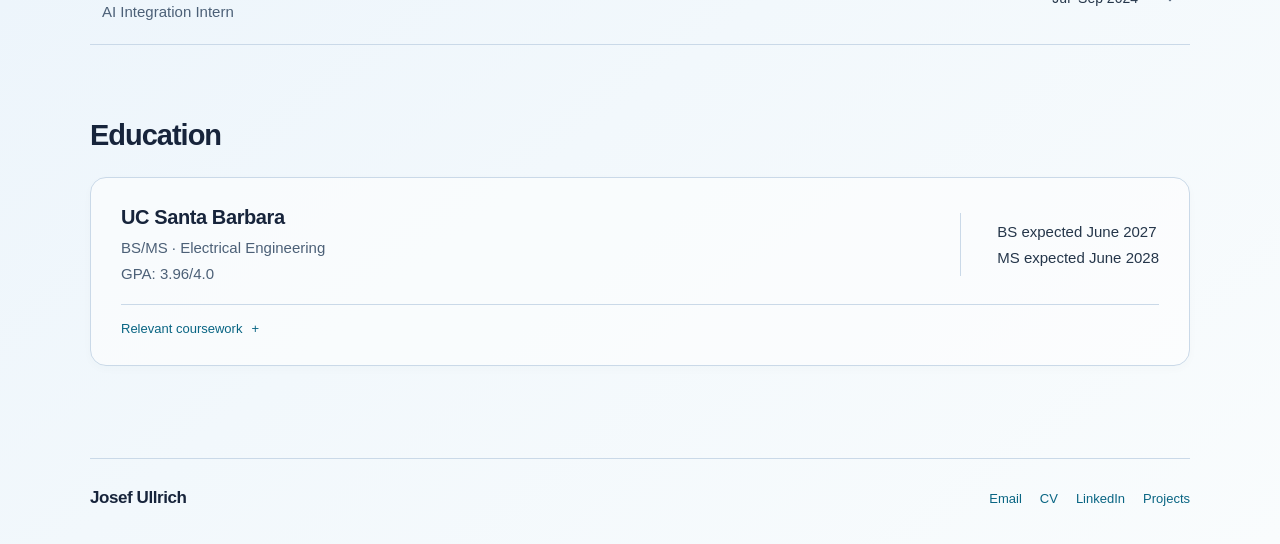
==== commit c034551f: "Correct WCSL wording in About section" ====
--- a/index.html
+++ b/index.html
@@ -57,7 +57,7 @@
       <div class="biography">
         <h2 id="about-heading">About me</h2>
         <p>I am a BS/MS student in Electrical Engineering at <a href="https://engineering.ucsb.edu/">UC Santa Barbara</a>. My research interests include wireless localization, signal processing, and coded computation.</p>
-        <p>I work with Prof. Upamanyu Madhow in <a href="https://wcsl.ece.ucsb.edu/">WCSL</a> and Prof. Qian Yu in the <a href="https://sil.ece.ucsb.edu/">Science of Information Lab</a>.</p>
+        <p>I work with Prof. Upamanyu Madhow in the <a href="https://wcsl.ece.ucsb.edu/">WCSL</a> and Prof. Qian Yu in the <a href="https://sil.ece.ucsb.edu/">Science of Information Lab</a>.</p>
         <p class="interests-line">
           <span class="sr-only">I love wireless systems, surfing, signal processing, chess, integrated sensing and communications, and coded computation.</span>
           <span aria-hidden="true">I love <span class="typed-interest" data-typing>wireless systems</span><span class="typing-cursor">|</span></span>
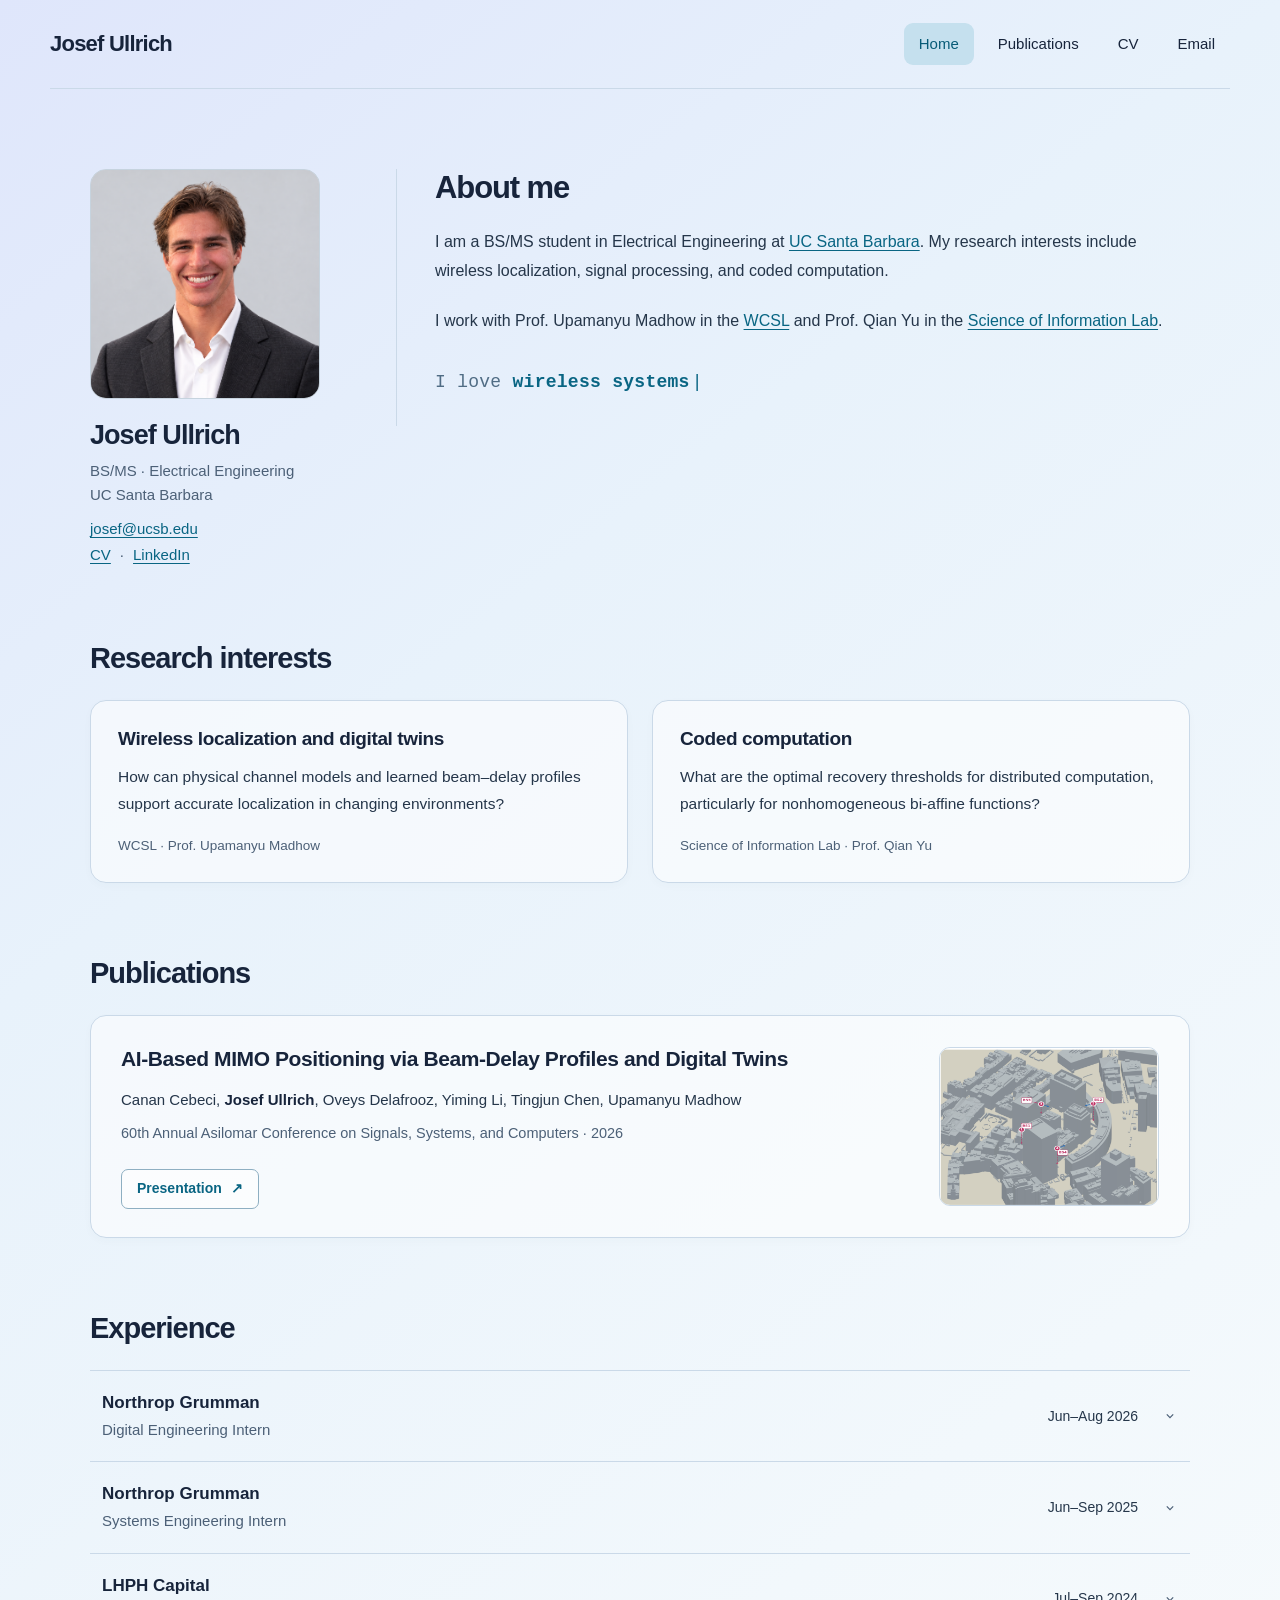
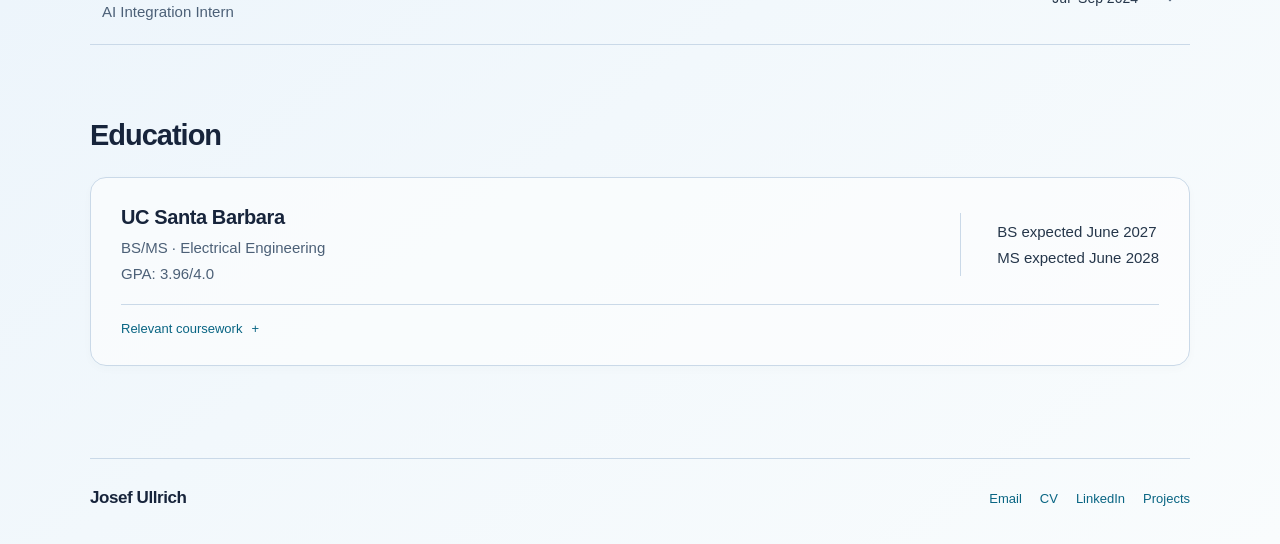
==== commit 7ac2c450: "Add BostonTwin image to publication cards" ====
--- a/index.html
+++ b/index.html
@@ -20,7 +20,7 @@
   <meta name="twitter:title" content="Josef Ullrich | Electrical Engineering" />
   <meta name="twitter:description" content="Josef Ullrich is a BS/MS student in Electrical Engineering at UC Santa Barbara, researching wireless localization, signal processing, and coded computation." />
   <meta name="twitter:image" content="https://josefullrich.com/assets/headshot-lighter.png" />
-  <link rel="stylesheet" href="styles.css?v=20261117-2" />
+  <link rel="stylesheet" href="styles.css?v=20261117-3" />
   <script src="script.js?v=20261117-2" defer></script>
 </head>
 <body>
@@ -83,13 +83,16 @@
 
     <section class="home-section" id="publications" aria-labelledby="publications-heading">
       <h2 id="publications-heading">Publications</h2>
-      <article class="publication-card" aria-labelledby="mimo-title">
-        <h3 id="mimo-title">AI-Based MIMO Positioning via Beam-Delay Profiles and Digital Twins</h3>
-        <p class="publication-authors">Canan Cebeci, <strong>Josef Ullrich</strong>, Oveys Delafrooz, Yiming Li, Tingjun Chen, Upamanyu Madhow</p>
-        <p class="publication-venue">60th Annual Asilomar Conference on Signals, Systems, and Computers &middot; 2026</p>
-        <div class="publication-links">
-          <a class="button" href="assets/pdfs/asilomar-2026-presentation.pdf" target="_blank" rel="noopener">Presentation <span aria-hidden="true">↗</span></a>
-        </div>
+      <article class="publication-card publication-with-image" aria-labelledby="mimo-title">
+        <div class="publication-copy">
+          <h3 id="mimo-title">AI-Based MIMO Positioning via Beam-Delay Profiles and Digital Twins</h3>
+          <p class="publication-authors">Canan Cebeci, <strong>Josef Ullrich</strong>, Oveys Delafrooz, Yiming Li, Tingjun Chen, Upamanyu Madhow</p>
+          <p class="publication-venue">60th Annual Asilomar Conference on Signals, Systems, and Computers &middot; 2026</p>
+          <div class="publication-links">
+            <a class="button" href="assets/pdfs/asilomar-2026-presentation.pdf" target="_blank" rel="noopener">Presentation <span aria-hidden="true">↗</span></a>
+          </div>
+        </div>
+        <img class="publication-image" src="assets/bostontwin-cambridge-layout.png" width="814" height="584" alt="Boston Cambridge digital twin with four labeled base stations among the buildings" loading="lazy" decoding="async" />
       </article>
     </section>
 
--- a/styles.css
+++ b/styles.css
@@ -154,6 +154,14 @@
 .interest-card > p:not(.interest-affiliation) { font-size: 15.5px; line-height: 1.7; margin-bottom: 18px; }
 .interest-card .interest-affiliation { margin-top: auto; color: var(--muted); font-size: 13.5px; line-height: 1.6; }
 .publication-card { padding: 28px 30px; }
+.publication-with-image {
+  display: grid;
+  grid-template-columns: minmax(0, 1fr) 220px;
+  align-items: center;
+  gap: 32px;
+}
+.publication-copy { min-width: 0; }
+.publication-image { width: 100%; height: auto; border: 1px solid var(--line); border-radius: 11px; }
 .publication-card + .publication-card { margin-top: 24px; }
 .publication-card h3 { font-size: 21px; line-height: 1.45; margin-bottom: 12px; }
 .publication-authors { font-size: 15px; line-height: 1.8; }
@@ -279,6 +287,8 @@
   .interest-card h3 { font-size: 19px; }
   .interest-card > p:not(.interest-affiliation) { margin-bottom: 18px; }
   .publication-card { padding: 23px 24px; }
+  .publication-with-image { grid-template-columns: 1fr; gap: 24px; }
+  .publication-image { max-width: 280px; justify-self: center; }
   .publication-card h3 { font-size: 20px; }
   .publication-authors, .publication-venue { font-size: 14px; }
   .publication-links { margin-top: 19px; }
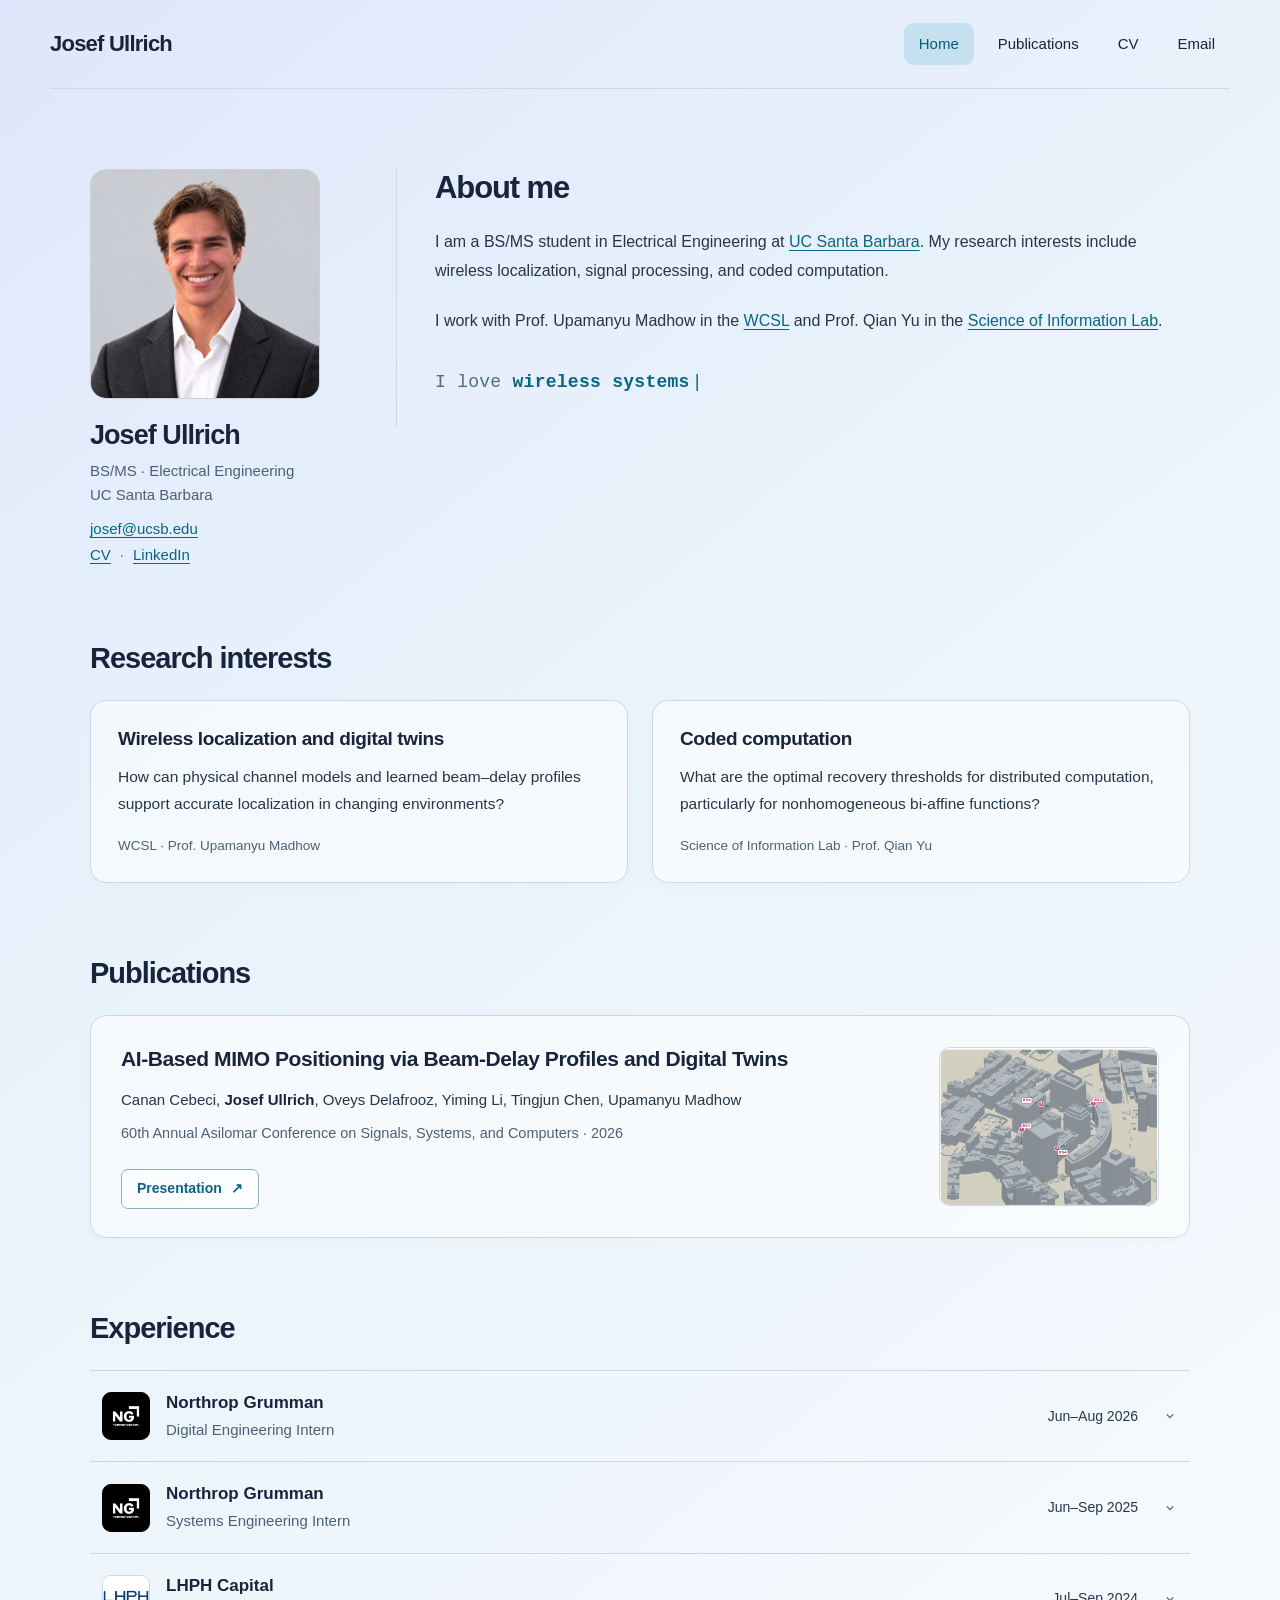
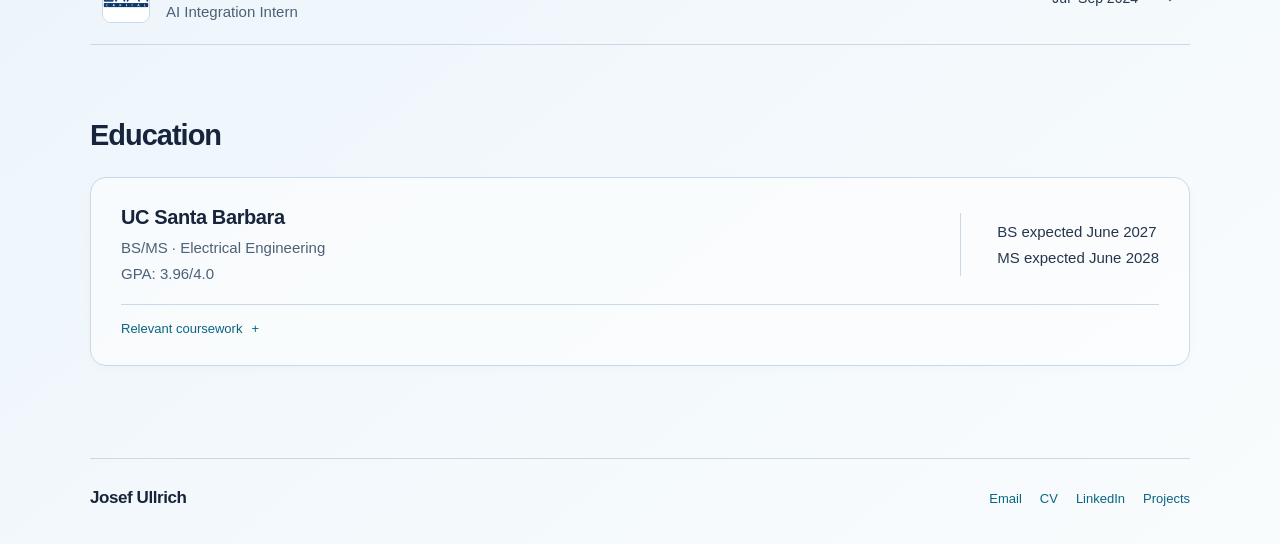
==== commit f0bbca91: "Add company logos to experience entries" ====
--- a/index.html
+++ b/index.html
@@ -20,7 +20,7 @@
   <meta name="twitter:title" content="Josef Ullrich | Electrical Engineering" />
   <meta name="twitter:description" content="Josef Ullrich is a BS/MS student in Electrical Engineering at UC Santa Barbara, researching wireless localization, signal processing, and coded computation." />
   <meta name="twitter:image" content="https://josefullrich.com/assets/headshot-lighter.png" />
-  <link rel="stylesheet" href="styles.css?v=20261117-3" />
+  <link rel="stylesheet" href="styles.css?v=20261117-4" />
   <script src="script.js?v=20261117-2" defer></script>
 </head>
 <body>
@@ -101,7 +101,10 @@
       <div class="experience-list">
       <details class="experience-entry">
         <summary>
-          <span class="experience-identity"><span class="experience-employer">Northrop Grumman</span><span class="experience-role">Digital Engineering Intern</span></span>
+          <span class="experience-heading">
+            <img class="experience-logo experience-logo-northrop" src="assets/northropgrumman.png" width="48" height="48" alt="" loading="lazy" decoding="async" />
+            <span class="experience-identity"><span class="experience-employer">Northrop Grumman</span><span class="experience-role">Digital Engineering Intern</span></span>
+          </span>
           <span class="experience-date">Jun–Aug 2026</span>
           <svg class="disclosure-arrow" aria-hidden="true" viewBox="0 0 20 20" fill="none"><path d="m6 8 4 4 4-4" /></svg>
         </summary>
@@ -113,7 +116,10 @@
       </details>
       <details class="experience-entry">
         <summary>
-          <span class="experience-identity"><span class="experience-employer">Northrop Grumman</span><span class="experience-role">Systems Engineering Intern</span></span>
+          <span class="experience-heading">
+            <img class="experience-logo experience-logo-northrop" src="assets/northropgrumman.png" width="48" height="48" alt="" loading="lazy" decoding="async" />
+            <span class="experience-identity"><span class="experience-employer">Northrop Grumman</span><span class="experience-role">Systems Engineering Intern</span></span>
+          </span>
           <span class="experience-date">Jun–Sep 2025</span>
           <svg class="disclosure-arrow" aria-hidden="true" viewBox="0 0 20 20" fill="none"><path d="m6 8 4 4 4-4" /></svg>
         </summary>
@@ -125,7 +131,10 @@
       </details>
       <details class="experience-entry">
         <summary>
-          <span class="experience-identity"><span class="experience-employer">LHPH Capital</span><span class="experience-role">AI Integration Intern</span></span>
+          <span class="experience-heading">
+            <img class="experience-logo" src="assets/lhph.png" width="48" height="48" alt="" loading="lazy" decoding="async" />
+            <span class="experience-identity"><span class="experience-employer">LHPH Capital</span><span class="experience-role">AI Integration Intern</span></span>
+          </span>
           <span class="experience-date">Jul–Sep 2024</span>
           <svg class="disclosure-arrow" aria-hidden="true" viewBox="0 0 20 20" fill="none"><path d="m6 8 4 4 4-4" /></svg>
         </summary>
--- a/styles.css
+++ b/styles.css
@@ -202,13 +202,24 @@
 }
 summary::-webkit-details-marker { display: none; }
 .experience-entry > summary:hover { background: rgba(255, 255, 255, 0.38); }
-.experience-identity { display: grid; gap: 2px; }
+.experience-heading { display: flex; align-items: center; gap: 16px; min-width: 0; }
+.experience-logo {
+  flex: 0 0 48px;
+  width: 48px;
+  height: 48px;
+  object-fit: contain;
+  border: 1px solid var(--line);
+  border-radius: 9px;
+  background: white;
+}
+.experience-logo-northrop { background: #000; border-color: #000; }
+.experience-identity { display: grid; gap: 2px; min-width: 0; }
 .experience-employer { color: var(--ink); font-weight: 700; font-size: 17px; line-height: 1.5; }
 .experience-role { color: var(--muted); font-size: 15px; }
 .experience-date { font-size: 14px; white-space: nowrap; font-variant-numeric: tabular-nums; }
 .disclosure-arrow { width: 16px; height: 16px; stroke: var(--muted); stroke-width: 1.5; transition: transform 150ms ease; }
 details[open] > summary .disclosure-arrow { transform: rotate(180deg); }
-.experience-details { padding: 0 48px 18px 12px; max-width: 82ch; color: var(--muted); font-size: 15px; }
+.experience-details { padding: 0 48px 18px 76px; max-width: 82ch; color: var(--muted); font-size: 15px; }
 .experience-details ul { padding-left: 20px; margin: 0; }
 .experience-details li + li { margin-top: 6px; }
 .education-card { padding: 25px 30px; }
@@ -293,11 +304,13 @@
   .publication-authors, .publication-venue { font-size: 14px; }
   .publication-links { margin-top: 19px; }
   .experience-entry > summary { padding: 17px 3px; grid-template-columns: minmax(0, 1fr) 16px; gap: 4px 14px; }
+  .experience-heading { gap: 14px; }
+  .experience-logo { flex-basis: 40px; width: 40px; height: 40px; border-radius: 7px; }
   .experience-employer { font-size: 16px; }
   .experience-role { font-size: 14px; }
-  .experience-date { grid-row: 2; font-size: 13px; color: var(--muted); }
+  .experience-date { grid-row: 2; padding-left: 54px; font-size: 13px; color: var(--muted); }
   .disclosure-arrow { grid-row: 1 / 3; grid-column: 2; }
-  .experience-details { padding: 3px 24px 19px 3px; font-size: 14px; }
+  .experience-details { padding: 3px 24px 19px 57px; font-size: 14px; }
   .education-card { padding: 23px 24px; }
   .education-summary { grid-template-columns: 1fr; gap: 18px; }
   .education-summary h3 { font-size: 20px; }
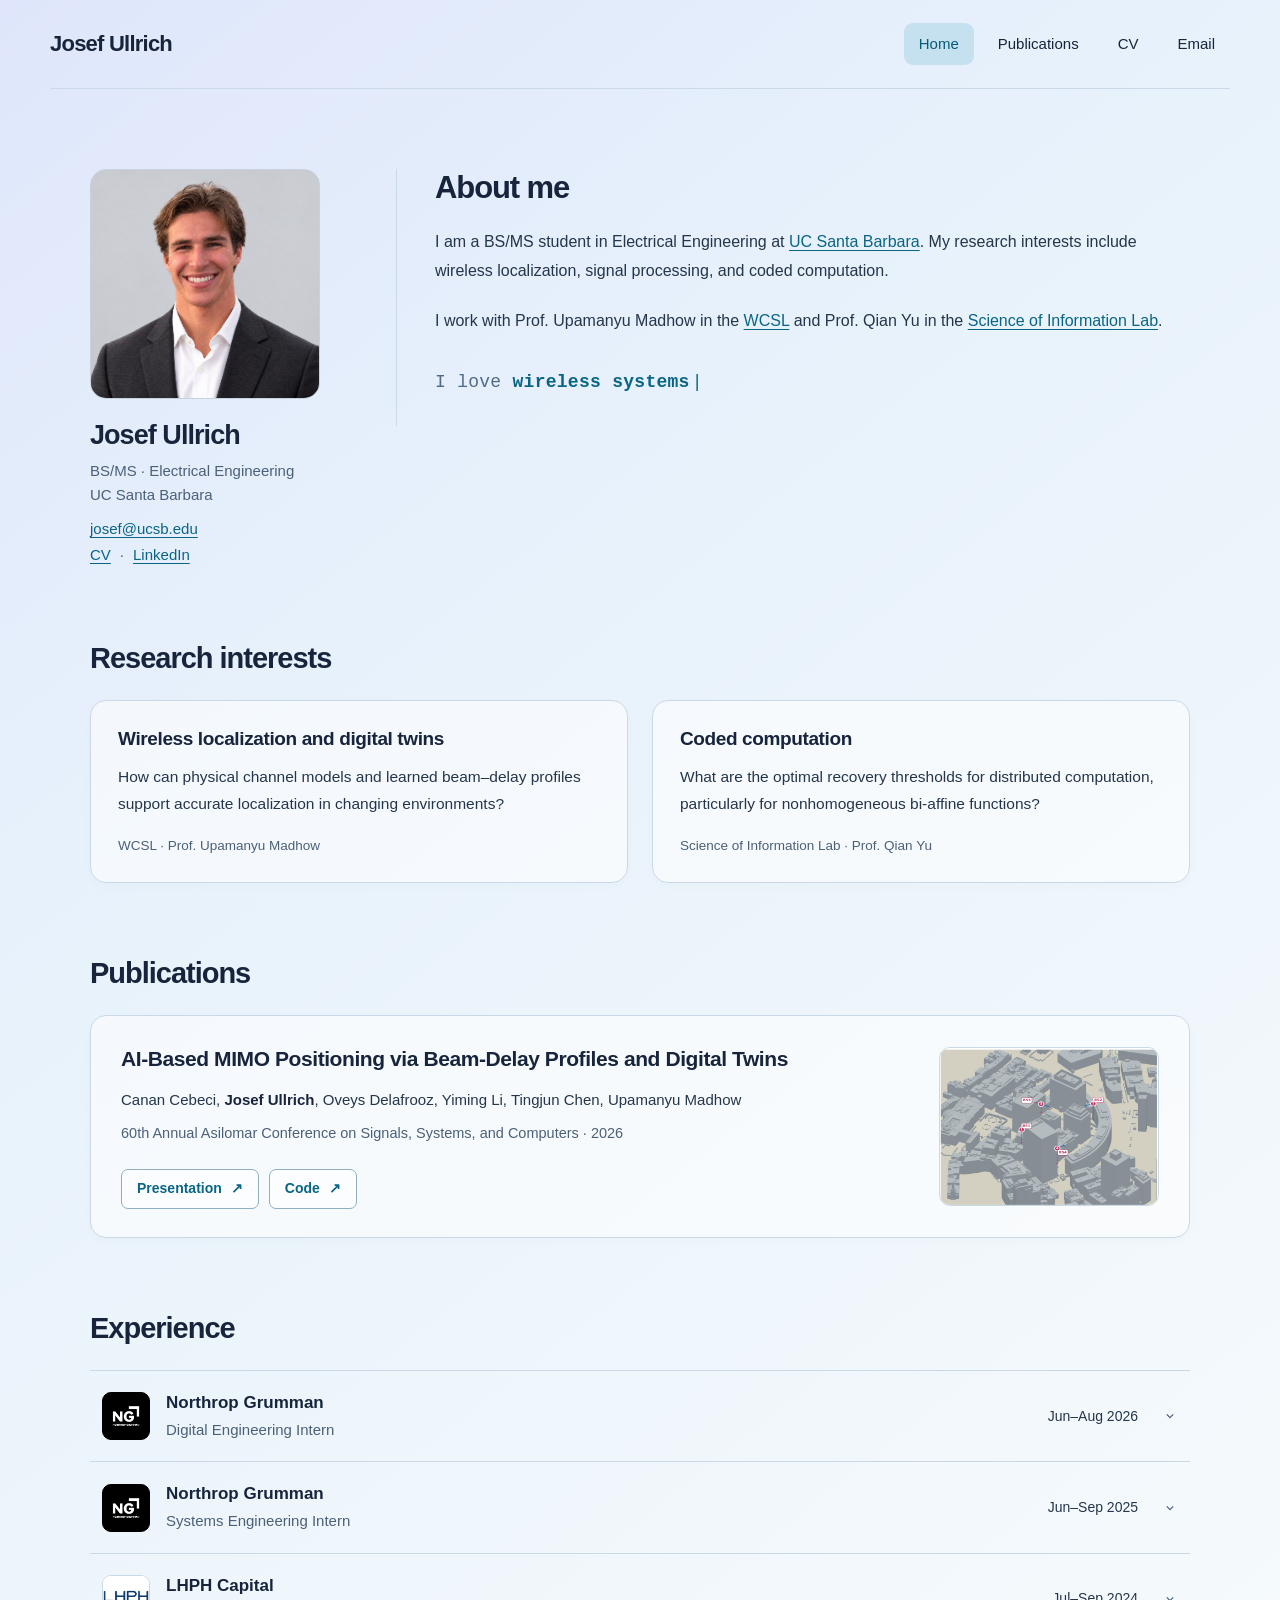
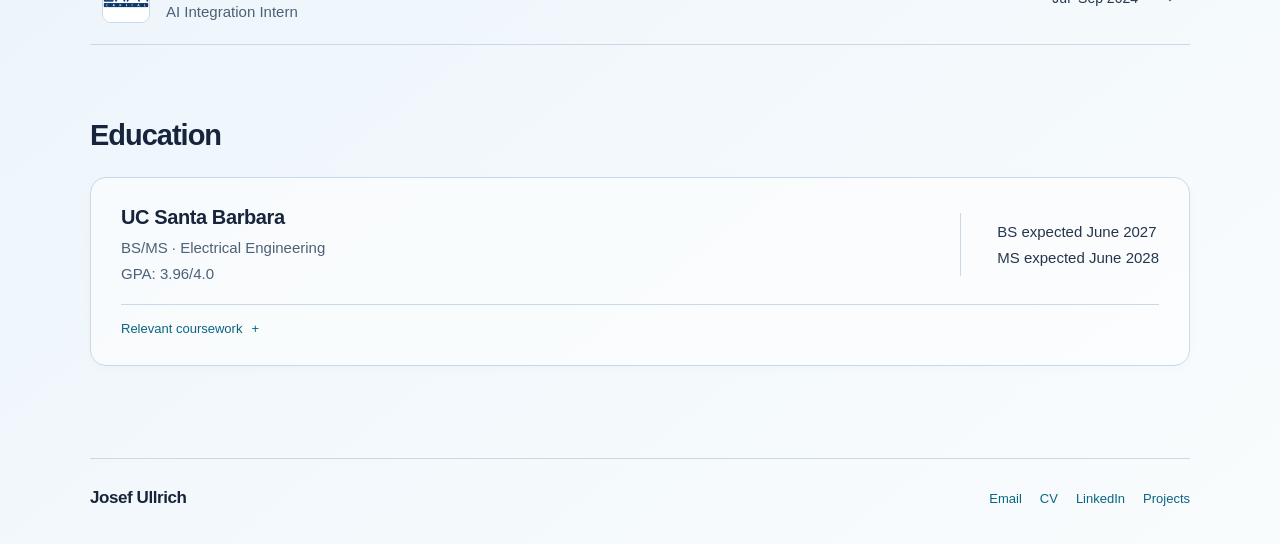
==== commit 12578592: "Link digital-twin positioning codebase" ====
--- a/index.html
+++ b/index.html
@@ -90,6 +90,7 @@
           <p class="publication-venue">60th Annual Asilomar Conference on Signals, Systems, and Computers &middot; 2026</p>
           <div class="publication-links">
             <a class="button" href="assets/pdfs/asilomar-2026-presentation.pdf" target="_blank" rel="noopener">Presentation <span aria-hidden="true">↗</span></a>
+            <a class="button" href="https://github.com/WCSL-UCSB/digital-twin-based-positioning" target="_blank" rel="noopener">Code <span aria-hidden="true">↗</span></a>
           </div>
         </div>
         <img class="publication-image" src="assets/bostontwin-cambridge-layout.png" width="814" height="584" alt="Boston Cambridge digital twin with four labeled base stations among the buildings" loading="lazy" decoding="async" />
